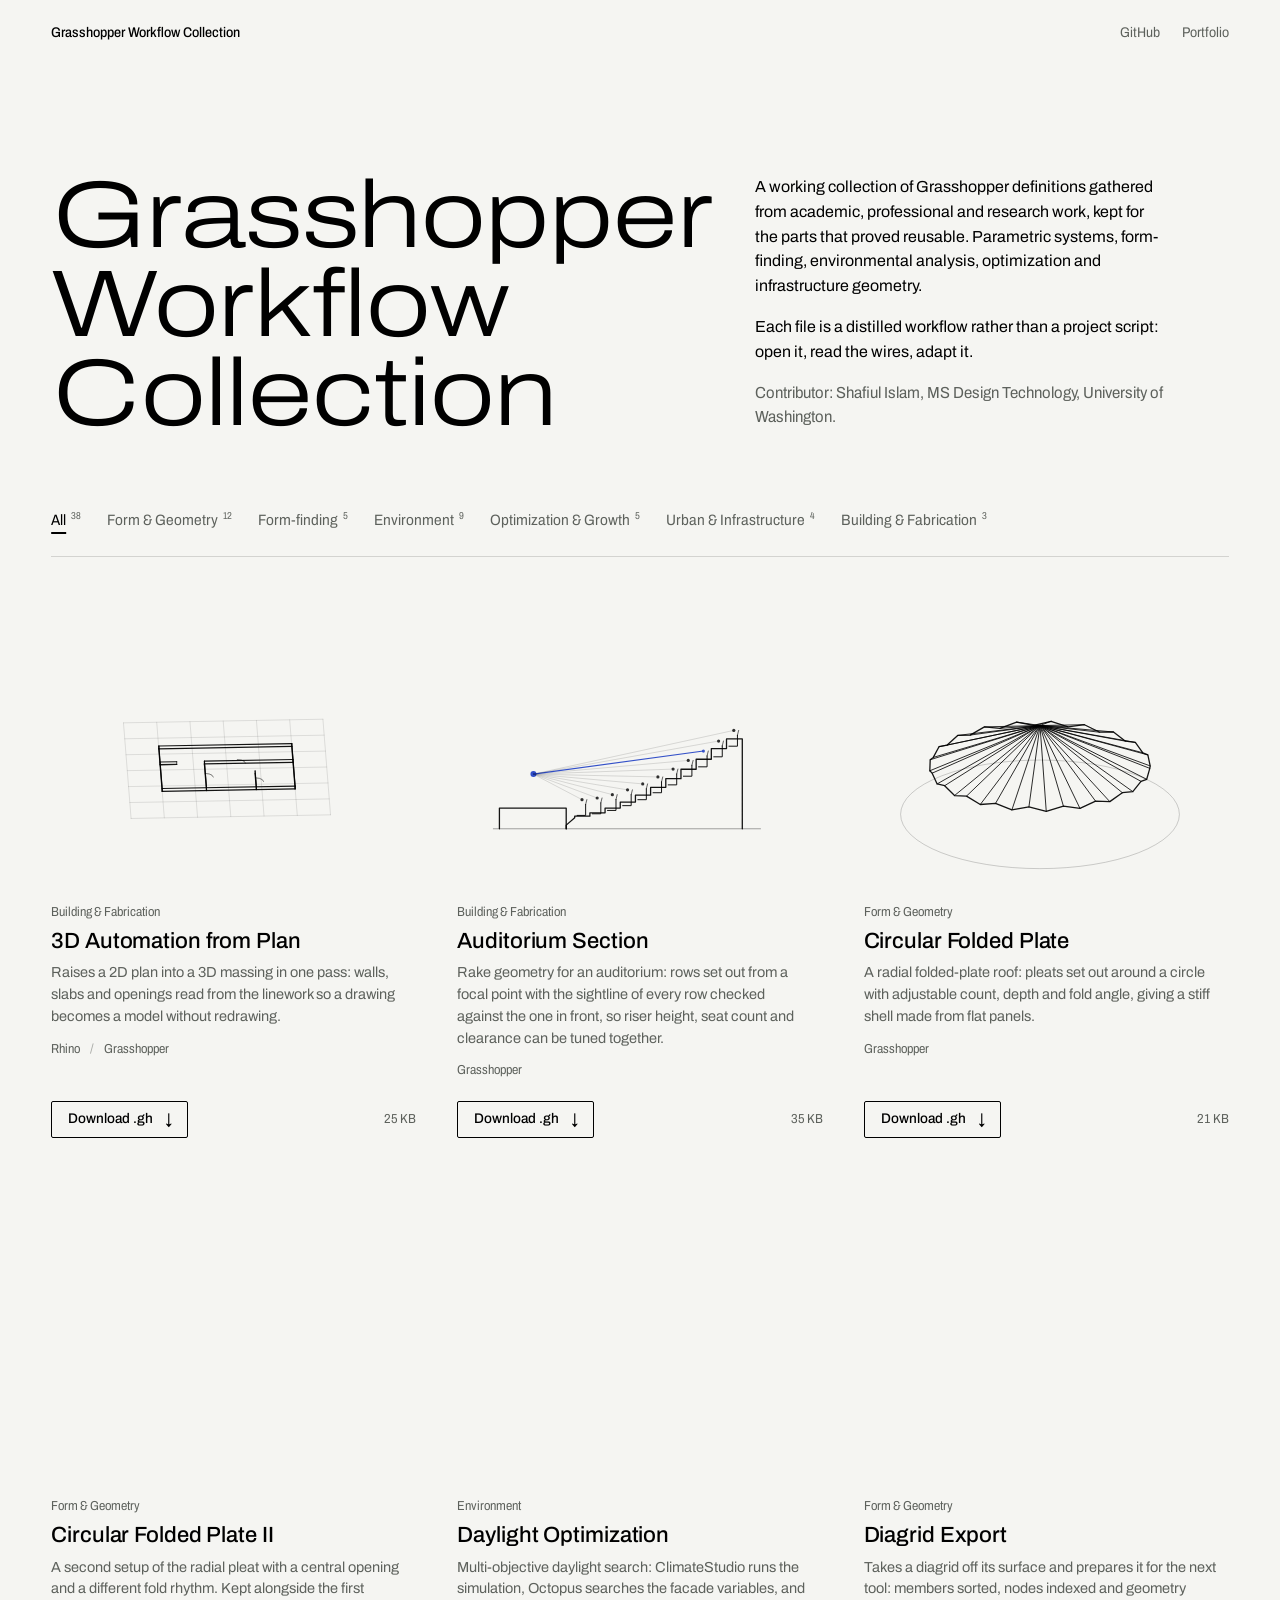
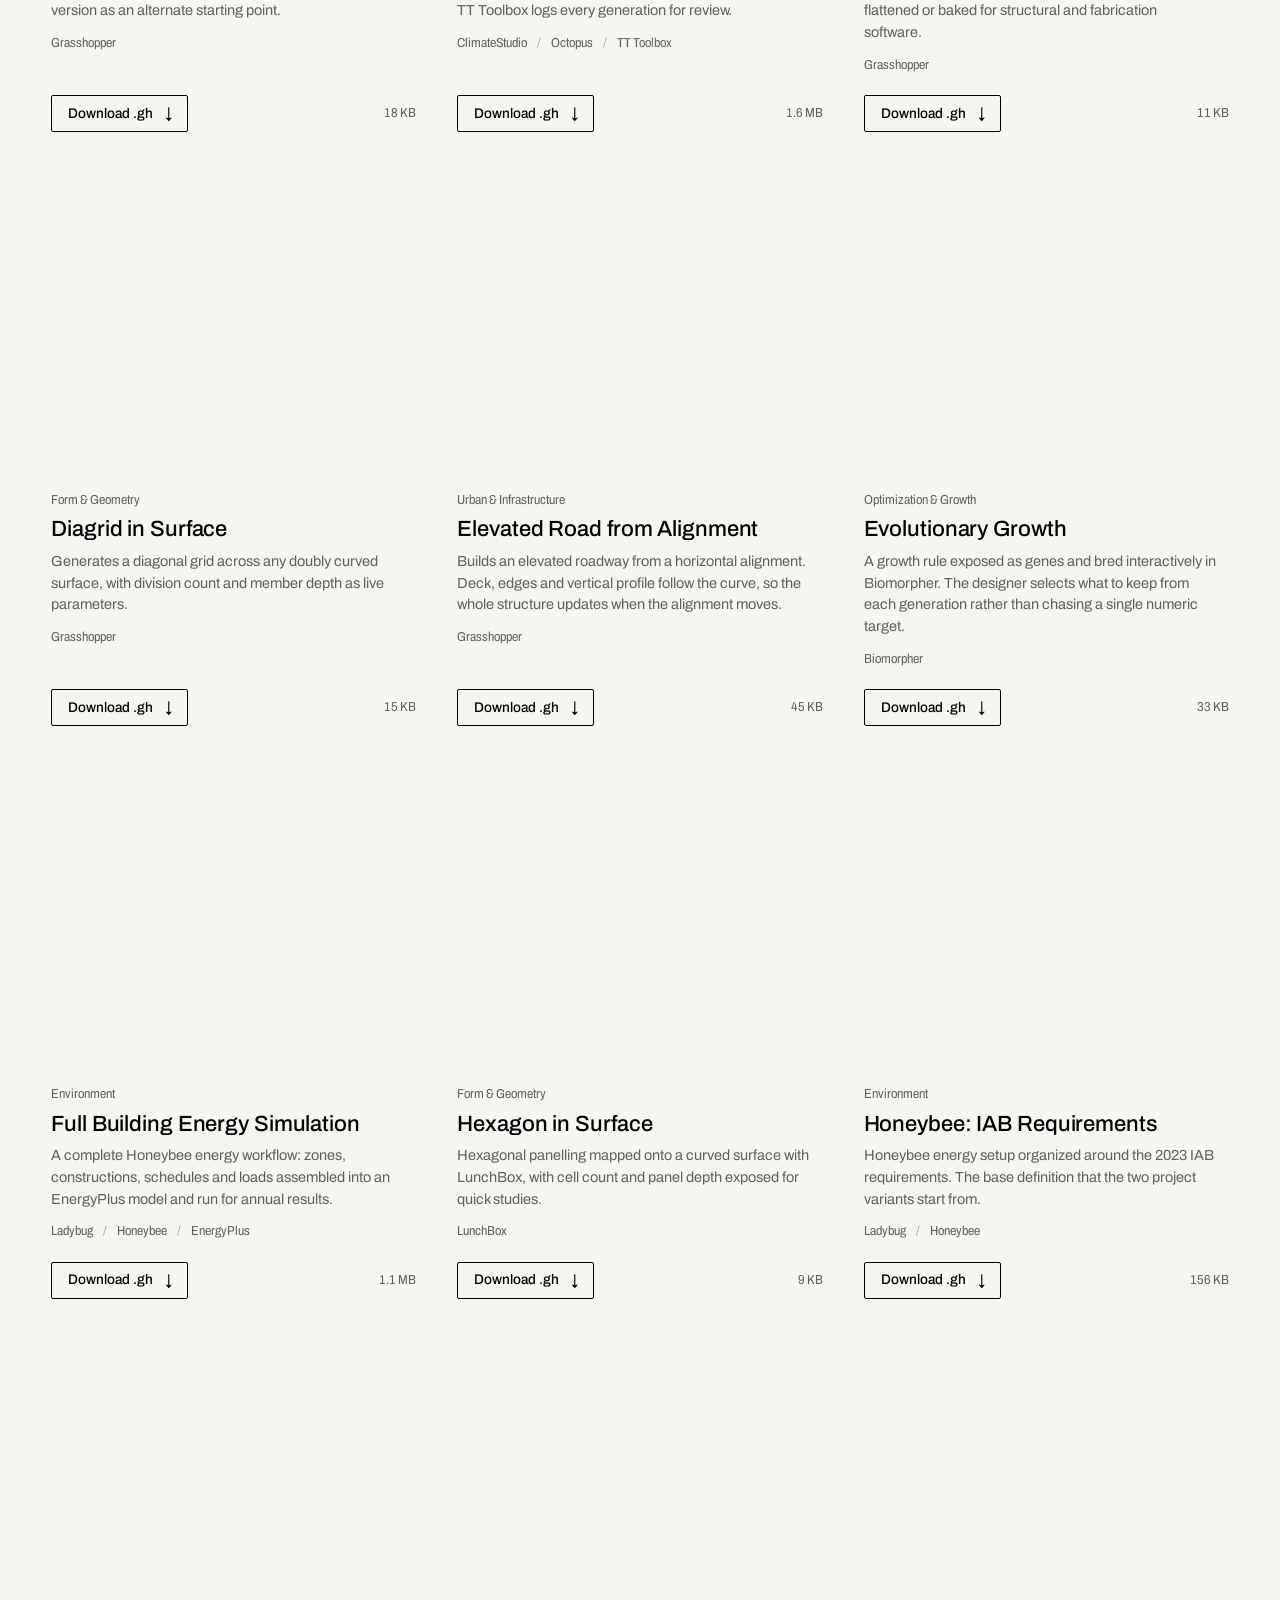
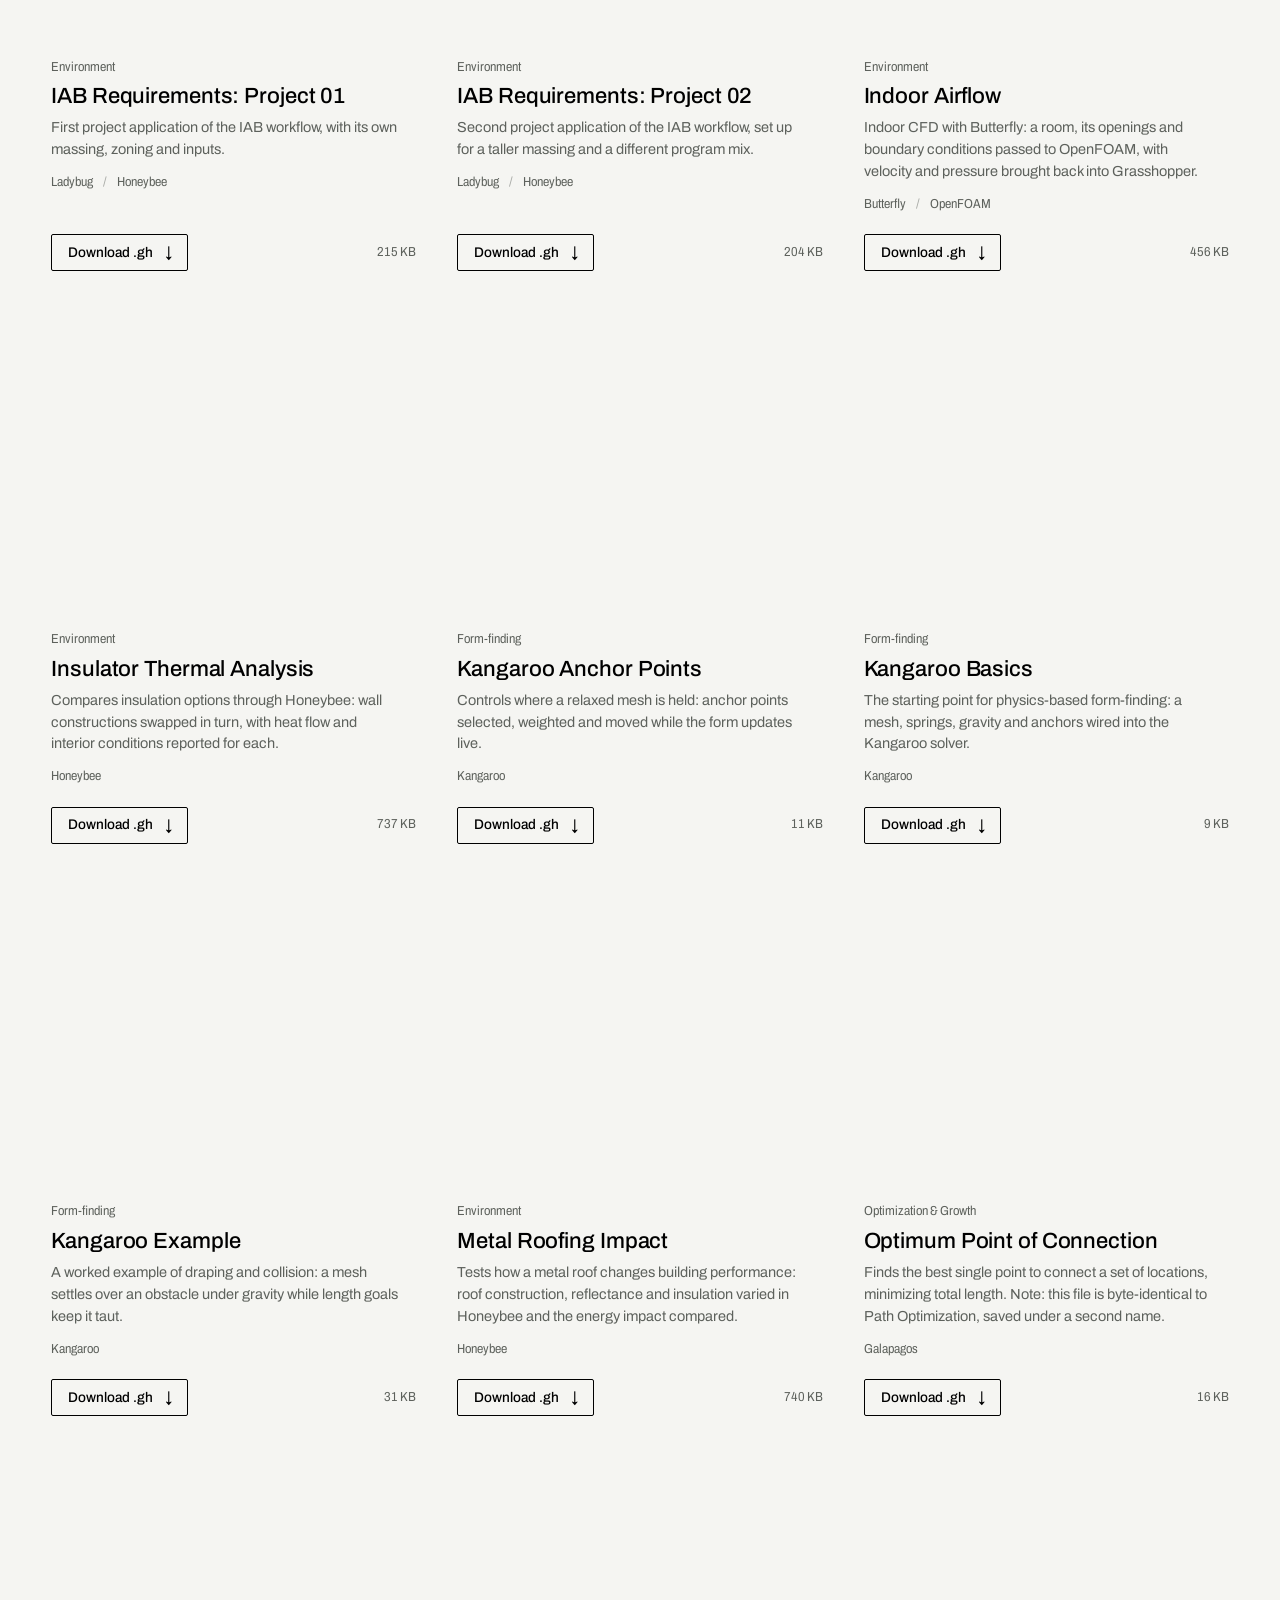
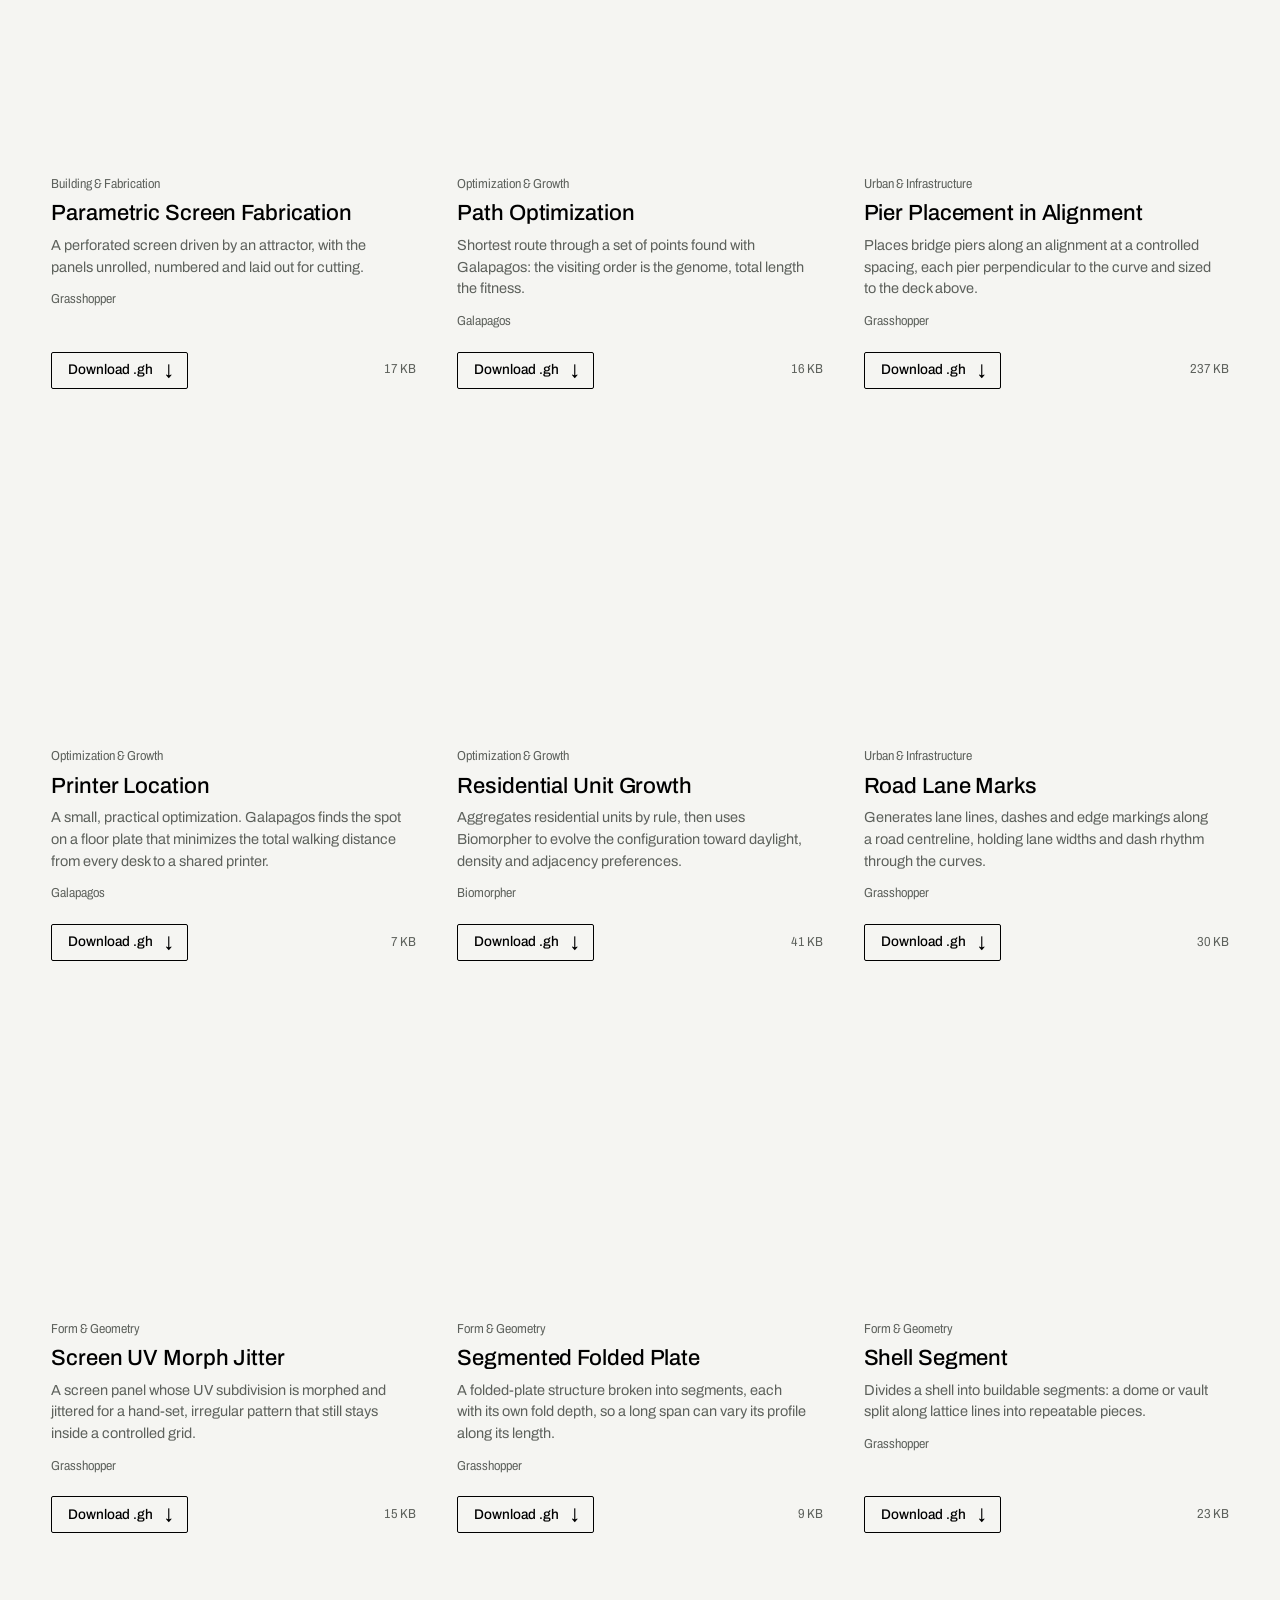
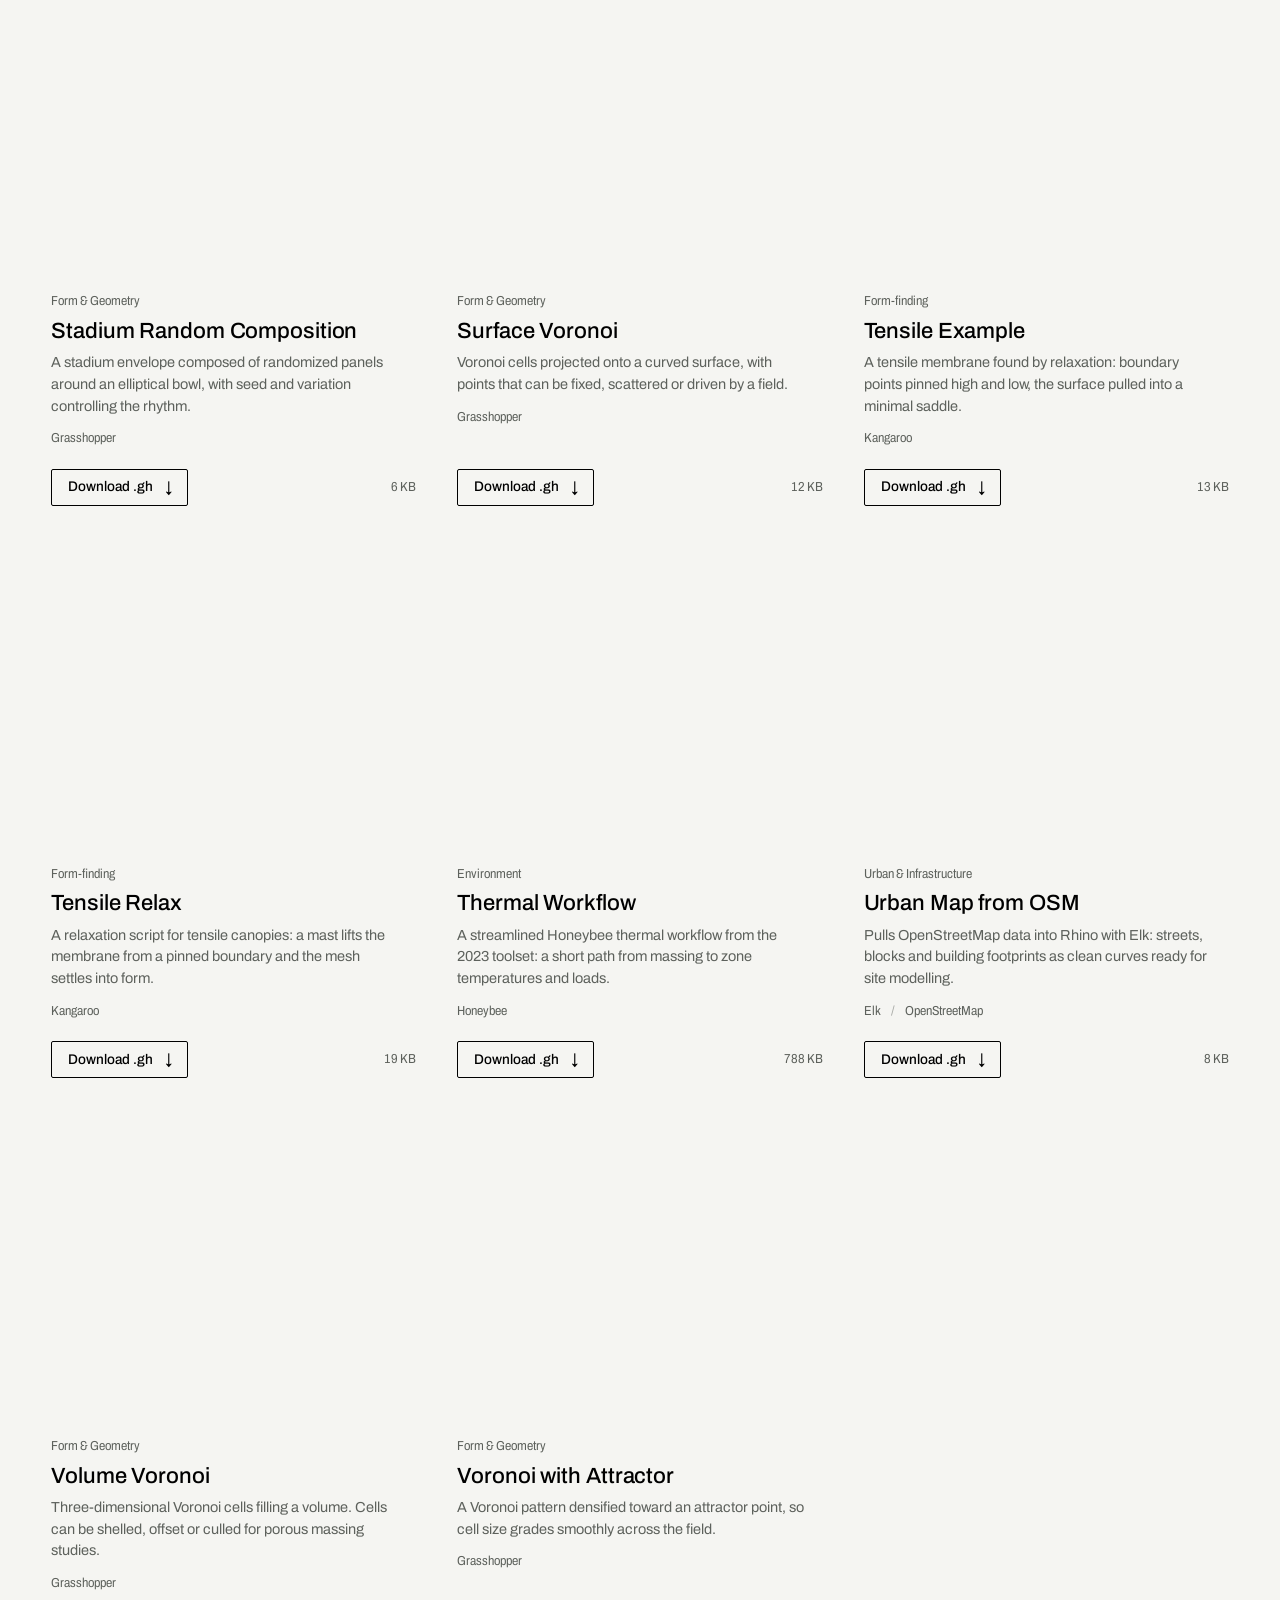
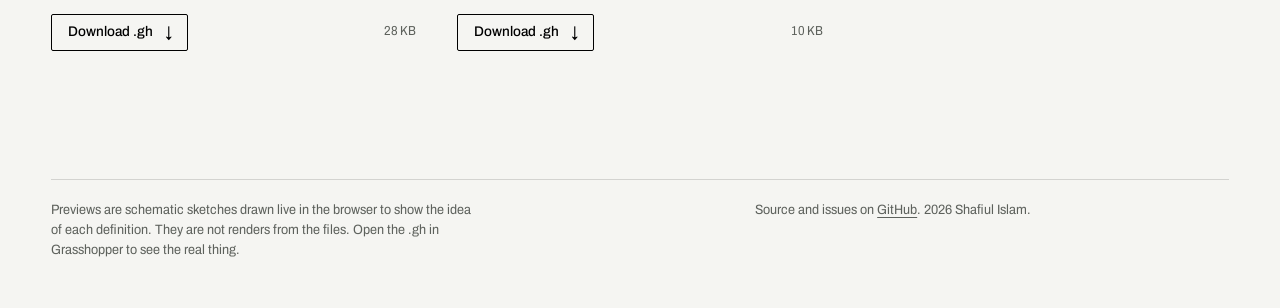
==== index.html @ 6cd3646e "Generic intro text: no file count, contributor byline" ====
<!doctype html>
<html lang="en">
<head>
  <meta charset="utf-8">
  <meta name="viewport" content="width=device-width, initial-scale=1">
  <title>Grasshopper Workflow Collection</title>
  <meta name="description" content="A working collection of reusable Grasshopper definitions: parametric systems, form-finding, environmental analysis, optimization and infrastructure geometry. Each file can be downloaded directly.">
  <meta name="color-scheme" content="light dark">
  <meta property="og:title" content="Grasshopper Workflow Collection">
  <meta property="og:description" content="Reusable Grasshopper definitions for parametric design, form-finding and environmental analysis.">
  <link rel="preconnect" href="https://fonts.googleapis.com">
  <link rel="preconnect" href="https://fonts.gstatic.com" crossorigin>
  <link href="https://fonts.googleapis.com/css2?family=Archivo:ital,wdth,wght@0,62..125,100..900;1,62..125,100..900&display=swap" rel="stylesheet">
  <link rel="stylesheet" href="assets/style.css?v=10">
  <link rel="icon" href="assets/favicon.svg" type="image/svg+xml">
</head>
<body>

  <header class="top">
    <a class="top-name" href="#">Grasshopper Workflow Collection</a>
    <nav class="top-nav">
      <a href="https://github.com/ShafiArch/Grasshopper" data-repo="" target="_blank" rel="noopener">GitHub</a>
      <a href="https://shafiarch.github.io/shafiul-architecture-portfolio/" target="_blank" rel="noopener">Portfolio</a>
    </nav>
  </header>

  <section class="intro">
    <h1 class="title">Grasshopper<br>Workflow<br>Collection</h1>
    <div class="lede">
      <p>A working collection of Grasshopper definitions gathered from academic, professional and research work, kept for the parts that proved reusable. Parametric systems, form-finding, environmental analysis, optimization and infrastructure geometry.</p>
      <p>Each file is a distilled workflow rather than a project script: open it, read the wires, adapt it.</p>
      <p class="byline">Contributor: Shafiul Islam, MS Design Technology, University of Washington.</p>
    </div>
  </section>

  <nav class="filters" id="filters" aria-label="Filter by category"></nav>

  <main class="grid" id="grid" aria-live="polite"></main>

  <footer class="foot">
    <p>Previews are schematic sketches drawn live in the browser to show the idea of each definition. They are not renders from the files. Open the .gh in Grasshopper to see the real thing.</p>
    <p>Source and issues on <a href="https://github.com/ShafiArch/Grasshopper" data-repo="" target="_blank" rel="noopener">GitHub</a>. <span id="year"></span> Shafiul Islam.</p>
  </footer>

  <script src="assets/previews.js?v=10"></script>
  <script src="assets/site.js?v=10"></script>
</body>
</html>
---- assets/style.css ----
/* Grasshopper Workflow Collection
   Trace paper, graphite lines, blueprint blue for the live element.
   One typeface (Archivo) at three widths: extended for the title,
   normal for reading, condensed for small data. */

:root {
  --paper: #f5f5f2;
  --ink: #000000;
  --ink-2: #5d615c;
  --rule: rgba(0, 0, 0, 0.14);
  --accent: #1f3fc4;
  --gutter: clamp(20px, 4vw, 56px);
  --col-gap: clamp(28px, 3.2vw, 48px);
  --row-gap: clamp(56px, 6vw, 88px);
  --font: "Archivo", "Helvetica Neue", Arial, sans-serif;
  color-scheme: light dark;
}

@media (prefers-color-scheme: dark) {
  :root:not([data-theme="light"]) {
    --paper: #1c1d1b;
    --ink: #f2f2ee;
    --ink-2: #9a9d97;
    --rule: rgba(255, 255, 255, 0.16);
    --accent: #7f93ff;
  }
}
:root[data-theme="dark"] {
  --paper: #1c1d1b;
  --ink: #f2f2ee;
  --ink-2: #9a9d97;
  --rule: rgba(255, 255, 255, 0.16);
  --accent: #7f93ff;
}

* { box-sizing: border-box; }
html { -webkit-text-size-adjust: 100%; }
body {
  margin: 0;
  background: var(--paper);
  color: var(--ink);
  font-family: var(--font);
  font-size: 16px;
  line-height: 1.5;
  font-stretch: 100%;
  -webkit-font-smoothing: antialiased;
}
a { color: inherit; text-decoration: none; }
a:focus-visible, button:focus-visible { outline: 2px solid var(--accent); outline-offset: 3px; }

/* ----- header ----- */
.top {
  display: flex;
  flex-wrap: wrap;
  justify-content: space-between;
  align-items: baseline;
  gap: 6px 24px;
  padding: 22px var(--gutter) 0;
  font-size: 14px;
  font-stretch: 88%;
}
.top-name { font-weight: 500; }
.top-nav { display: flex; gap: 22px; }
.top-nav a { color: var(--ink-2); }
.top-nav a:hover { color: var(--ink); text-decoration: underline; text-underline-offset: 4px; }

/* ----- intro ----- */
.intro {
  display: grid;
  grid-template-columns: minmax(0, 7fr) minmax(0, 5fr);
  gap: var(--col-gap);
  align-items: end;
  padding: clamp(64px, 10vw, 140px) var(--gutter) clamp(36px, 5vw, 64px);
}
.title {
  margin: 0;
  font-size: clamp(46px, 7.4vw, 112px);
  font-weight: 300;
  font-stretch: 125%;
  line-height: 0.94;
  letter-spacing: -0.015em;
}
.lede { max-width: 46ch; padding-bottom: 0.5em; }
.lede p { margin: 0 0 1em; font-size: 16px; line-height: 1.55; }
.lede p:last-child { margin-bottom: 0; }
.byline { color: var(--ink-2); font-size: 14px; font-stretch: 92%; }

/* ----- filters ----- */
.filters {
  display: flex;
  flex-wrap: wrap;
  gap: 4px 26px;
  padding: 0 var(--gutter) 18px;
  border-bottom: 1px solid var(--rule);
  margin: 0 var(--gutter);
  padding-left: 0;
  padding-right: 0;
}
.filter {
  appearance: none;
  background: none;
  border: 0;
  padding: 6px 0;
  margin: 0;
  font: inherit;
  font-size: 15px;
  font-stretch: 90%;
  color: var(--ink-2);
  cursor: pointer;
  position: relative;
}
.filter sup { font-size: 10px; margin-left: 2px; color: var(--ink-2); font-stretch: 80%; }
.filter:hover { color: var(--ink); }
.filter.is-active { color: var(--ink); }
.filter.is-active .filter-label {
  text-decoration: underline;
  text-decoration-thickness: 2px;
  text-underline-offset: 7px;
}

/* ----- grid of cards (no borders, no panels) ----- */
.grid {
  display: grid;
  grid-template-columns: repeat(3, minmax(0, 1fr));
  column-gap: var(--col-gap);
  row-gap: var(--row-gap);
  padding: clamp(40px, 5vw, 72px) var(--gutter) 0;
}
.card { display: flex; flex-direction: column; min-width: 0; }
.card[hidden] { display: none; }

.preview {
  position: relative;
  aspect-ratio: 4 / 3;
  width: 100%;
  max-width: 352px;   /* on wide screens the drawing sits smaller, left-aligned with the text */
  overflow: hidden;
  cursor: default;
}
.preview-canvas, .preview-media {
  display: block;
  width: 100%;
  height: 100%;
  object-fit: cover;
}

.card-body { padding-top: 18px; flex: 1; }
.card-meta {
  font-size: 13px;
  font-stretch: 85%;
  color: var(--ink-2);
  display: flex;
  gap: 12px;
}
.card-meta .index { display: none; }
.card-title {
  margin: 6px 0 8px;
  font-size: 22px;
  font-weight: 500;
  line-height: 1.2;
  letter-spacing: -0.005em;
}
.card-desc {
  margin: 0;
  font-size: 14.5px;
  line-height: 1.5;
  color: var(--ink-2);
  max-width: 44ch;
}
.tags {
  list-style: none;
  margin: 12px 0 0;
  padding: 0;
  display: flex;
  flex-wrap: wrap;
  gap: 2px 10px;
  font-size: 13px;
  font-stretch: 85%;
  color: var(--ink-2);
}
.tags li + li::before { content: "/"; margin-right: 10px; opacity: 0.5; }

/* download row */
.card-foot {
  margin-top: 20px;
  display: flex;
  align-items: center;
  justify-content: space-between;
  gap: 16px;
}
.dl {
  display: inline-flex;
  align-items: center;
  gap: 12px;
  padding: 10px 14px 10px 16px;
  border: 1px solid var(--ink);
  border-radius: 2px;
  font-size: 14px;
  font-weight: 500;
  font-stretch: 96%;
  line-height: 1;
  transition: background-color 120ms ease, color 120ms ease;
}
.dl-arrow { font-size: 15px; transition: transform 160ms ease; }
.dl:hover, .dl:focus-visible { background: var(--ink); color: var(--paper); }
.dl:hover .dl-arrow { transform: translateY(2px); }
.size { font-size: 13px; font-stretch: 85%; color: var(--ink-2); font-variant-numeric: tabular-nums; }

/* ----- footer ----- */
.foot {
  margin: clamp(80px, 10vw, 140px) var(--gutter) 48px;
  padding-top: 20px;
  border-top: 1px solid var(--rule);
  display: grid;
  grid-template-columns: minmax(0, 7fr) minmax(0, 5fr);
  gap: var(--col-gap);
  font-size: 13.5px;
  font-stretch: 92%;
  color: var(--ink-2);
}
.foot p { margin: 0; max-width: 60ch; }
.foot a { text-decoration: underline; text-underline-offset: 3px; }
.foot a:hover { color: var(--ink); }

/* ----- responsive ----- */
@media (min-width: 1500px) {
  .grid { grid-template-columns: repeat(4, minmax(0, 1fr)); }   /* full-screen desktop: four across */
}
@media (max-width: 1100px) {
  .grid { grid-template-columns: repeat(2, minmax(0, 1fr)); }
}
@media (max-width: 760px) {
  .intro { grid-template-columns: 1fr; align-items: start; padding-top: 56px; }
  .lede { max-width: none; }
  .filters { gap: 2px 18px; }
  .foot { grid-template-columns: 1fr; }
}
@media (max-width: 560px) {
  .grid { grid-template-columns: 1fr; row-gap: 56px; }
  .preview { max-width: none; }   /* phones: the preview fills the column */
  .card-desc { max-width: none; }
}

@media (prefers-reduced-motion: reduce) {
  .dl, .dl-arrow { transition: none; }
}
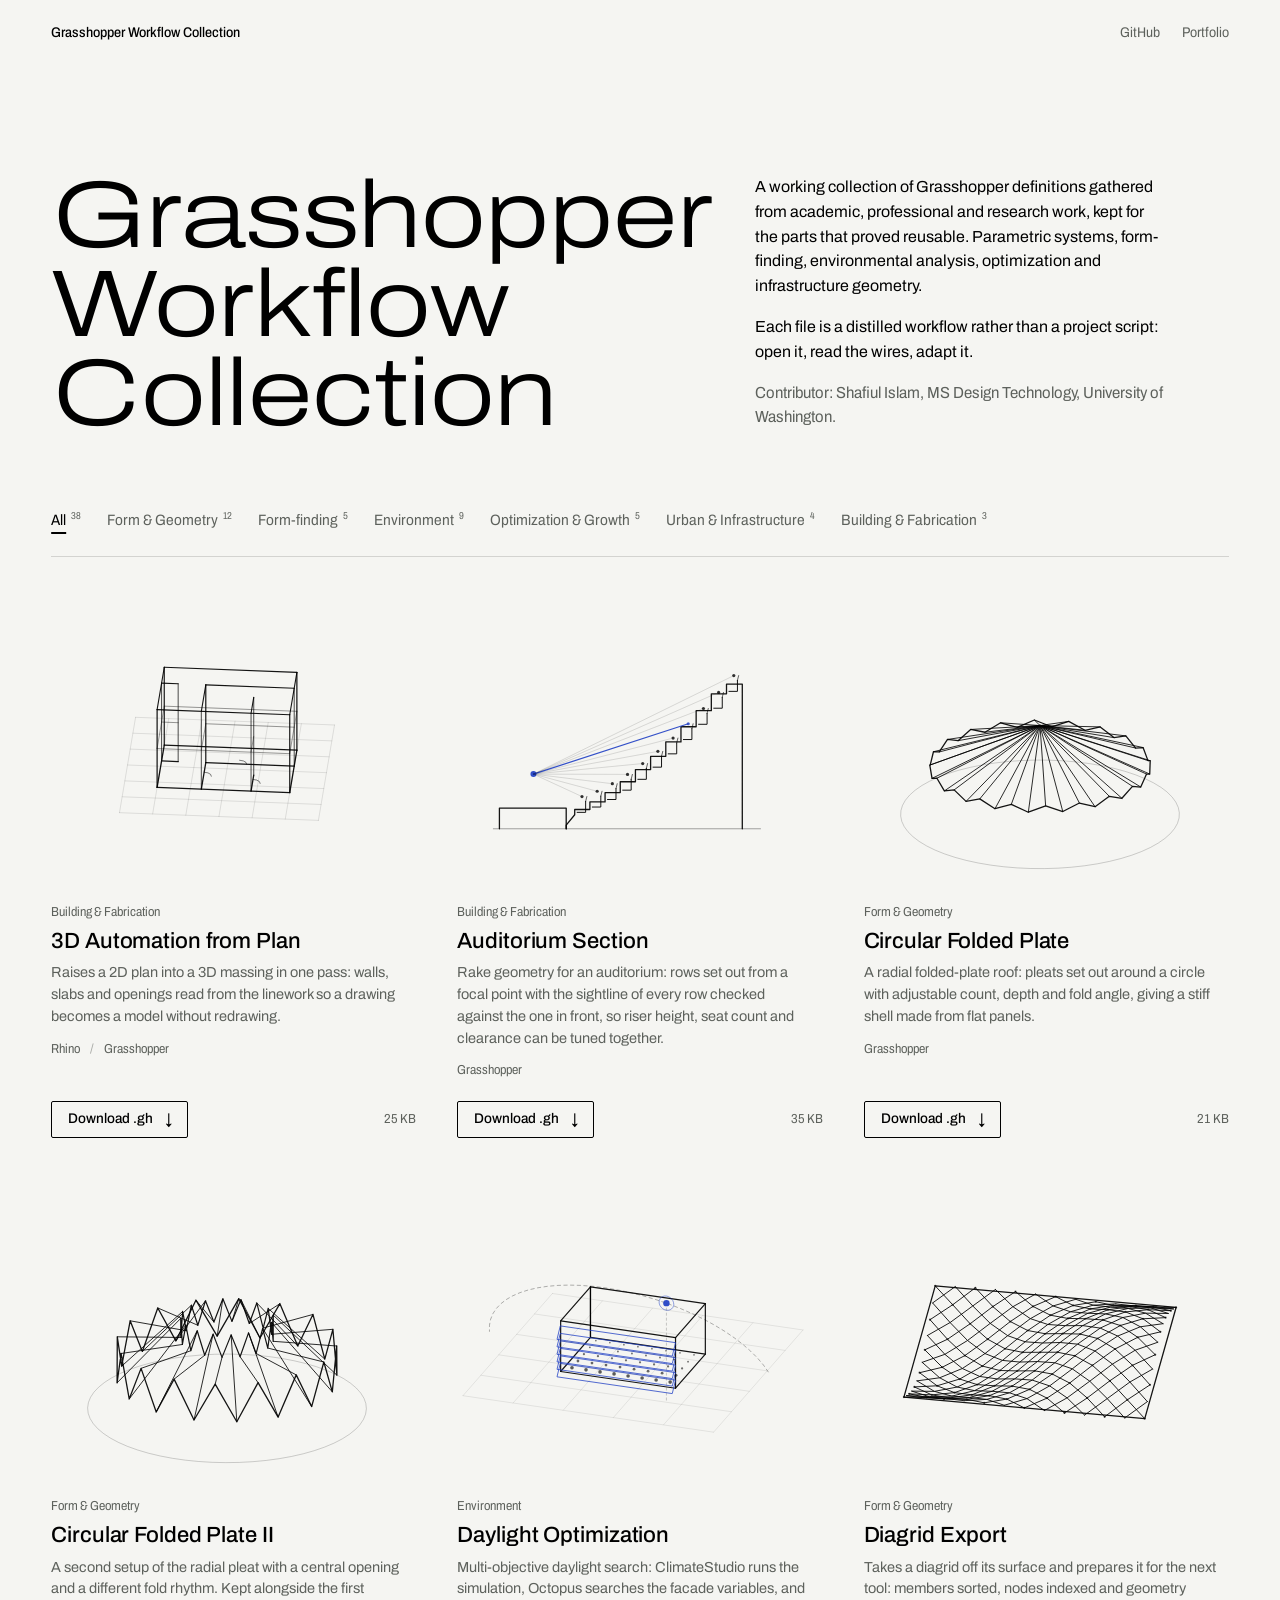
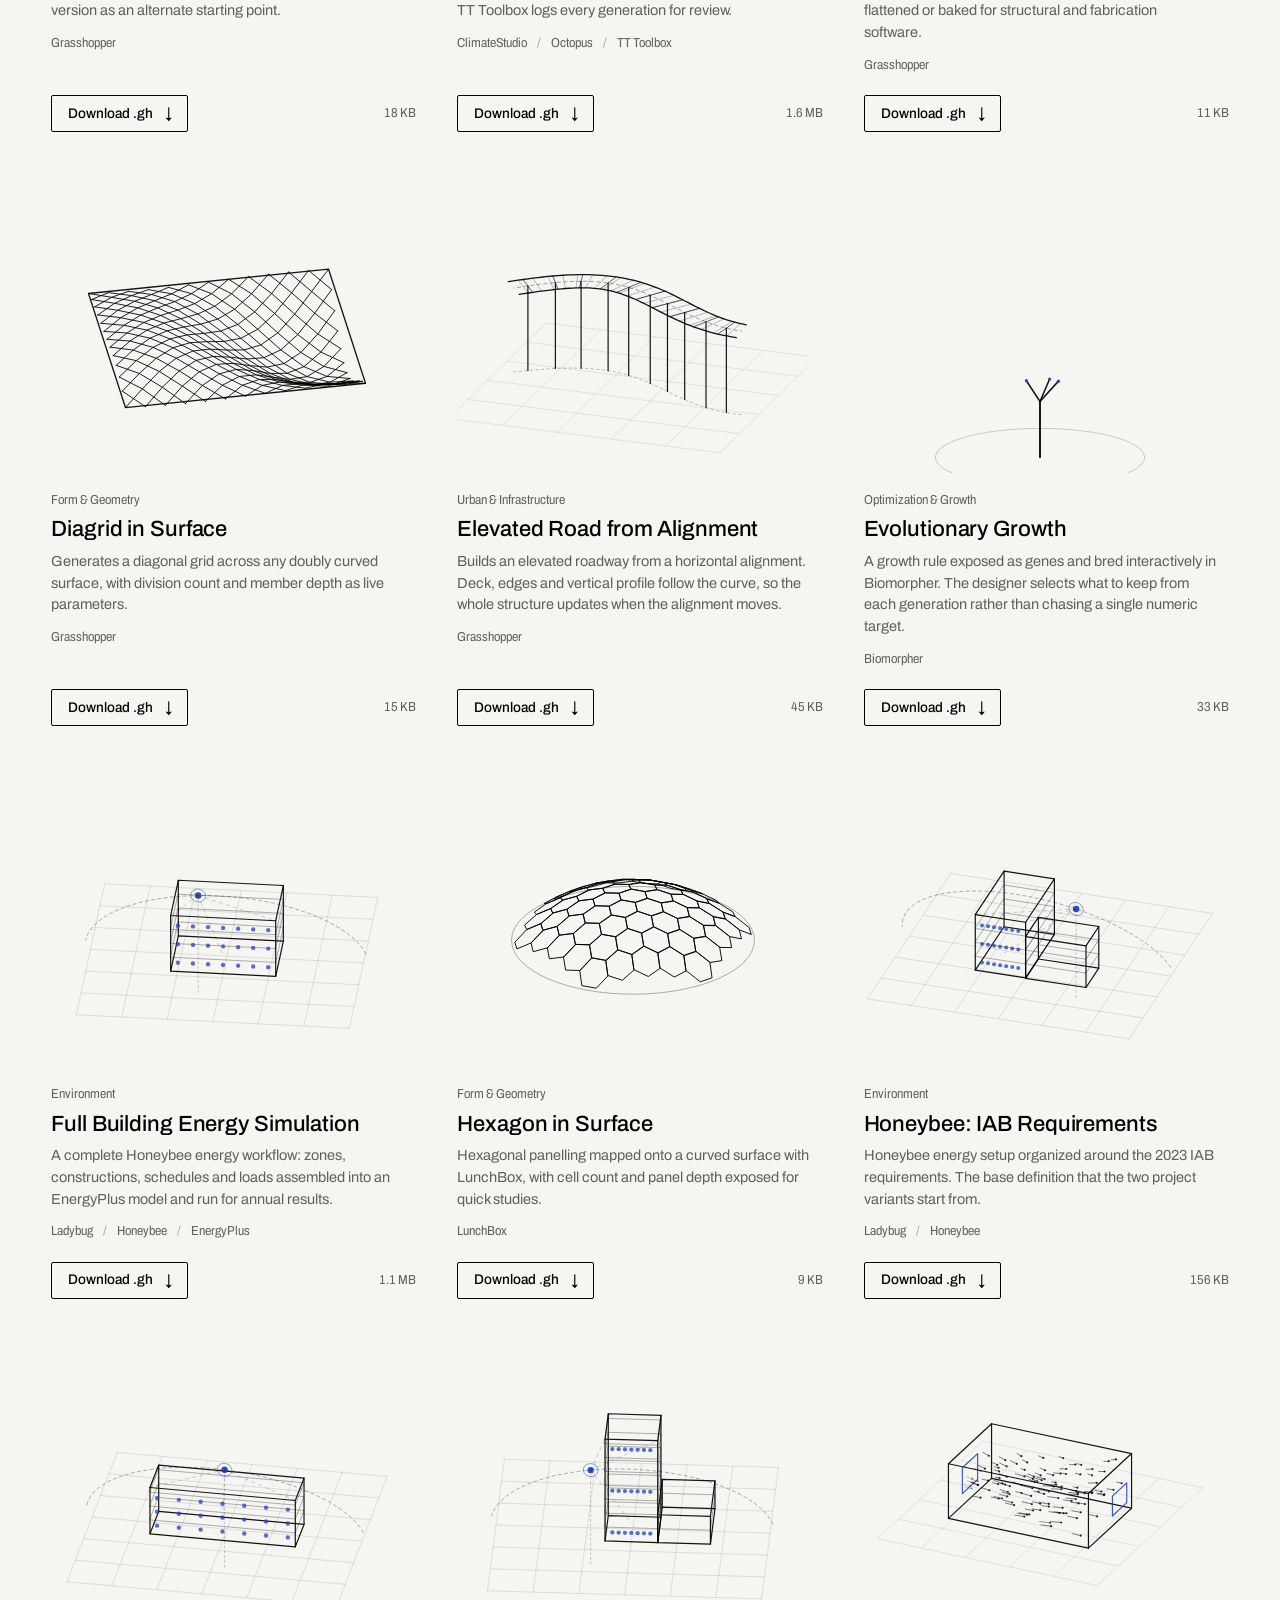
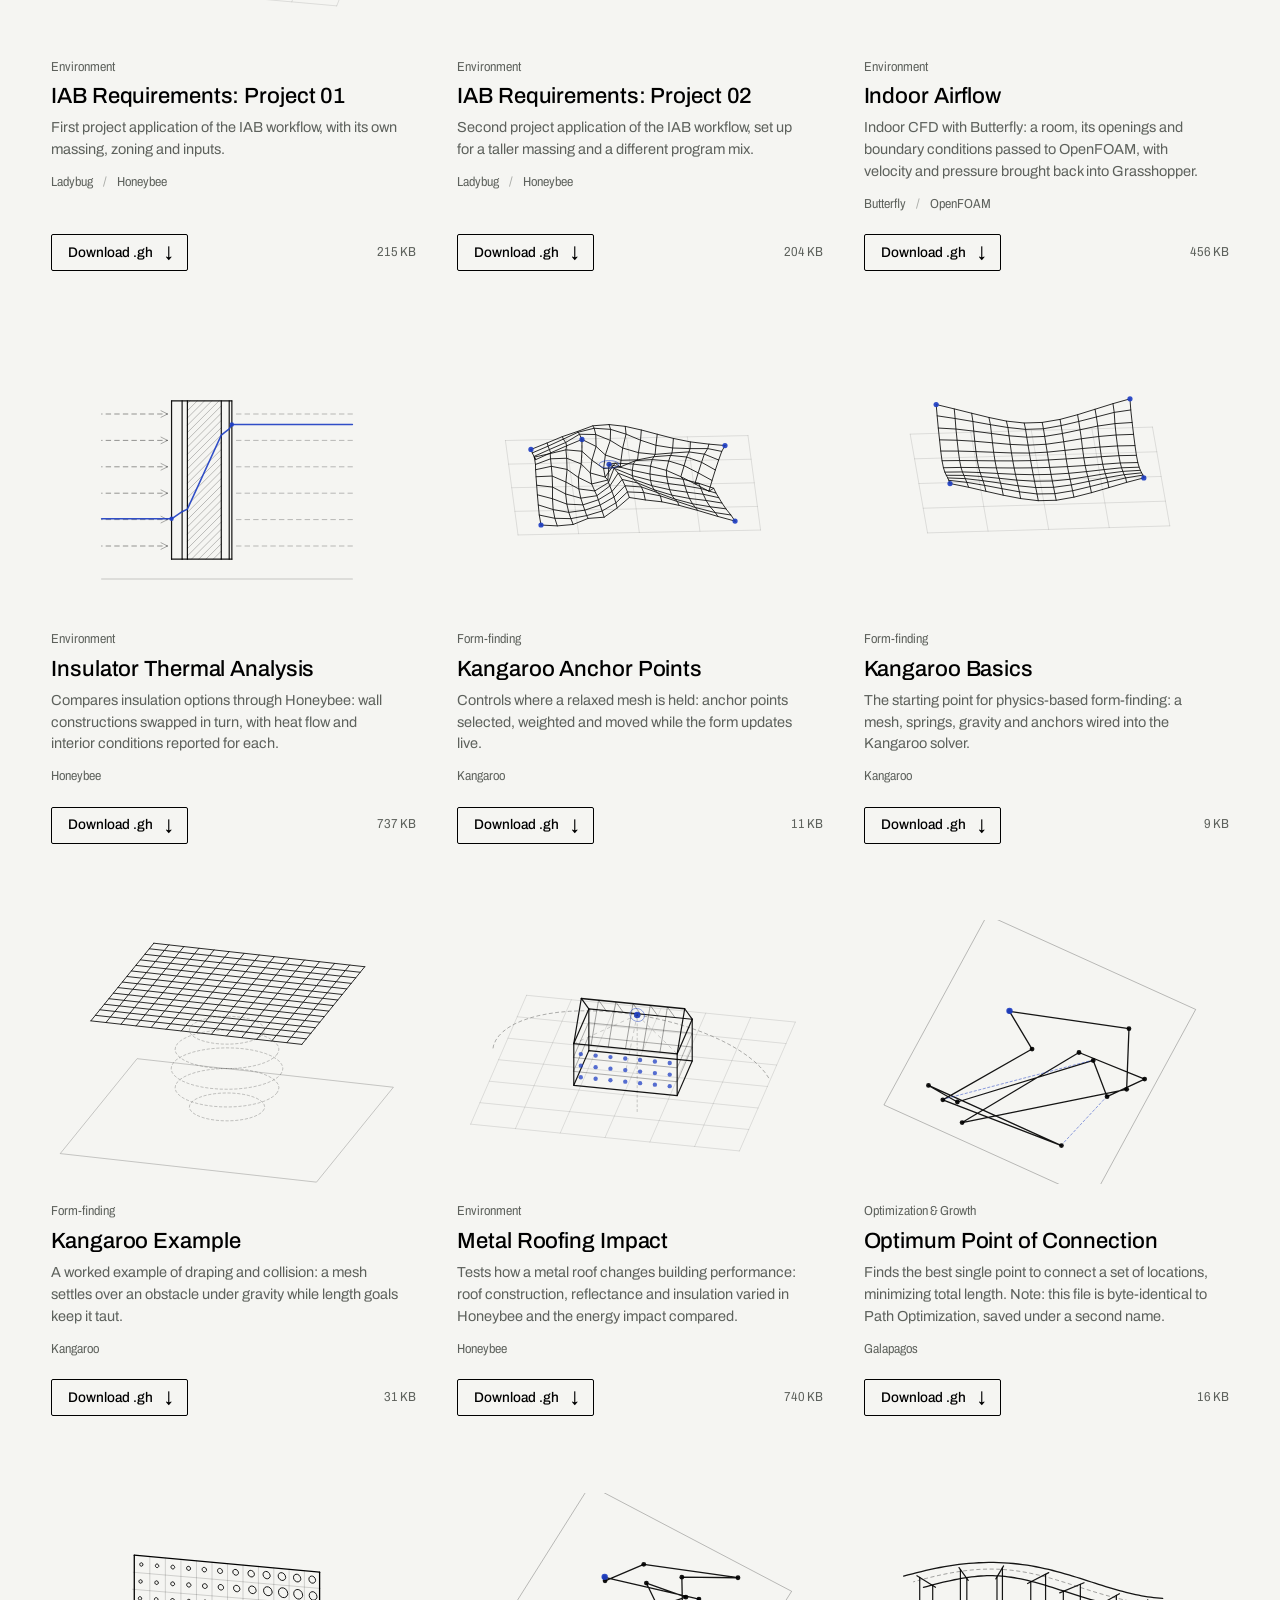
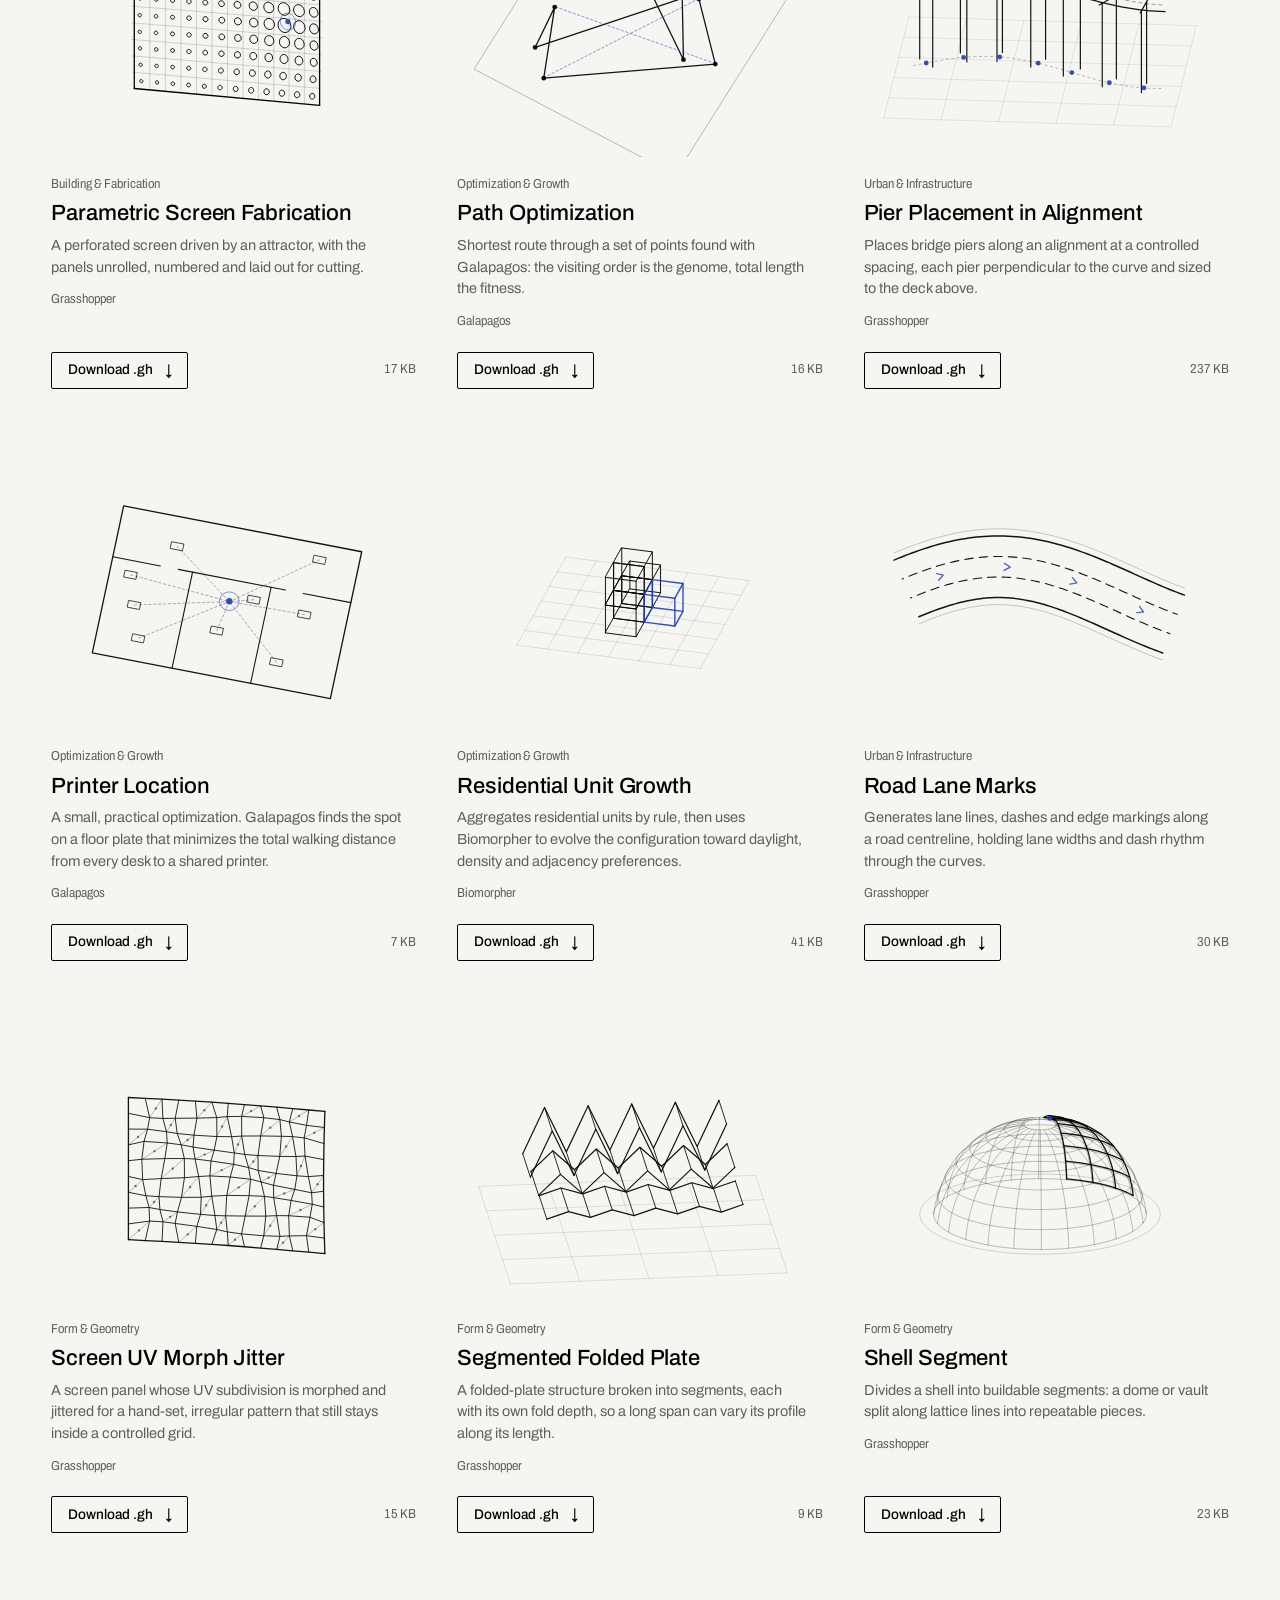
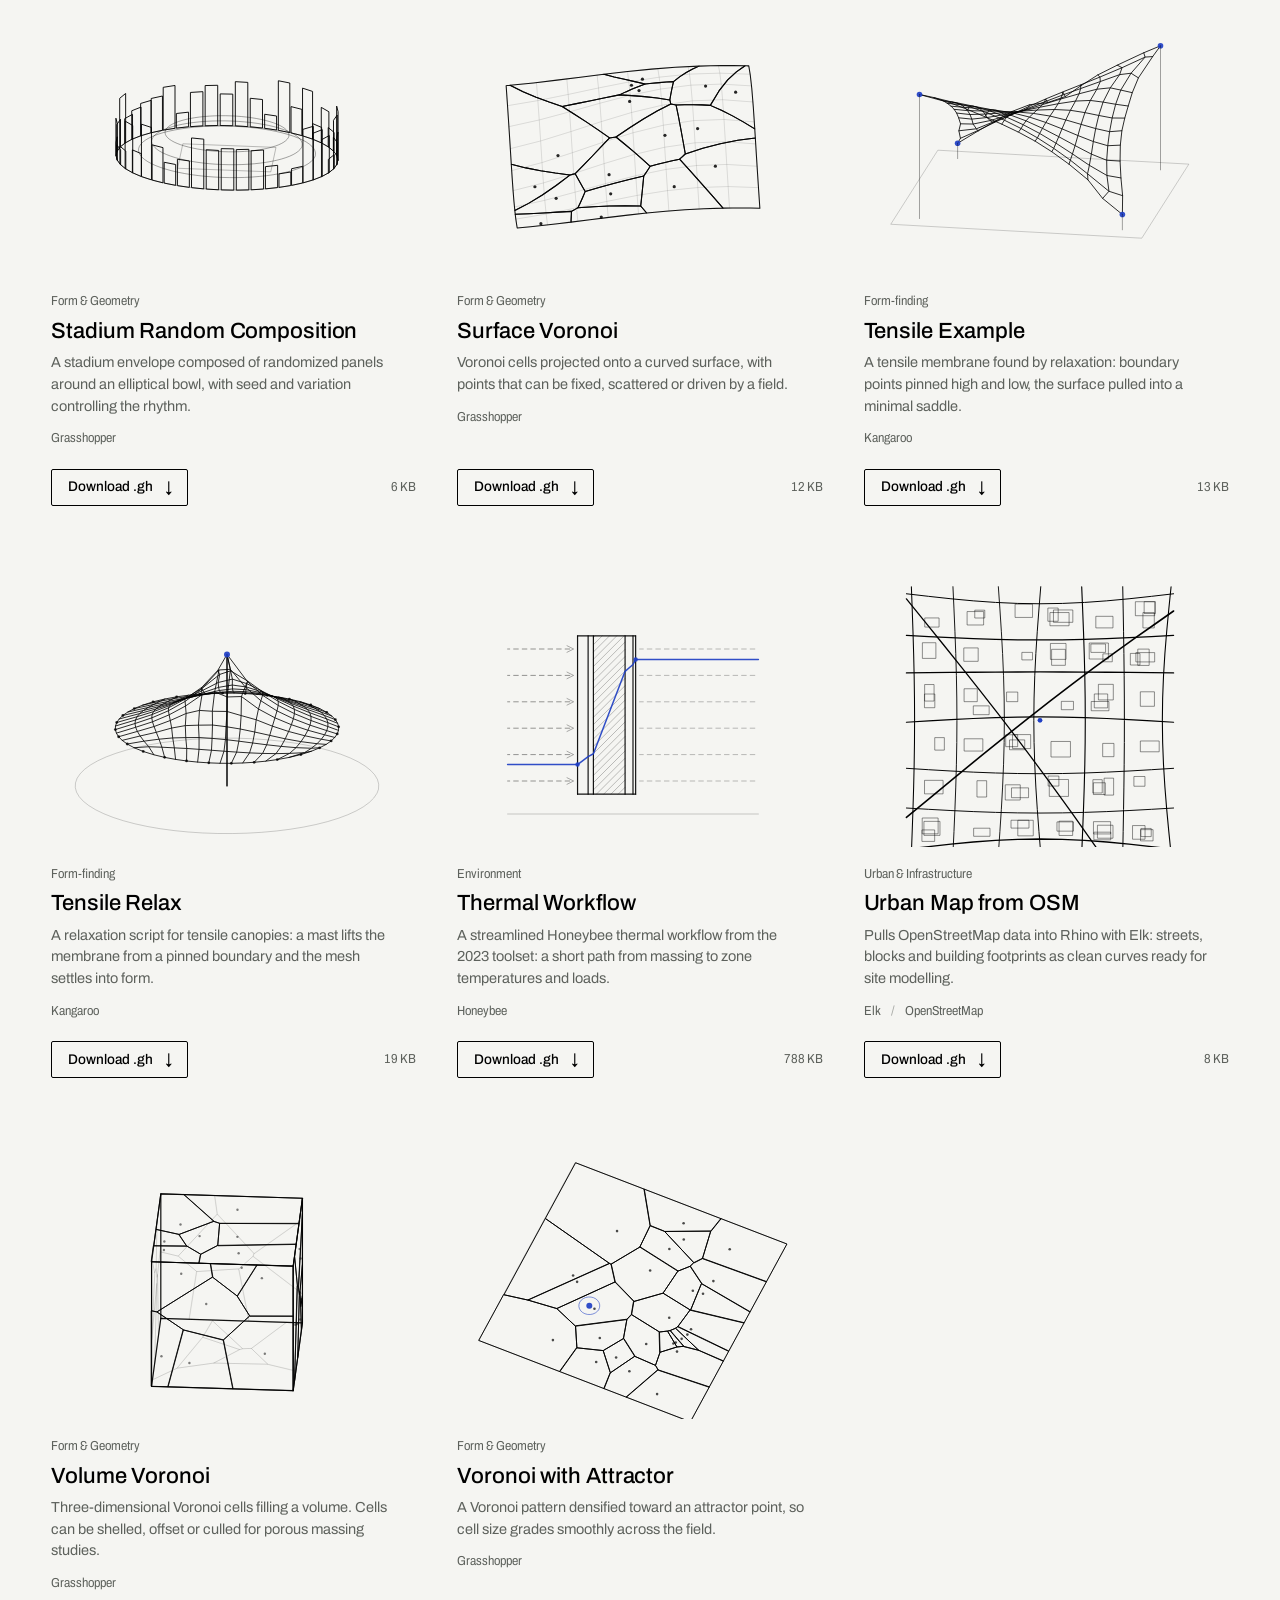
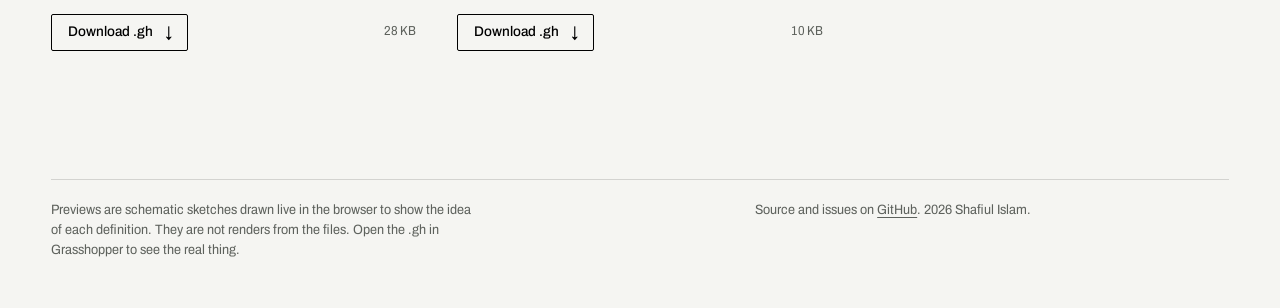
==== commit 12602a6f: "Cards flag a missing .gh file instead of showing a blank size Co-Authored-By: Claude Fable 5.1 <nore" ====
--- a/index.html
+++ b/index.html
@@ -11,7 +11,7 @@
   <link rel="preconnect" href="https://fonts.googleapis.com">
   <link rel="preconnect" href="https://fonts.gstatic.com" crossorigin>
   <link href="https://fonts.googleapis.com/css2?family=Archivo:ital,wdth,wght@0,62..125,100..900;1,62..125,100..900&display=swap" rel="stylesheet">
-  <link rel="stylesheet" href="assets/style.css?v=10">
+  <link rel="stylesheet" href="assets/style.css?v=11">
   <link rel="icon" href="assets/favicon.svg" type="image/svg+xml">
 </head>
 <body>
@@ -42,7 +42,7 @@
     <p>Source and issues on <a href="https://github.com/ShafiArch/Grasshopper" data-repo="" target="_blank" rel="noopener">GitHub</a>. <span id="year"></span> Shafiul Islam.</p>
   </footer>
 
-  <script src="assets/previews.js?v=10"></script>
-  <script src="assets/site.js?v=10"></script>
+  <script src="assets/previews.js?v=11"></script>
+  <script src="assets/site.js?v=11"></script>
 </body>
 </html>
--- a/assets/style.css
+++ b/assets/style.css
@@ -205,6 +205,7 @@
 .dl:hover, .dl:focus-visible { background: var(--ink); color: var(--paper); }
 .dl:hover .dl-arrow { transform: translateY(2px); }
 .size { font-size: 13px; font-stretch: 85%; color: var(--ink-2); font-variant-numeric: tabular-nums; }
+.size-missing { color: var(--accent); }
 
 /* ----- footer ----- */
 .foot {
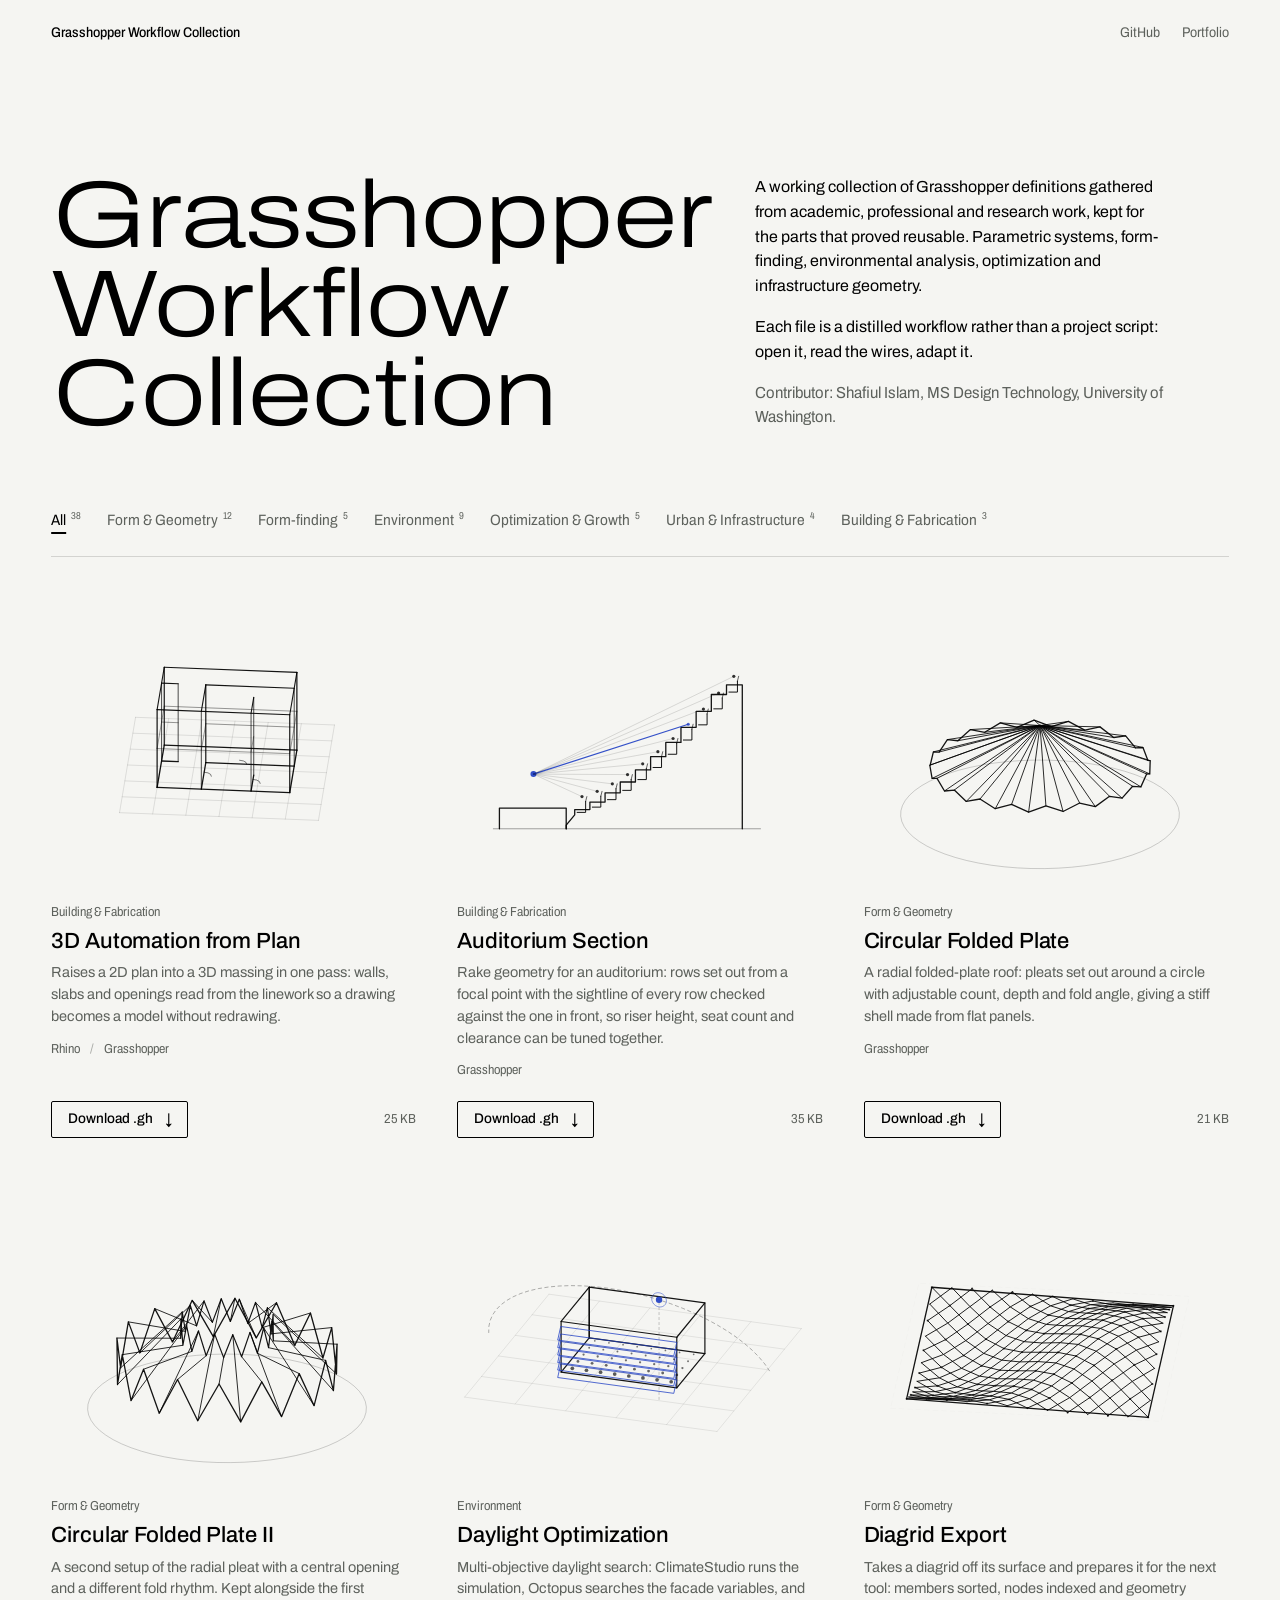
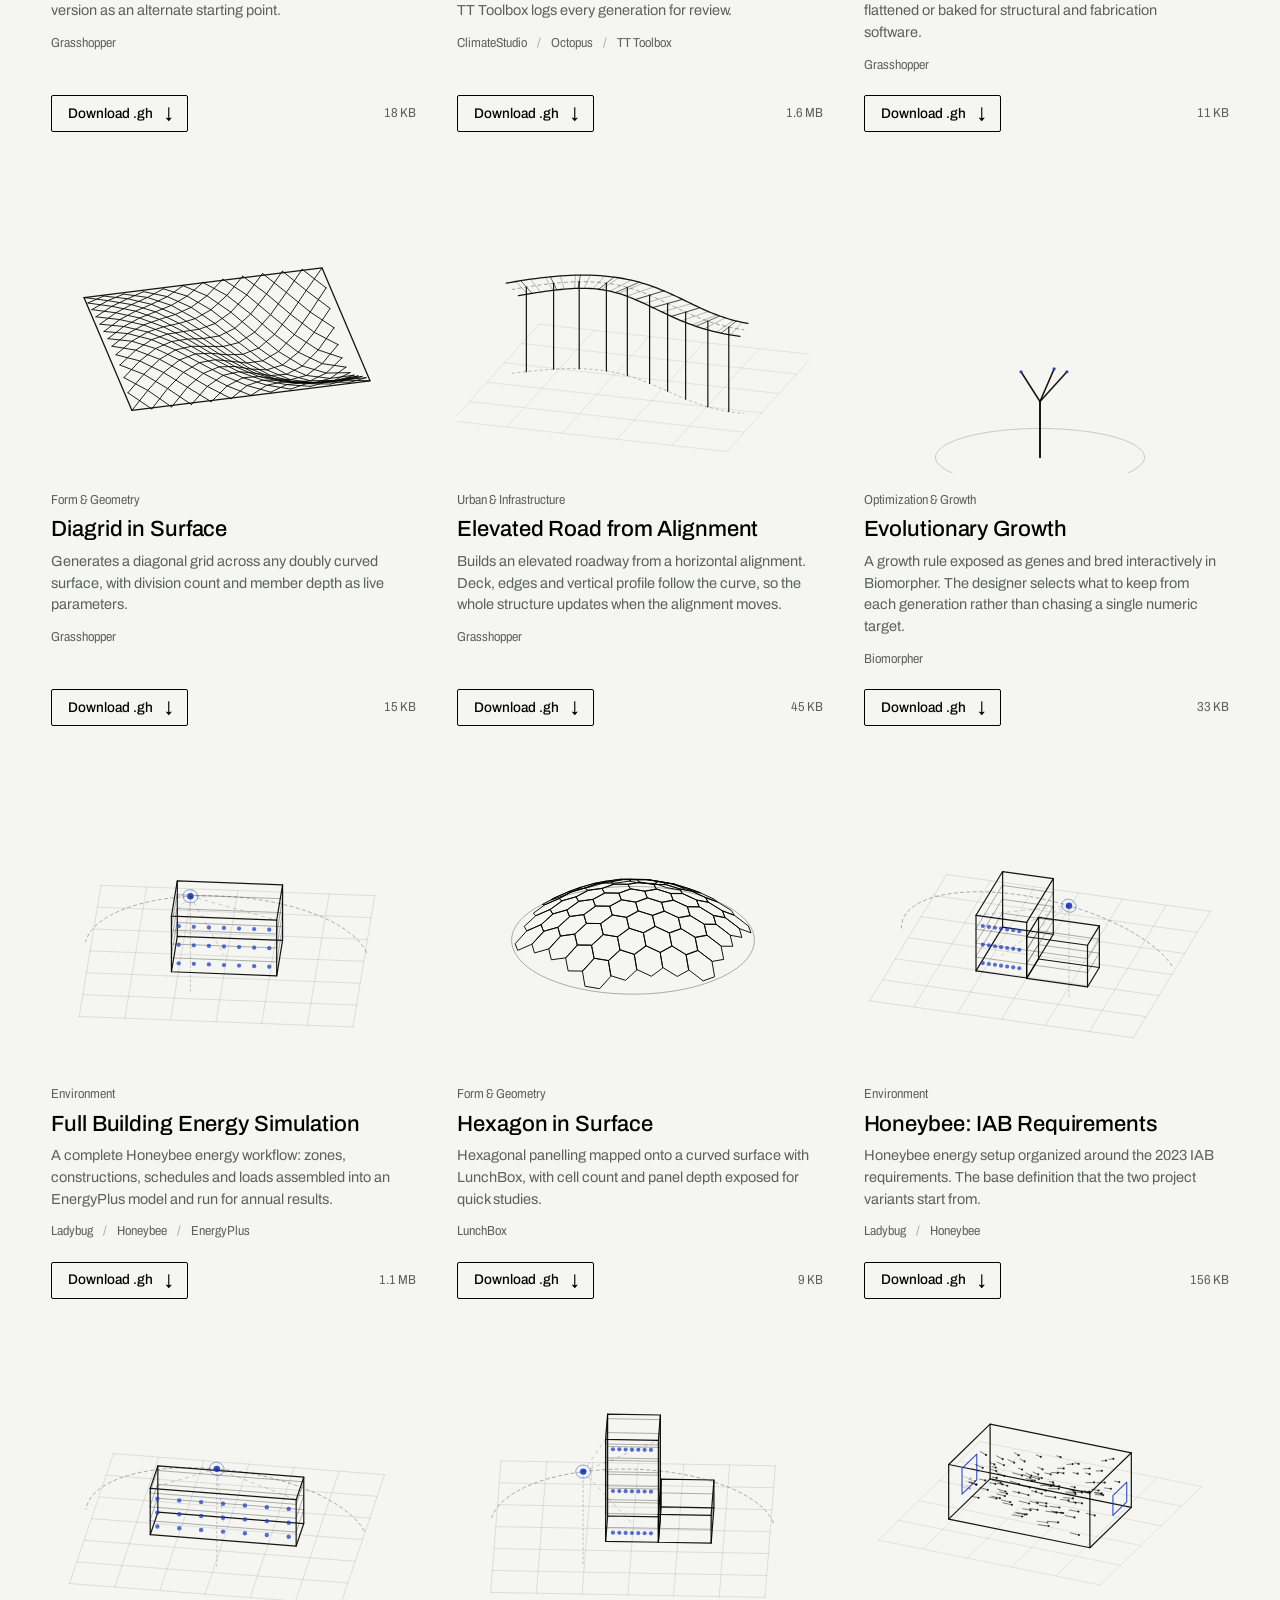
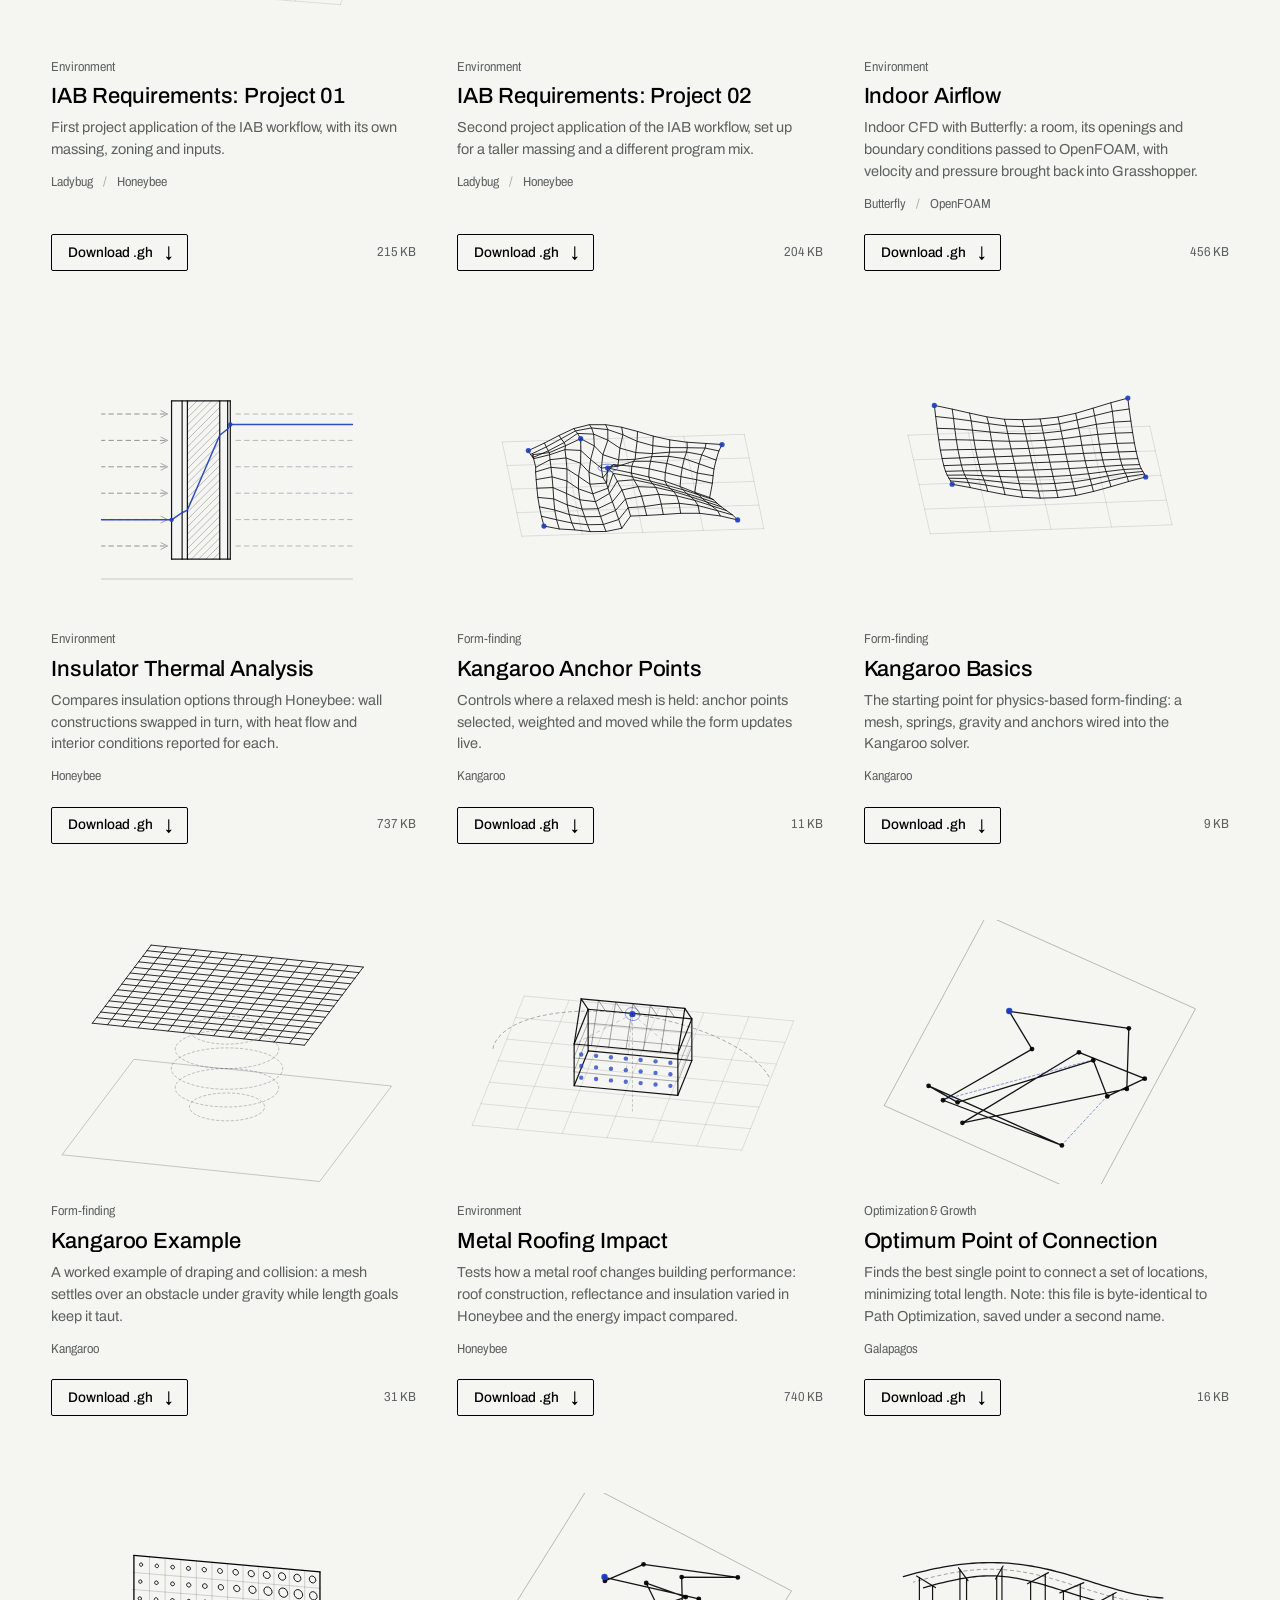
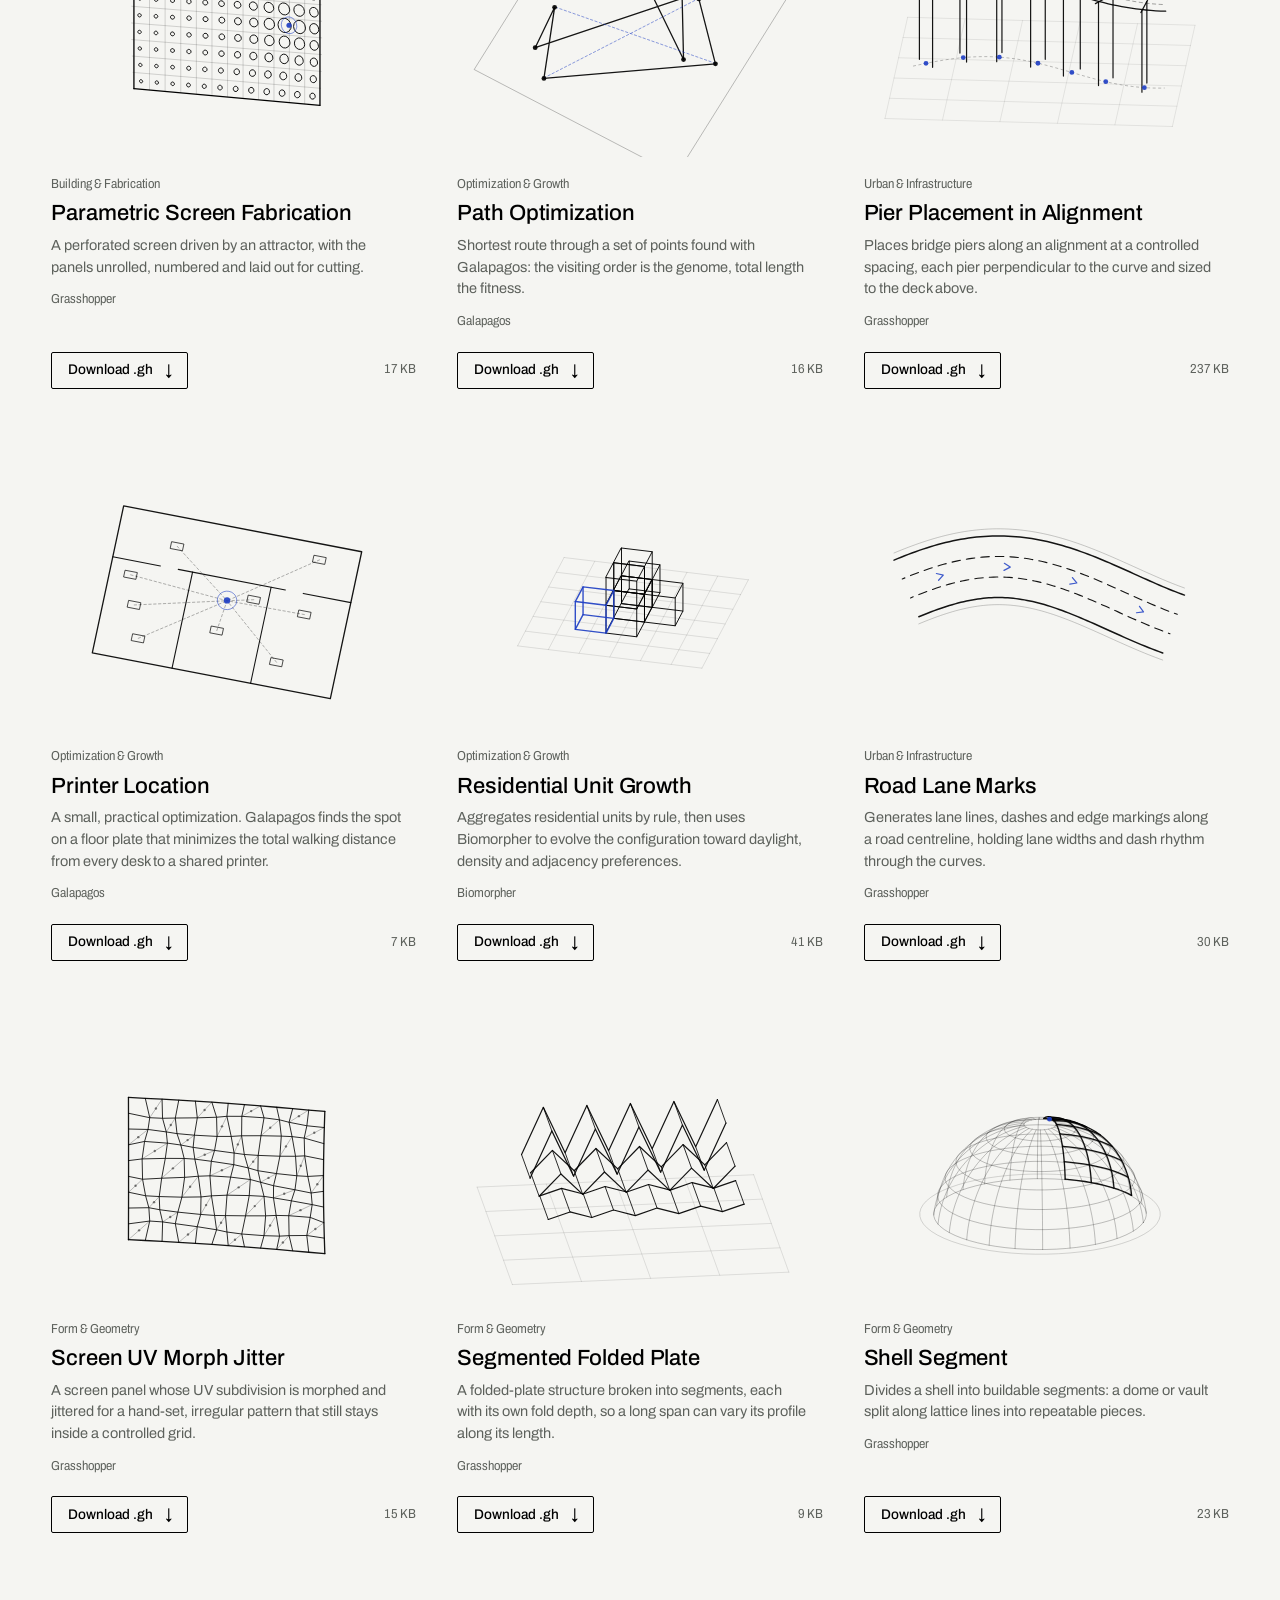
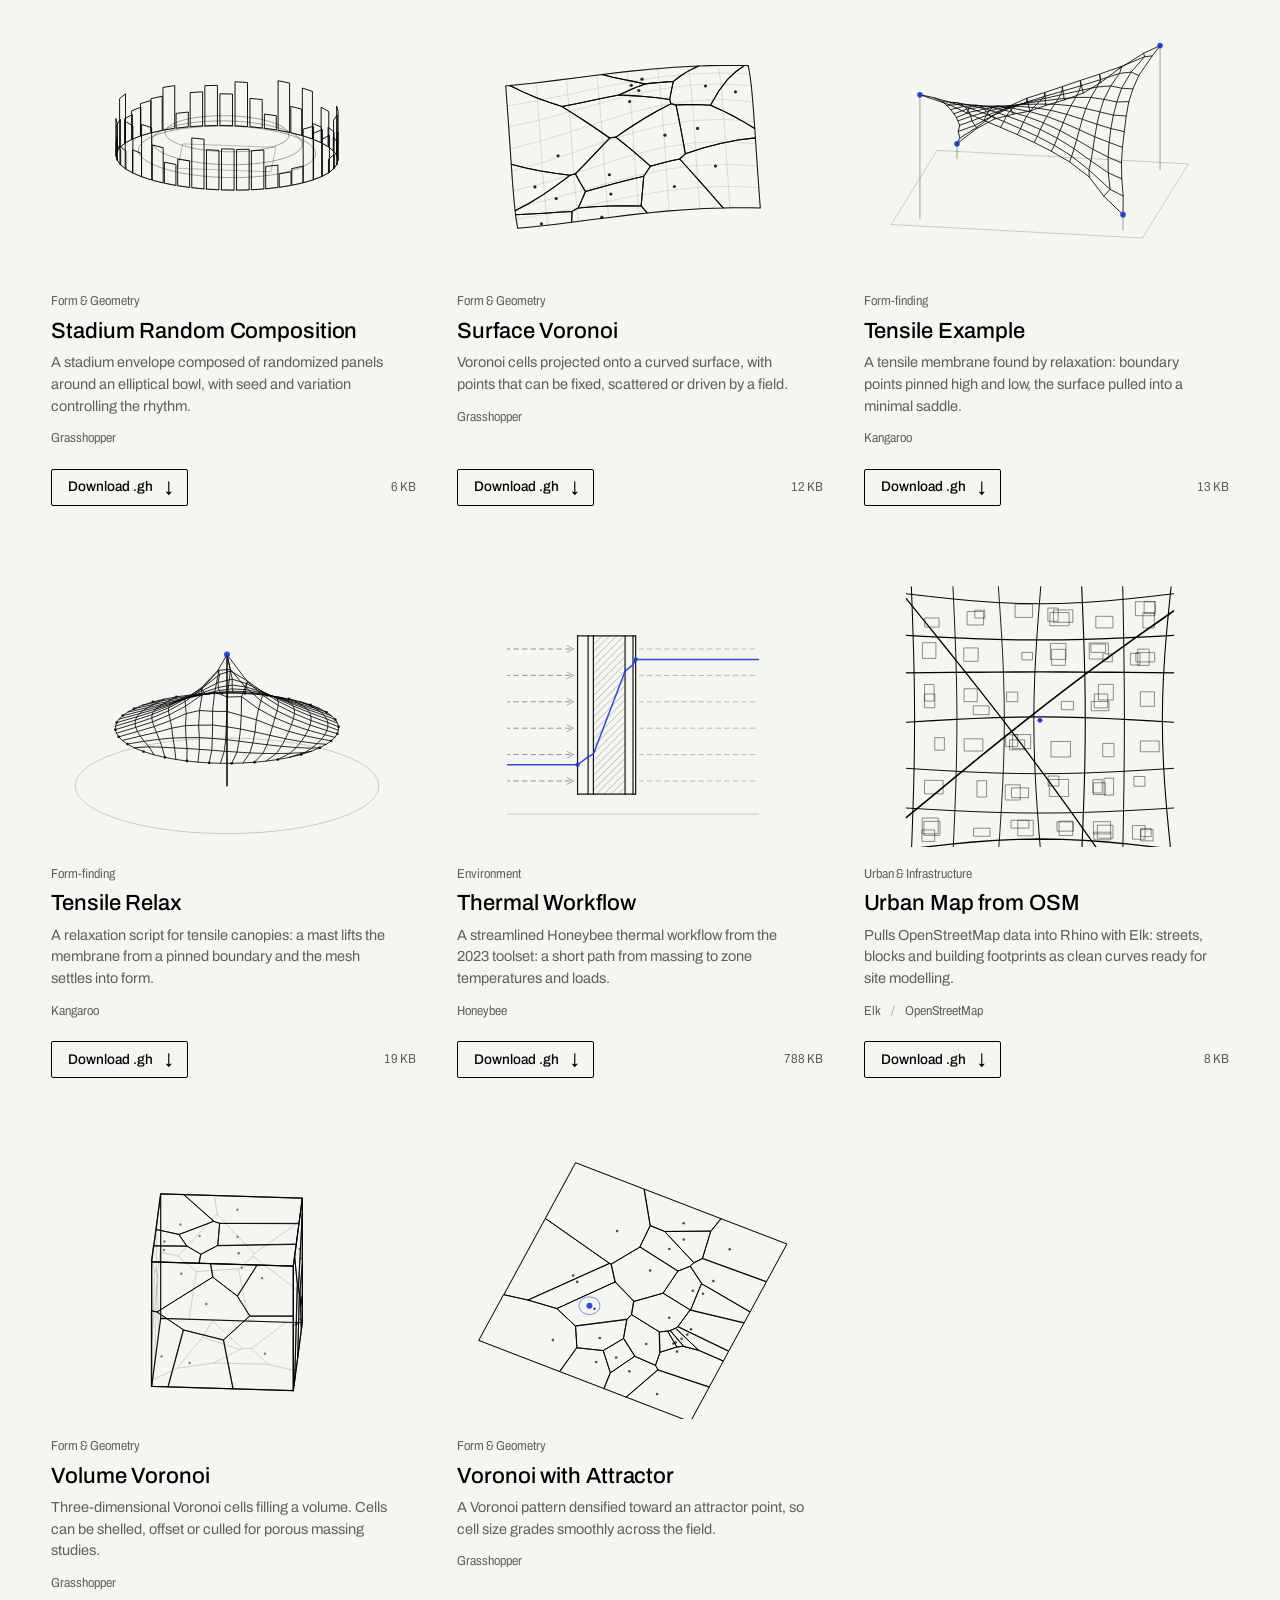
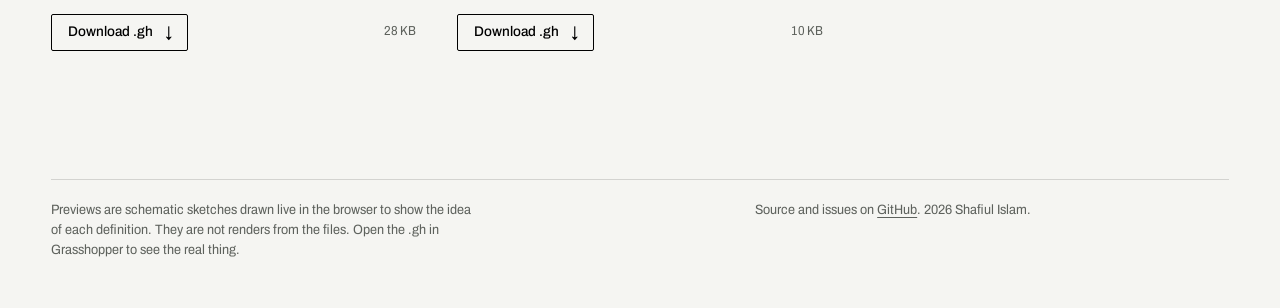
==== commit ca50f9ba: "Docs for the edit tool; cache bump Co-Authored-By: Claude Fable 5.1 <noreply@anthropic.com> Claude-S" ====
--- a/index.html
+++ b/index.html
@@ -11,7 +11,7 @@
   <link rel="preconnect" href="https://fonts.googleapis.com">
   <link rel="preconnect" href="https://fonts.gstatic.com" crossorigin>
   <link href="https://fonts.googleapis.com/css2?family=Archivo:ital,wdth,wght@0,62..125,100..900;1,62..125,100..900&display=swap" rel="stylesheet">
-  <link rel="stylesheet" href="assets/style.css?v=11">
+  <link rel="stylesheet" href="assets/style.css?v=12">
   <link rel="icon" href="assets/favicon.svg" type="image/svg+xml">
 </head>
 <body>
@@ -42,7 +42,7 @@
     <p>Source and issues on <a href="https://github.com/ShafiArch/Grasshopper" data-repo="" target="_blank" rel="noopener">GitHub</a>. <span id="year"></span> Shafiul Islam.</p>
   </footer>
 
-  <script src="assets/previews.js?v=11"></script>
-  <script src="assets/site.js?v=11"></script>
+  <script src="assets/previews.js?v=12"></script>
+  <script src="assets/site.js?v=12"></script>
 </body>
 </html>
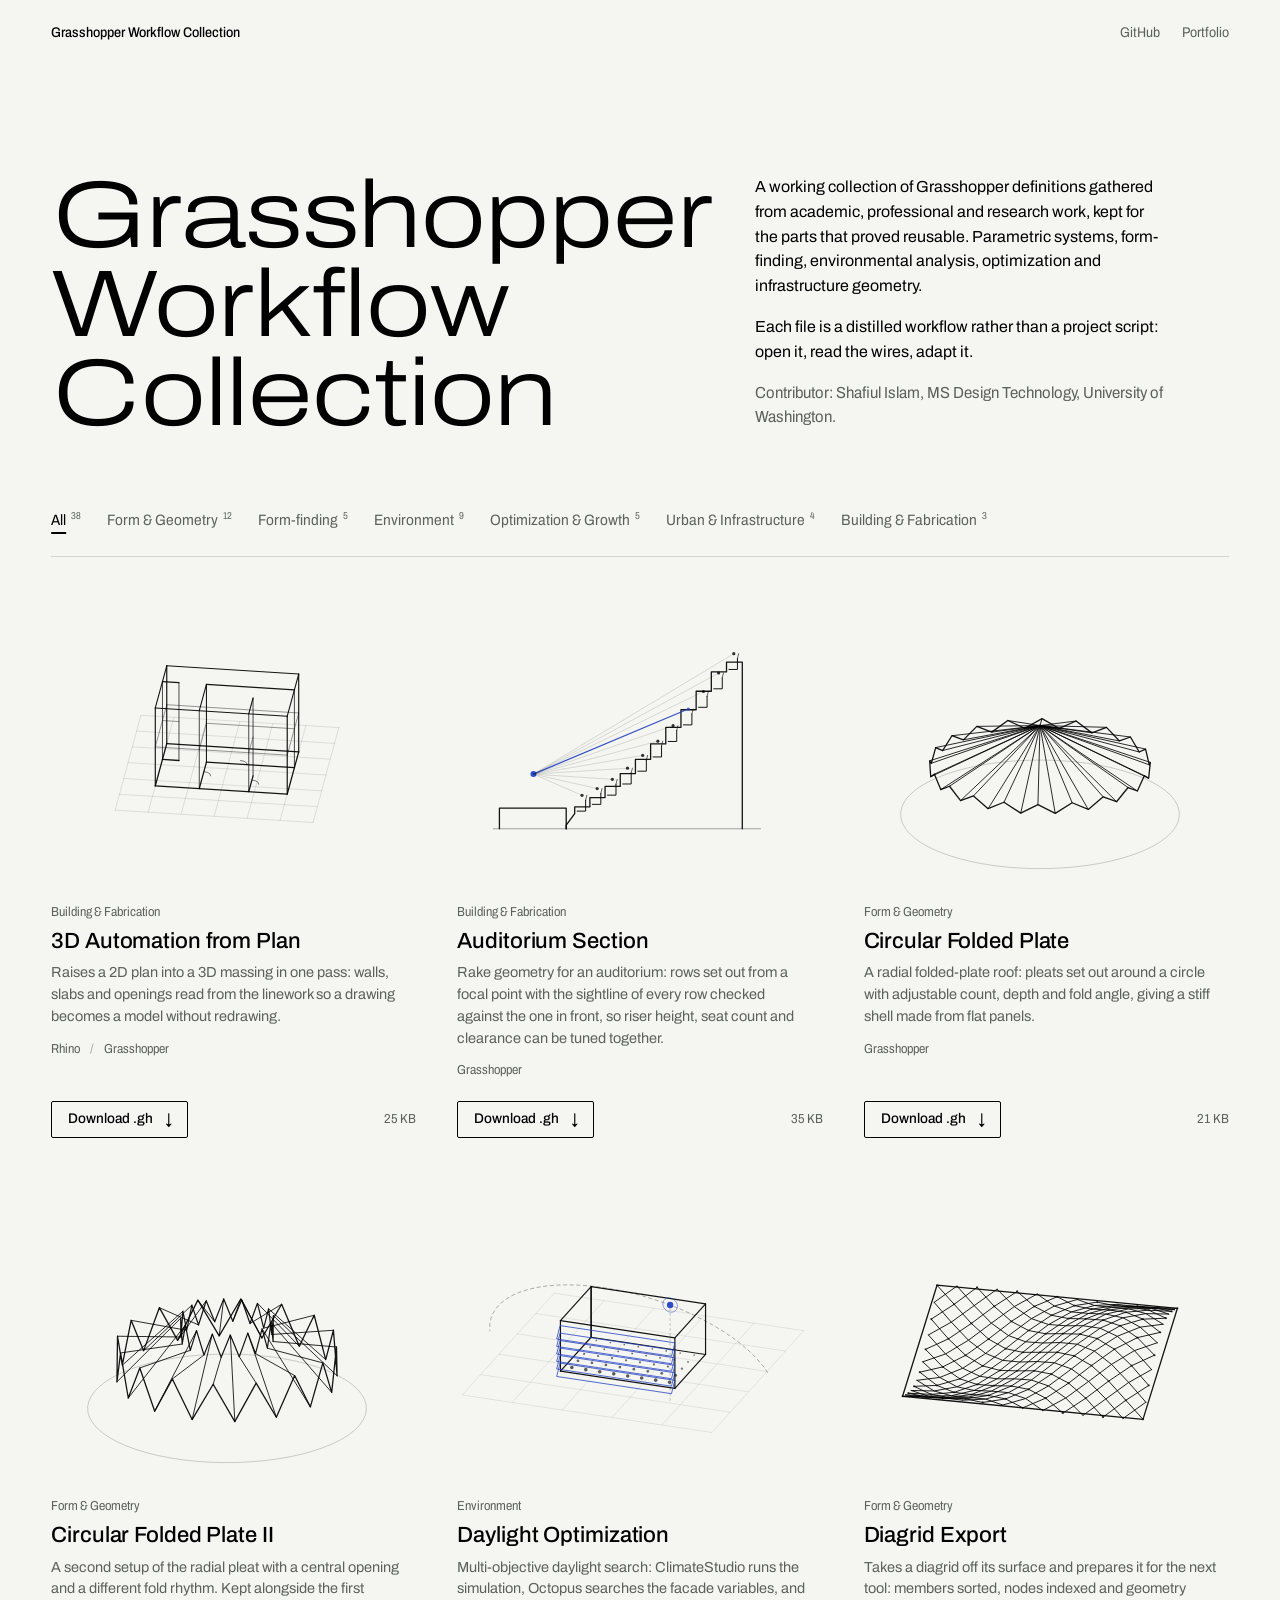
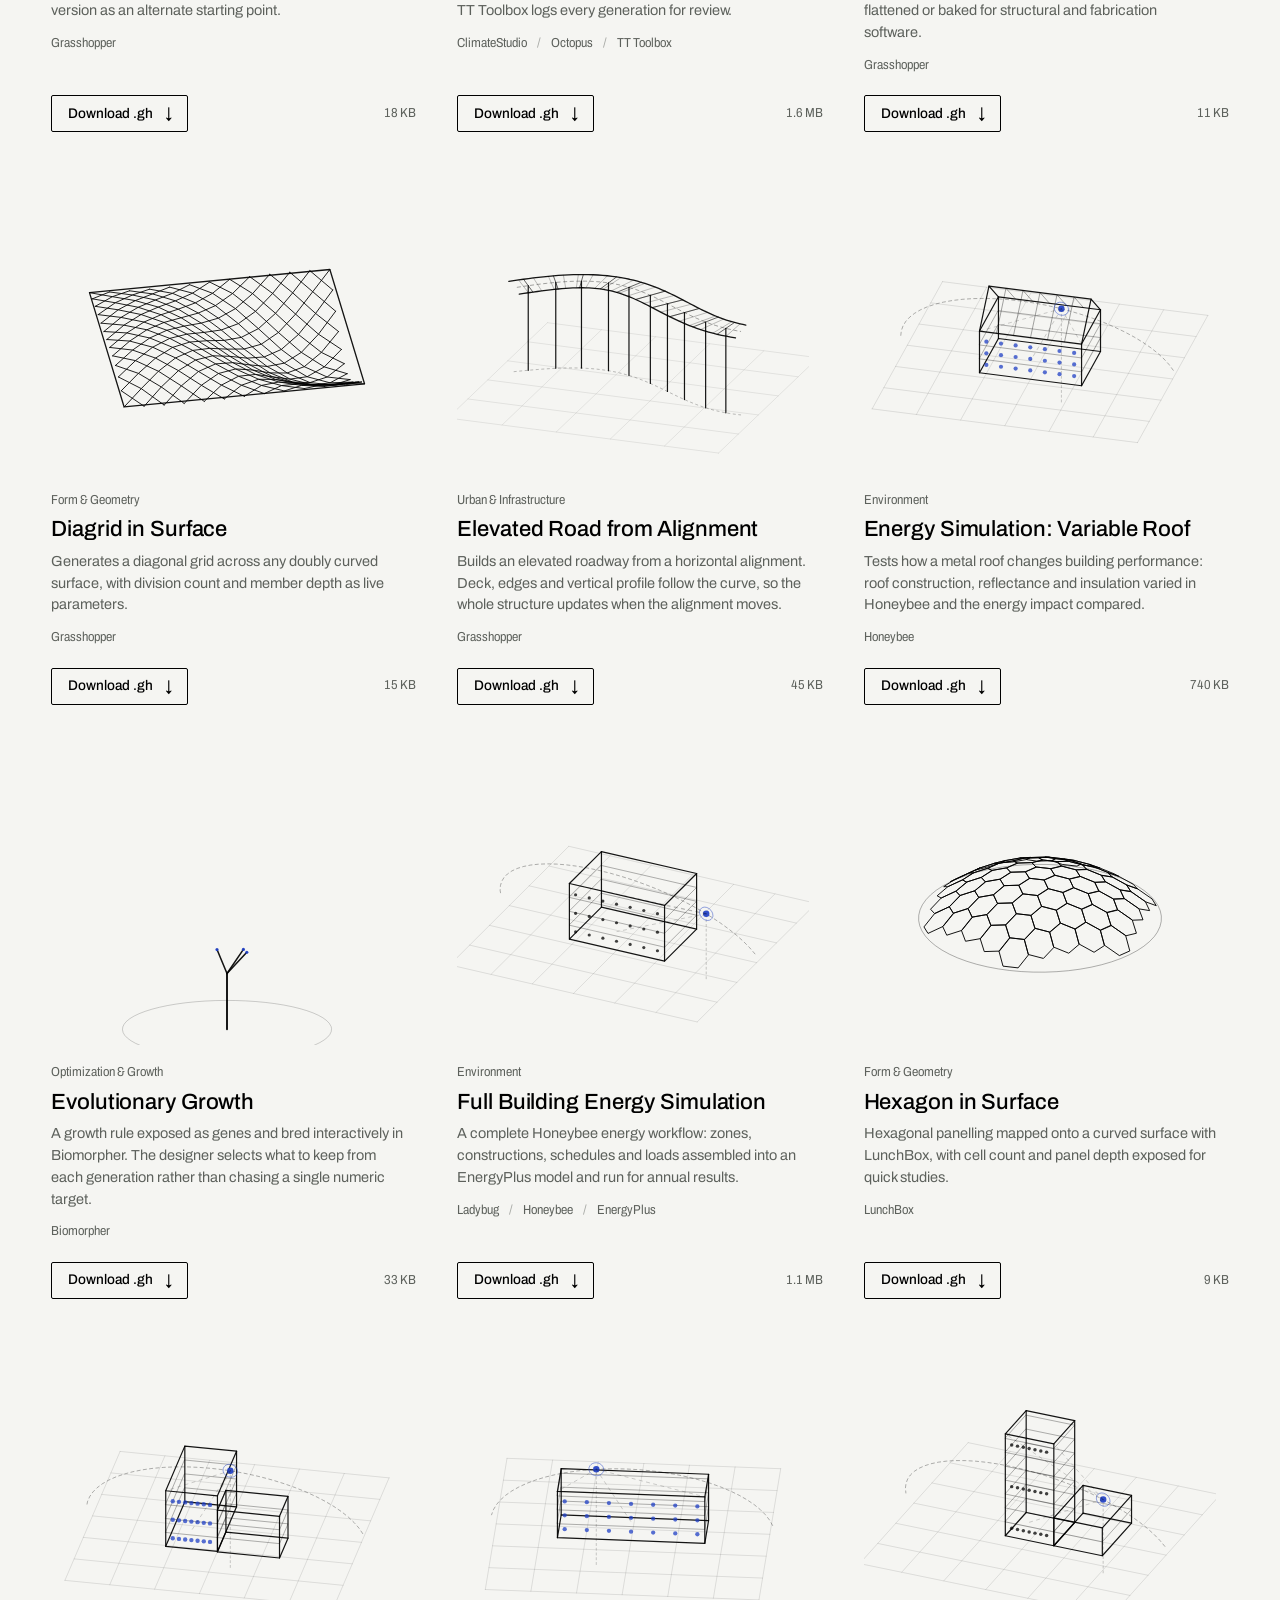
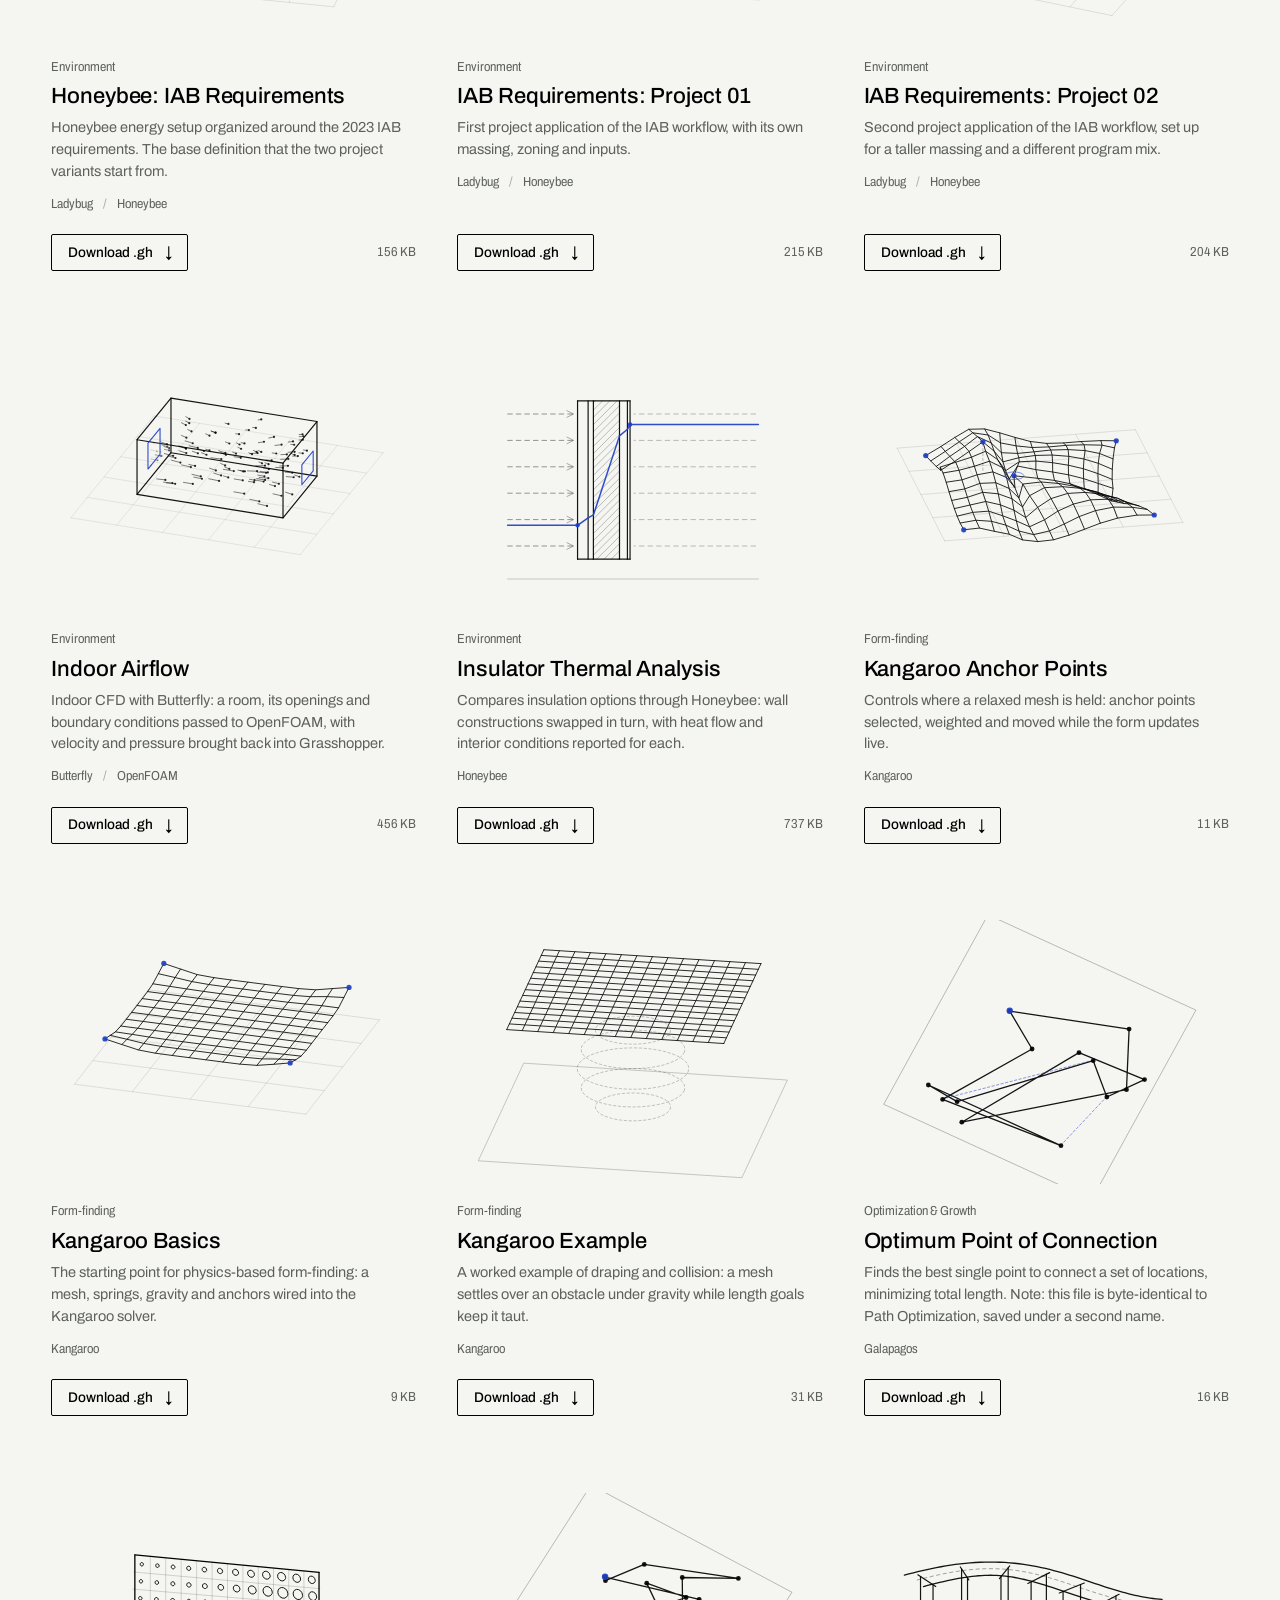
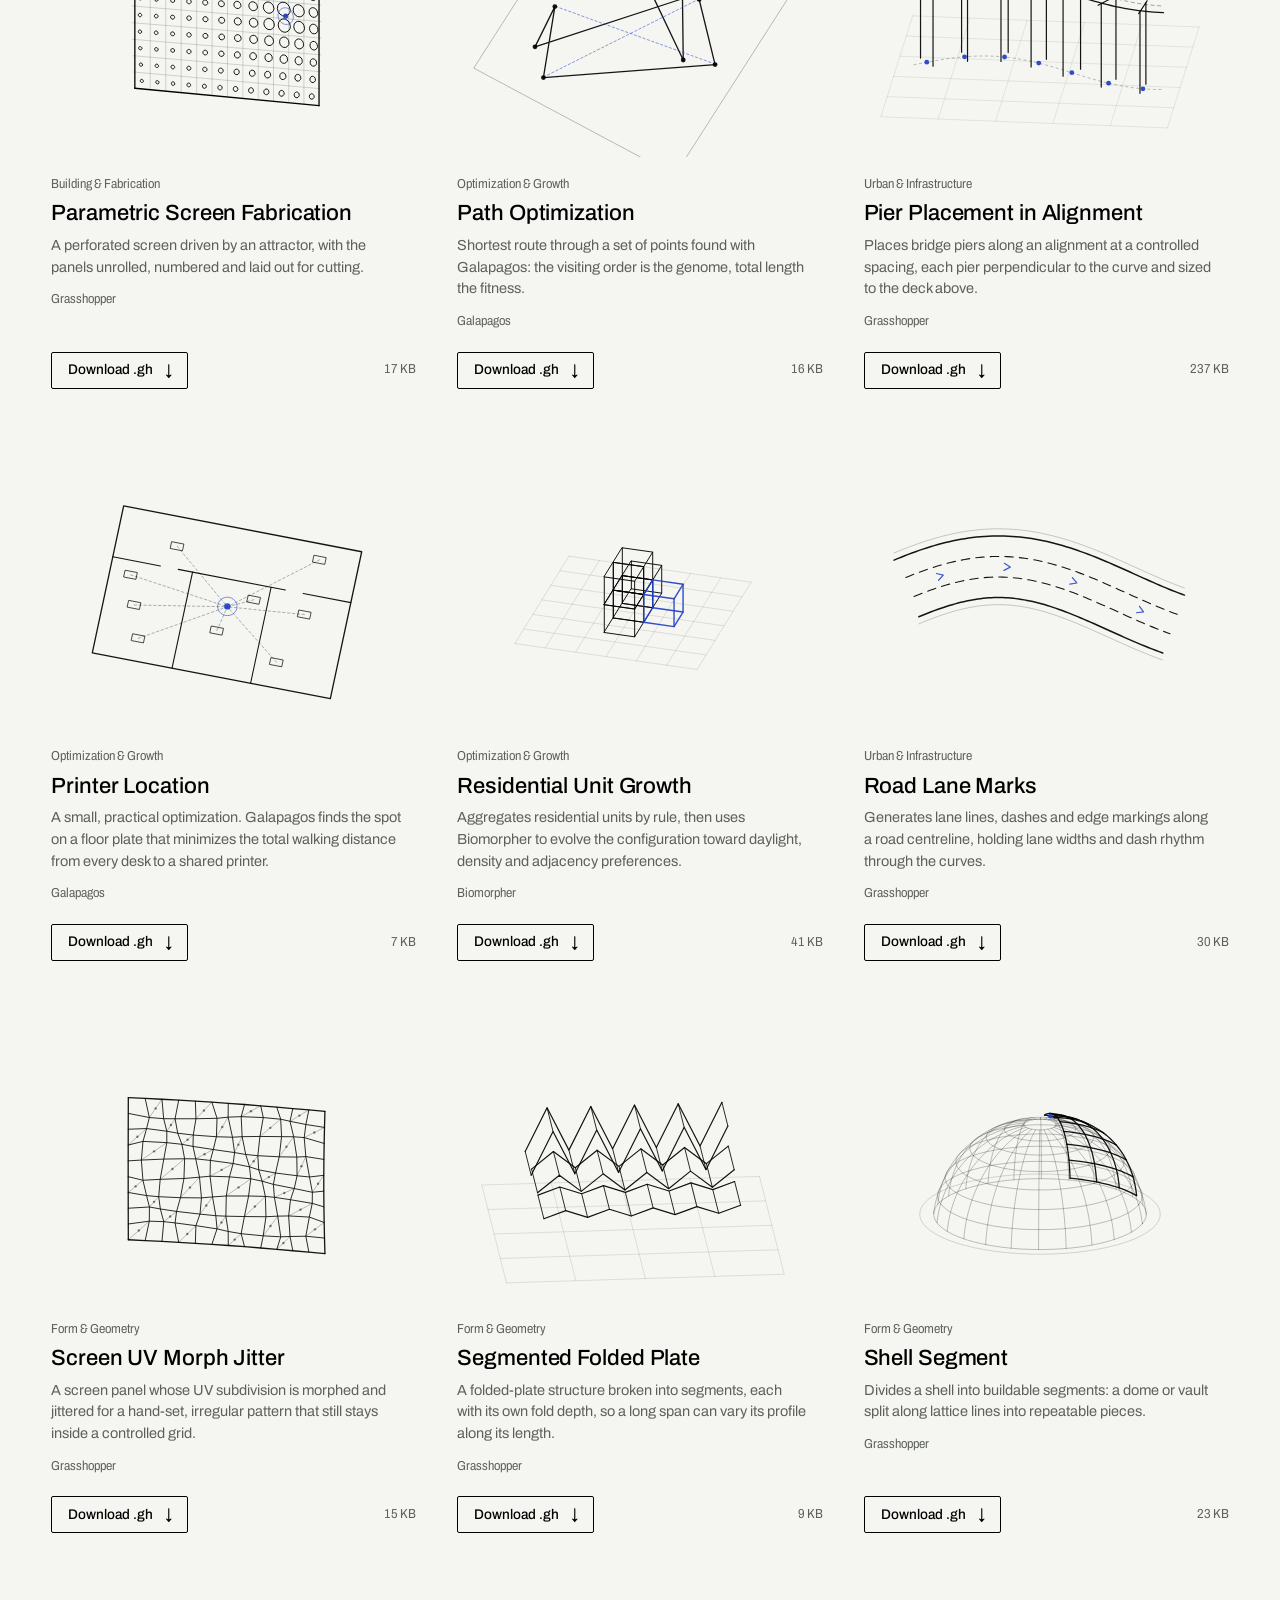
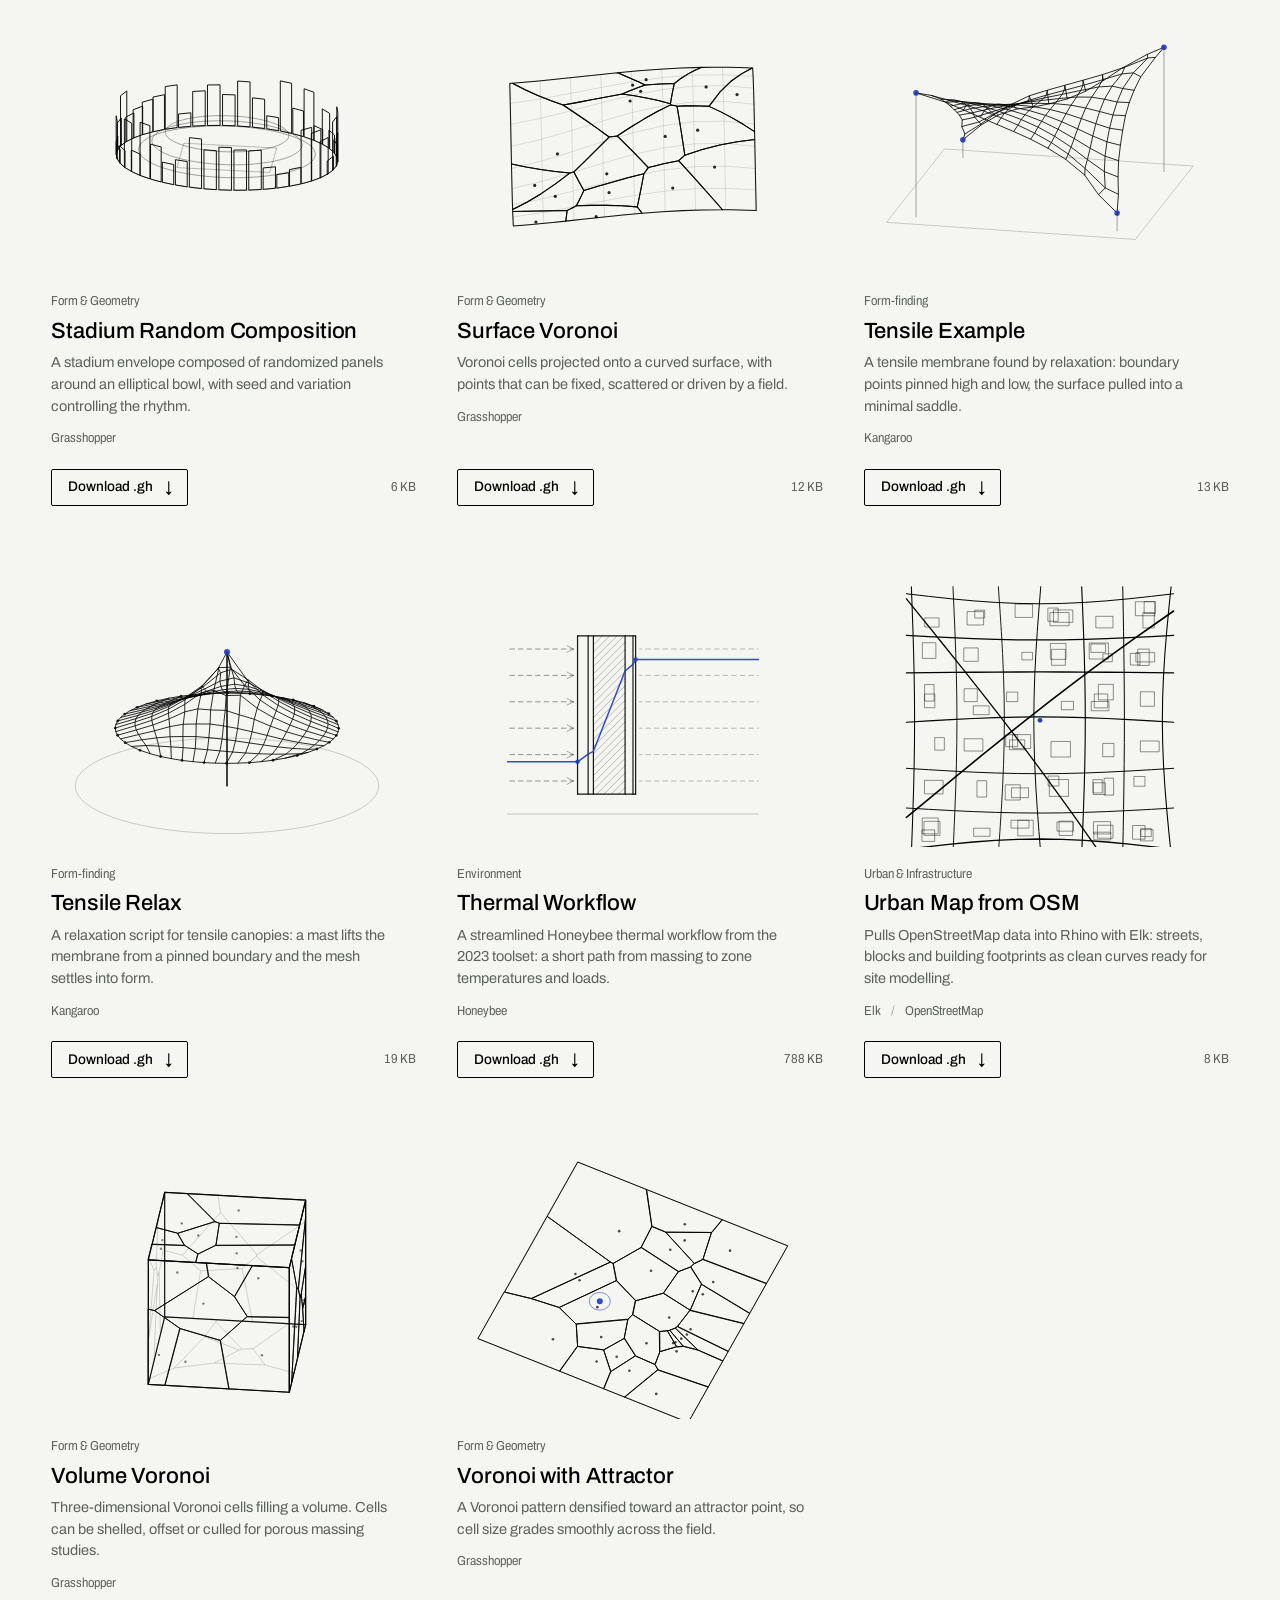
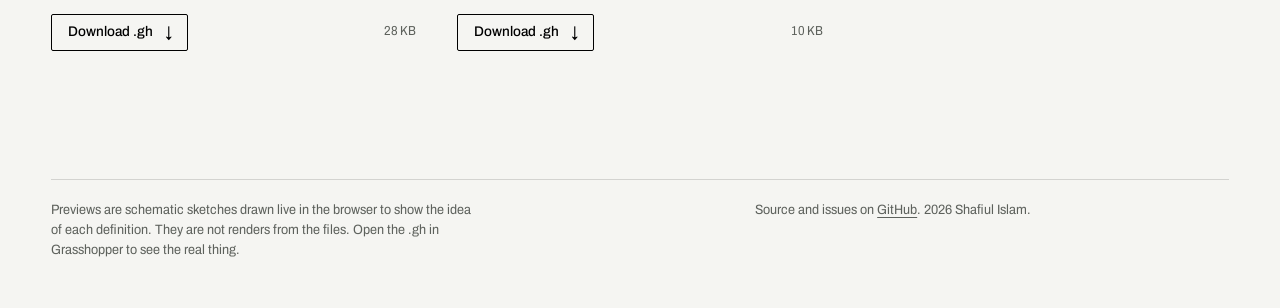
==== commit ba552d96: "Add files via upload" ====
--- a/index.html
+++ b/index.html
@@ -11,7 +11,7 @@
   <link rel="preconnect" href="https://fonts.googleapis.com">
   <link rel="preconnect" href="https://fonts.gstatic.com" crossorigin>
   <link href="https://fonts.googleapis.com/css2?family=Archivo:ital,wdth,wght@0,62..125,100..900;1,62..125,100..900&display=swap" rel="stylesheet">
-  <link rel="stylesheet" href="assets/style.css?v=12">
+  <link rel="stylesheet" href="assets/style.css?v=13">
   <link rel="icon" href="assets/favicon.svg" type="image/svg+xml">
 </head>
 <body>
@@ -42,7 +42,7 @@
     <p>Source and issues on <a href="https://github.com/ShafiArch/Grasshopper" data-repo="" target="_blank" rel="noopener">GitHub</a>. <span id="year"></span> Shafiul Islam.</p>
   </footer>
 
-  <script src="assets/previews.js?v=12"></script>
-  <script src="assets/site.js?v=12"></script>
+  <script src="assets/previews.js?v=13"></script>
+  <script src="assets/site.js?v=13"></script>
 </body>
 </html>
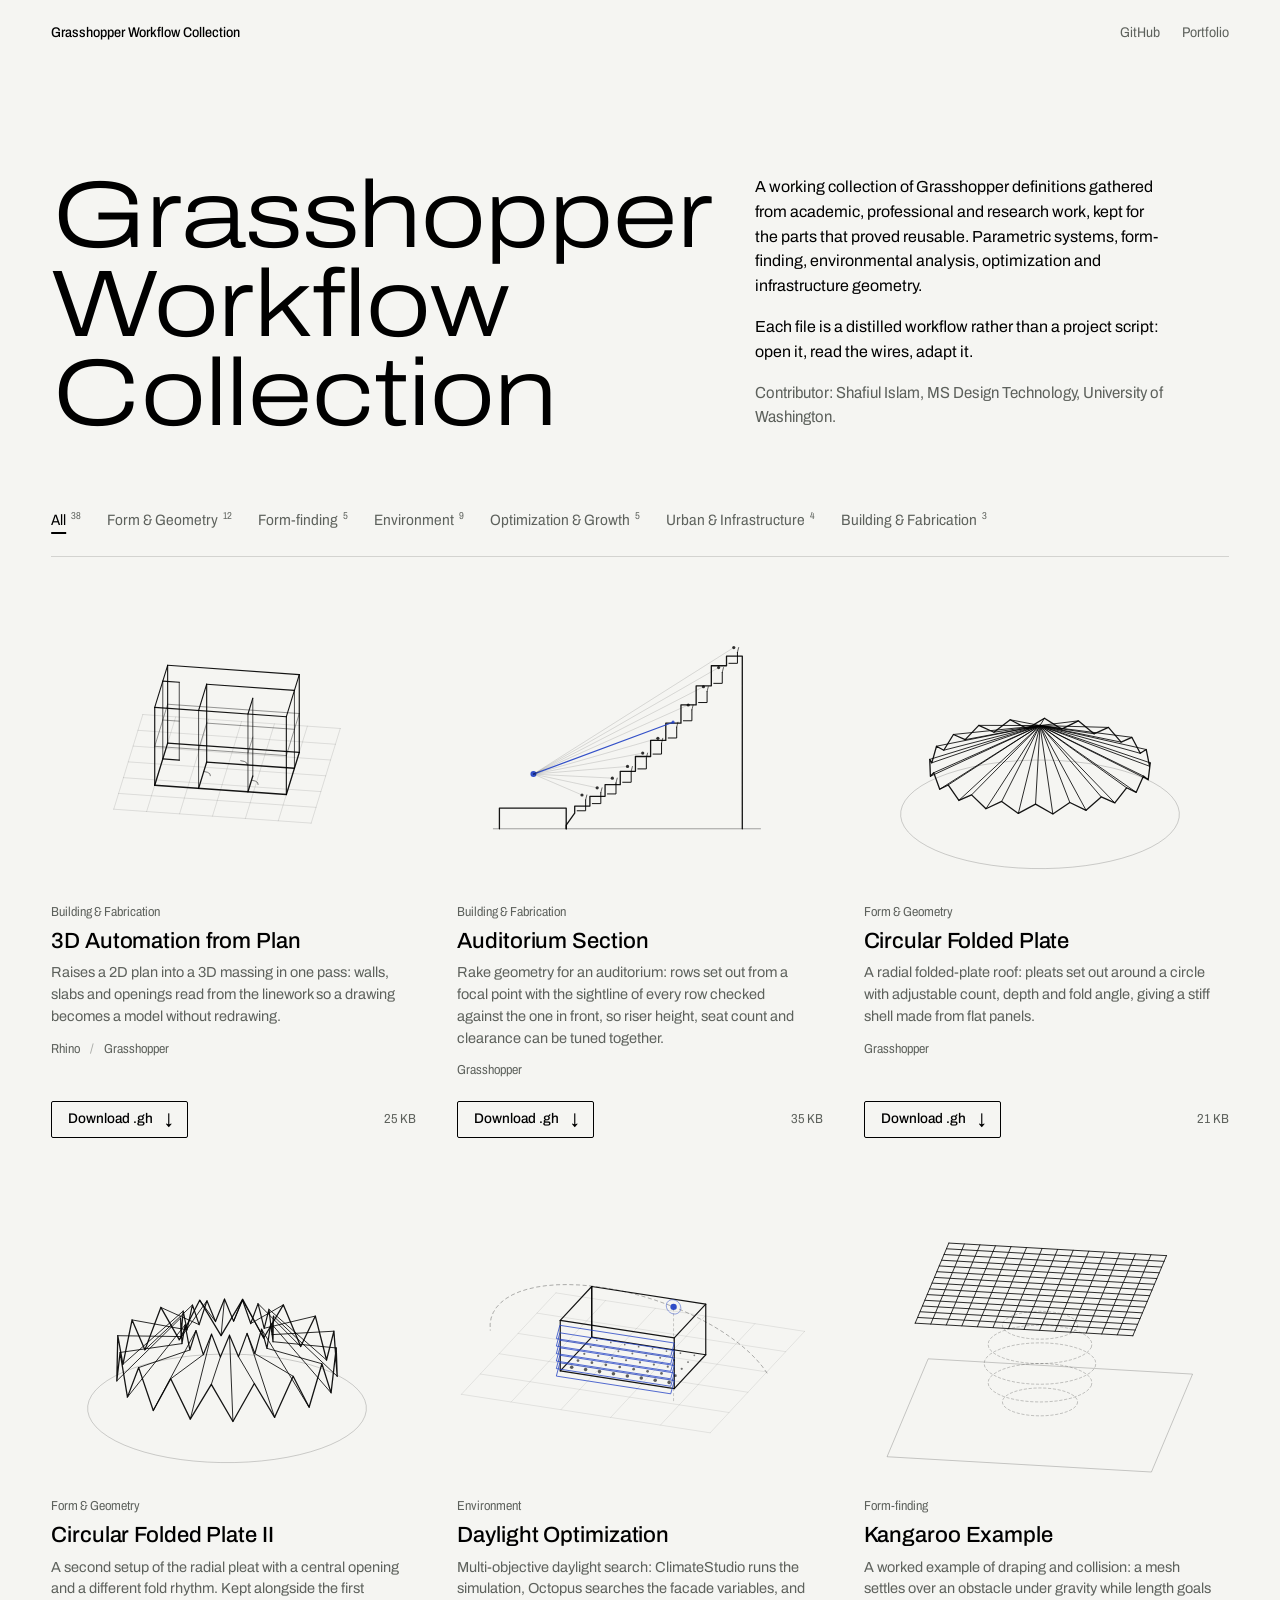
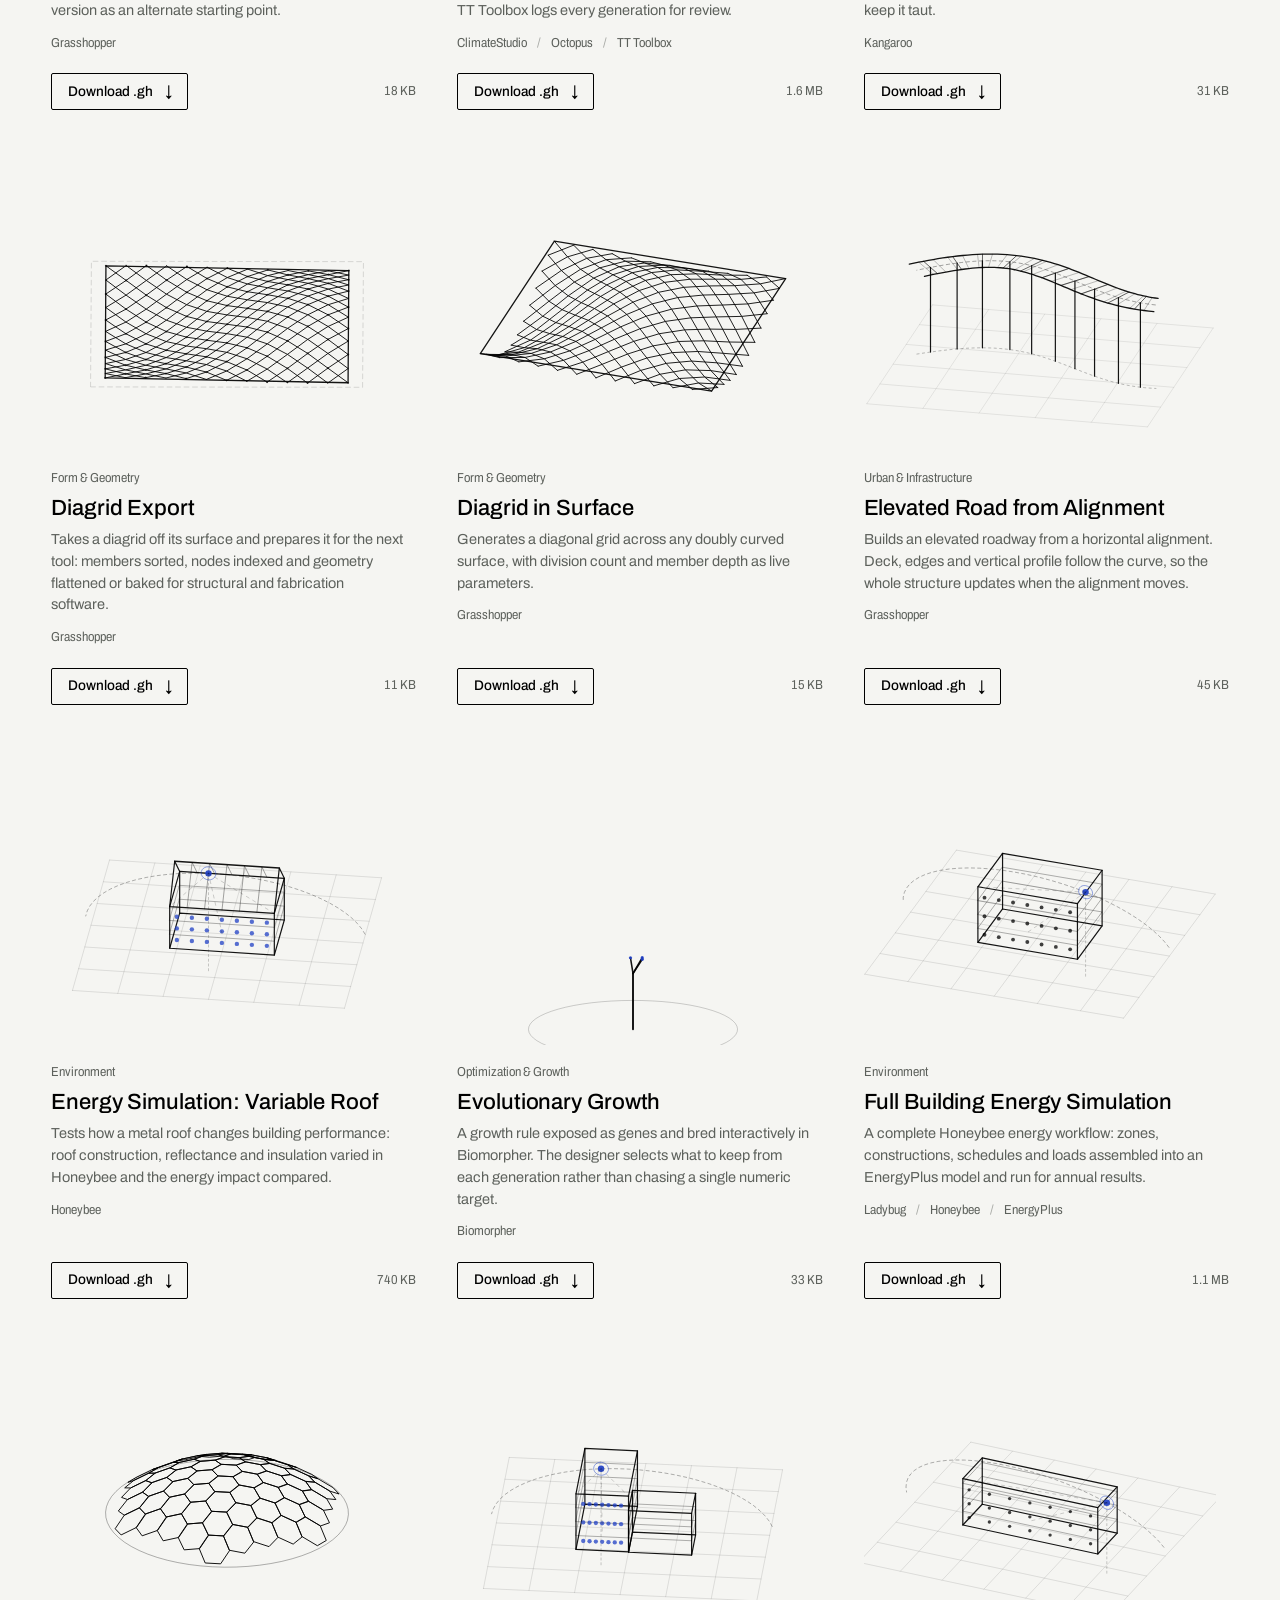
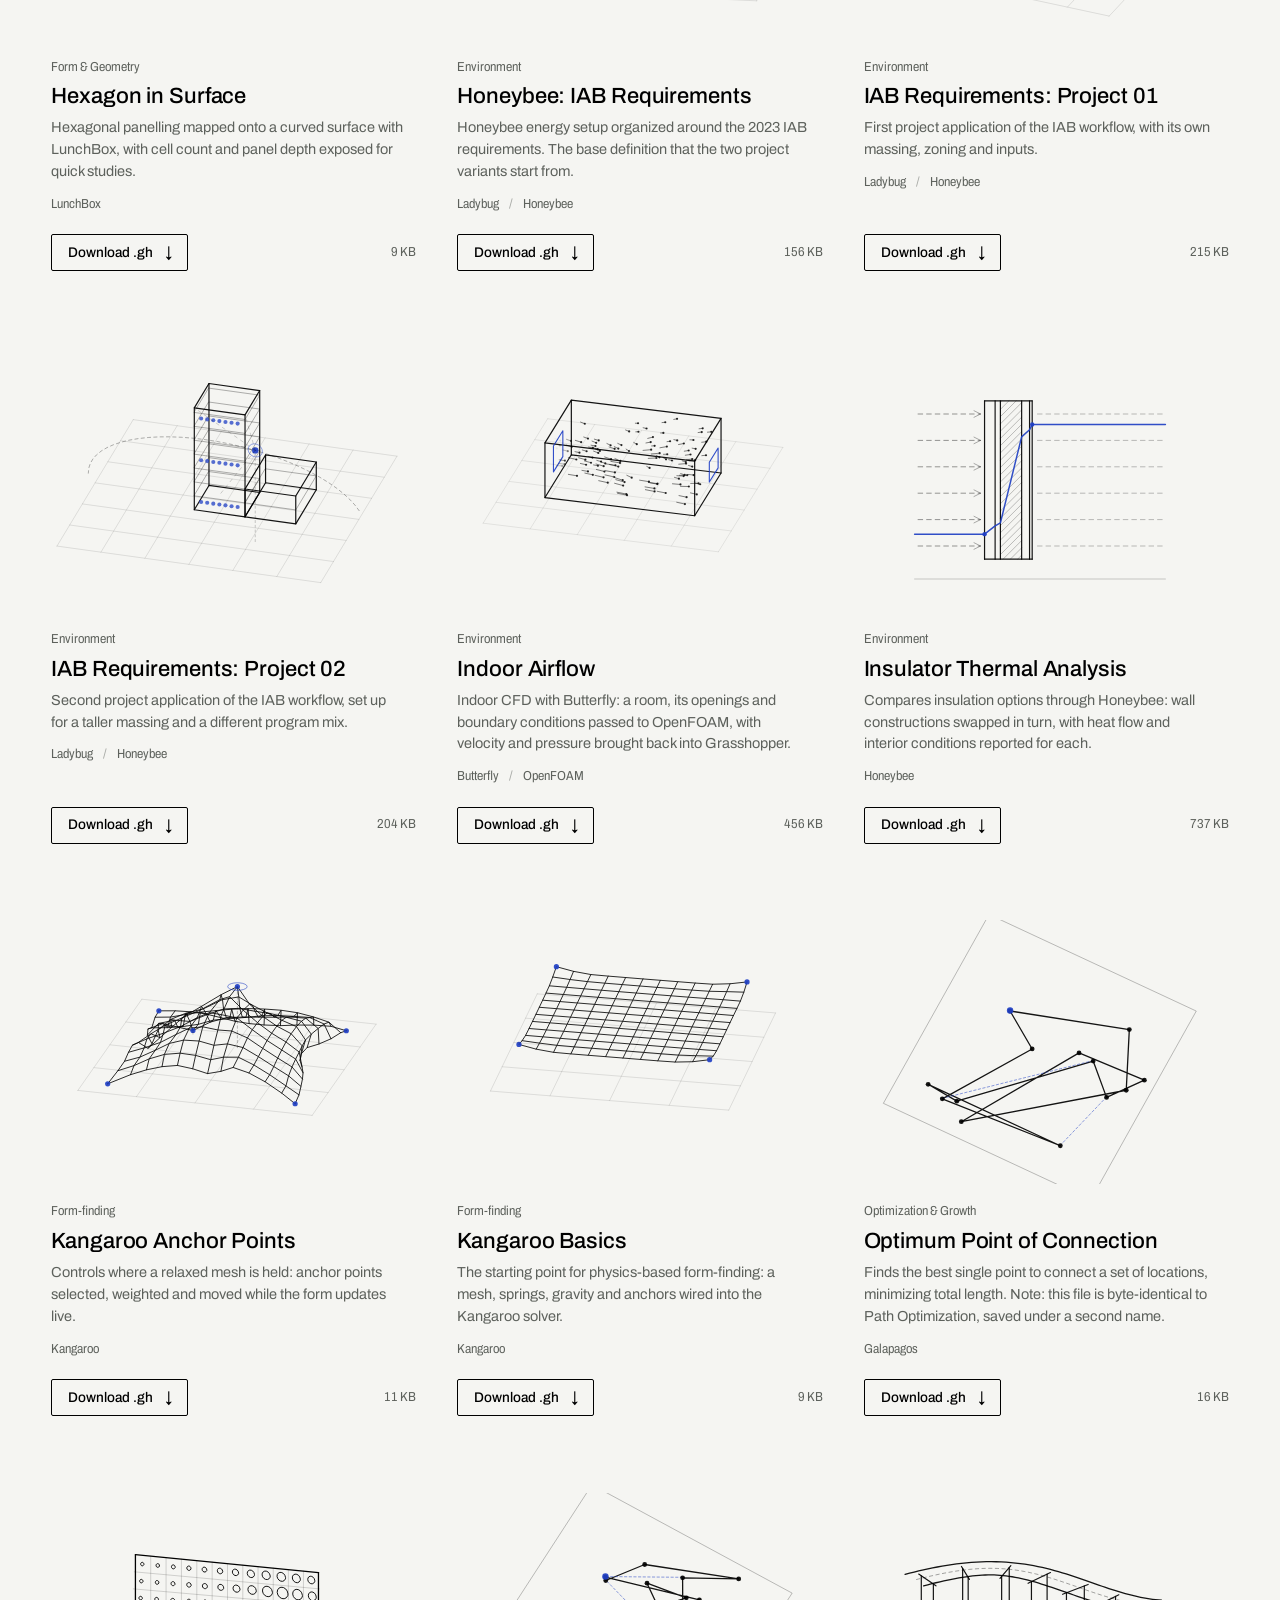
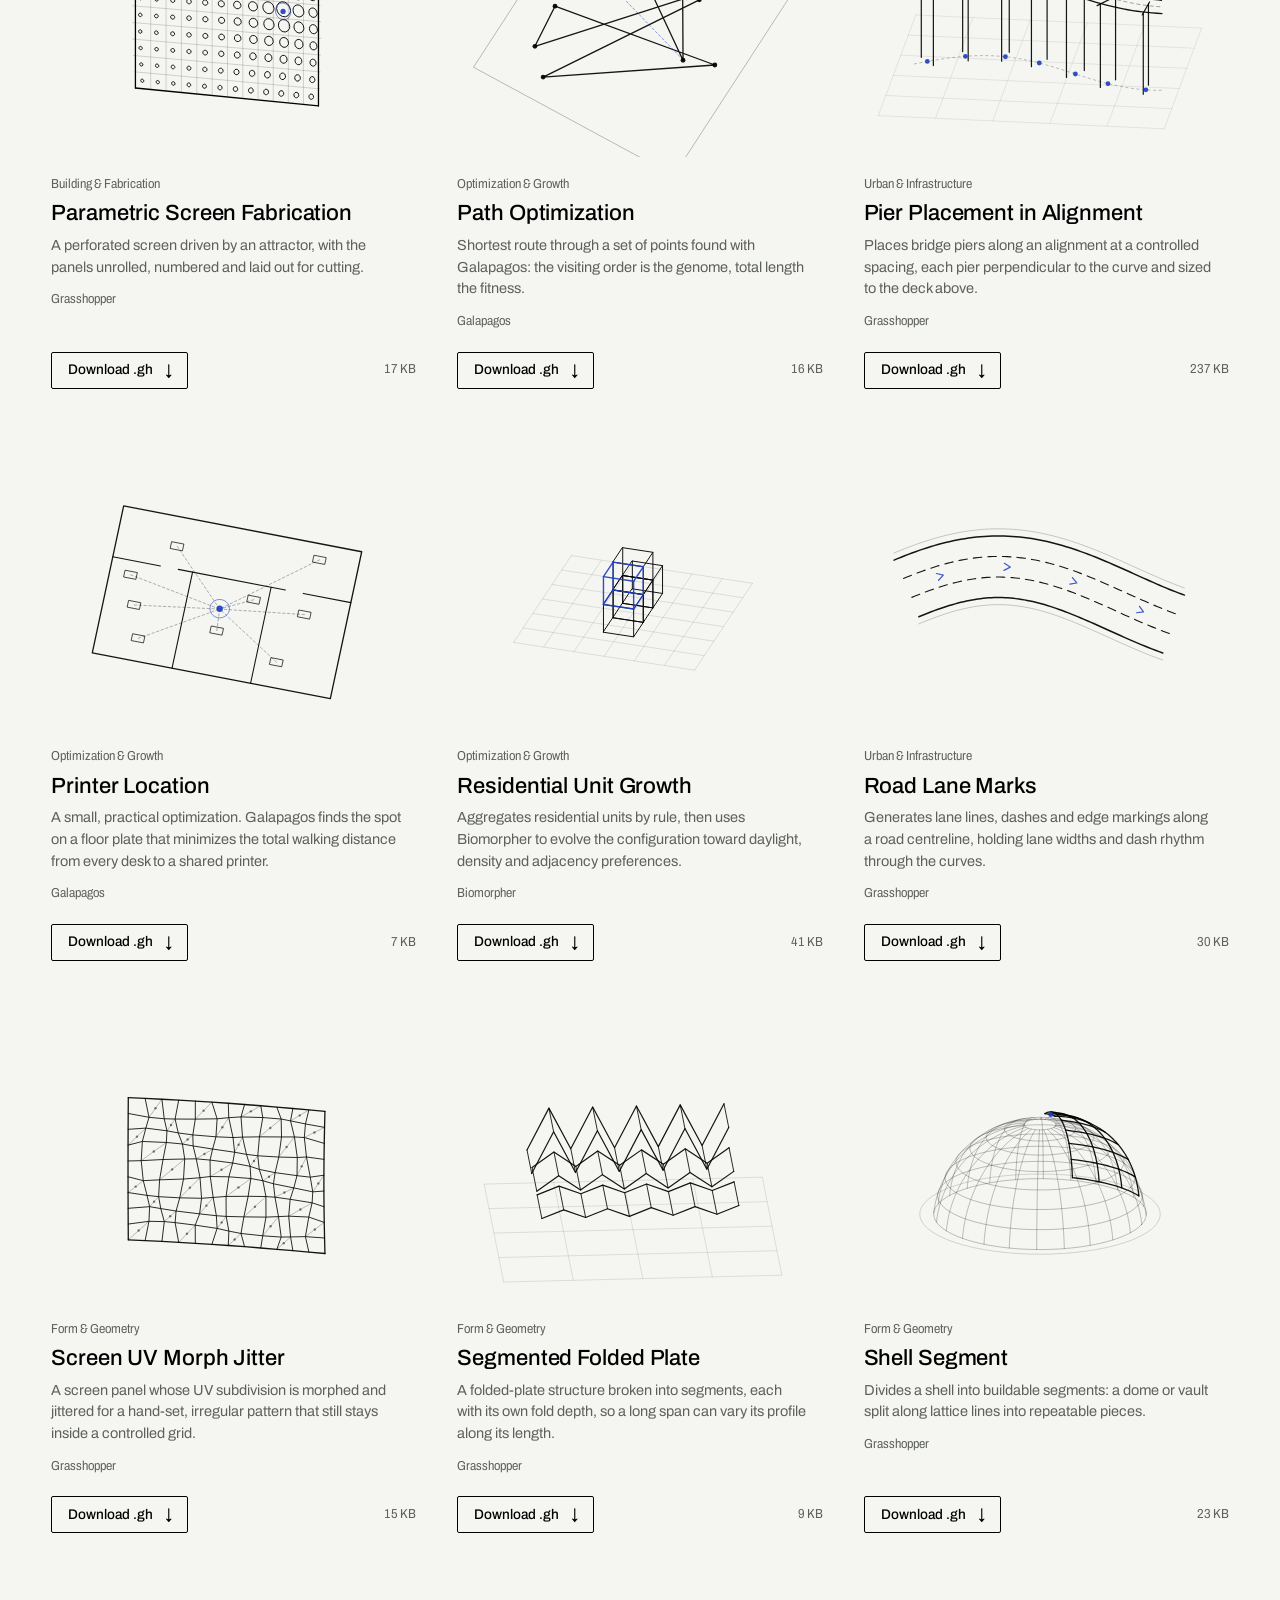
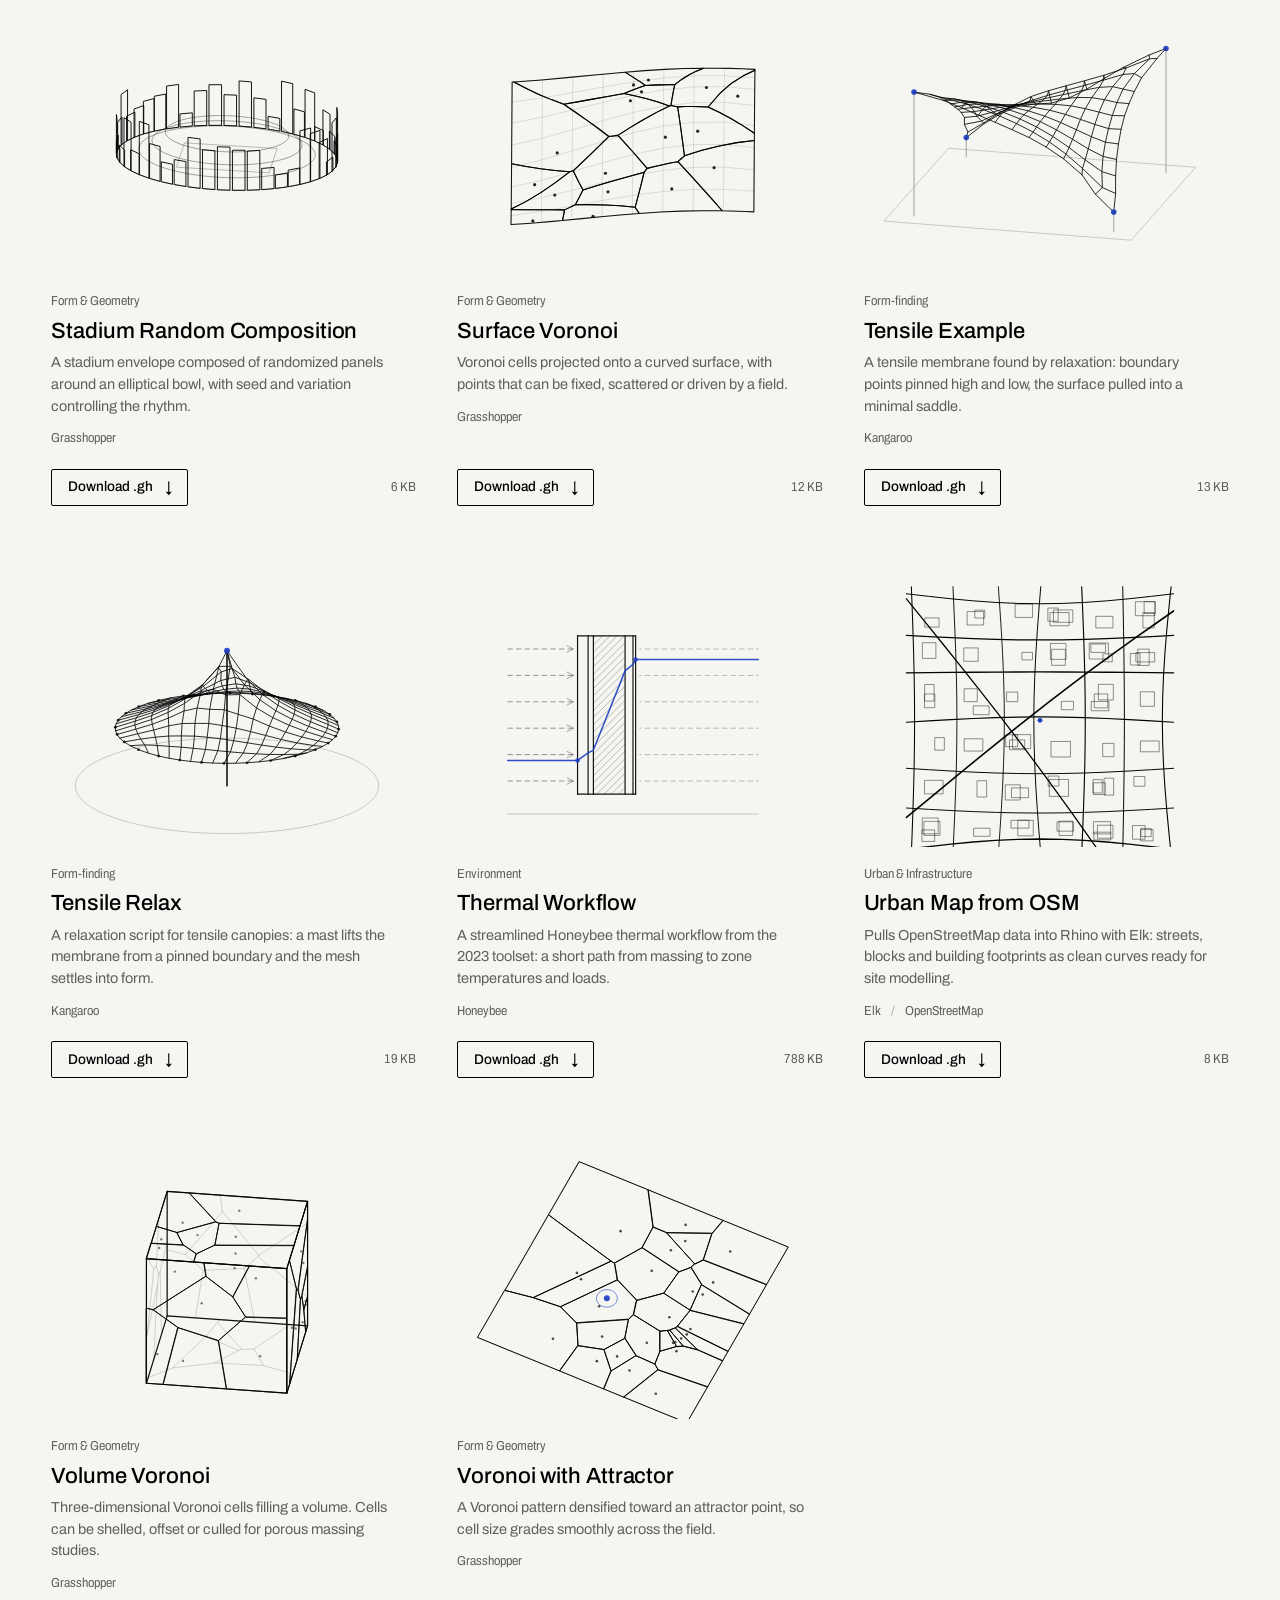
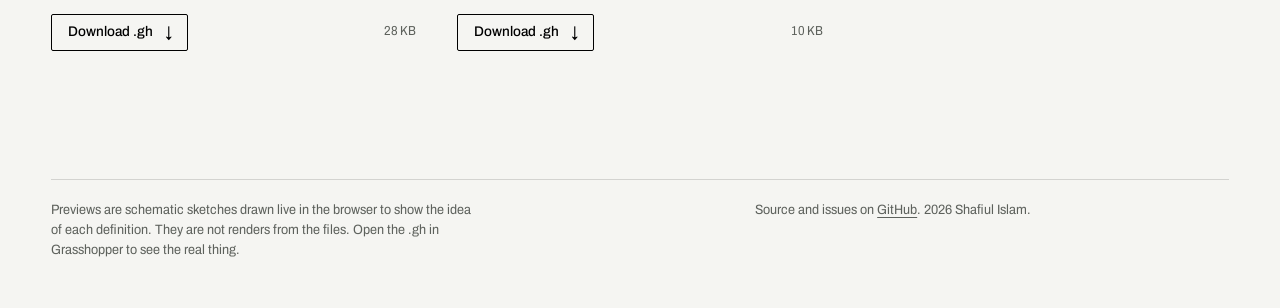
==== commit 94e5390a: "Add files via upload" ====
--- a/index.html
+++ b/index.html
@@ -11,7 +11,7 @@
   <link rel="preconnect" href="https://fonts.googleapis.com">
   <link rel="preconnect" href="https://fonts.gstatic.com" crossorigin>
   <link href="https://fonts.googleapis.com/css2?family=Archivo:ital,wdth,wght@0,62..125,100..900;1,62..125,100..900&display=swap" rel="stylesheet">
-  <link rel="stylesheet" href="assets/style.css?v=13">
+  <link rel="stylesheet" href="assets/style.css?v=14">
   <link rel="icon" href="assets/favicon.svg" type="image/svg+xml">
 </head>
 <body>
@@ -42,7 +42,7 @@
     <p>Source and issues on <a href="https://github.com/ShafiArch/Grasshopper" data-repo="" target="_blank" rel="noopener">GitHub</a>. <span id="year"></span> Shafiul Islam.</p>
   </footer>
 
-  <script src="assets/previews.js?v=13"></script>
-  <script src="assets/site.js?v=13"></script>
+  <script src="assets/previews.js?v=14"></script>
+  <script src="assets/site.js?v=14"></script>
 </body>
 </html>
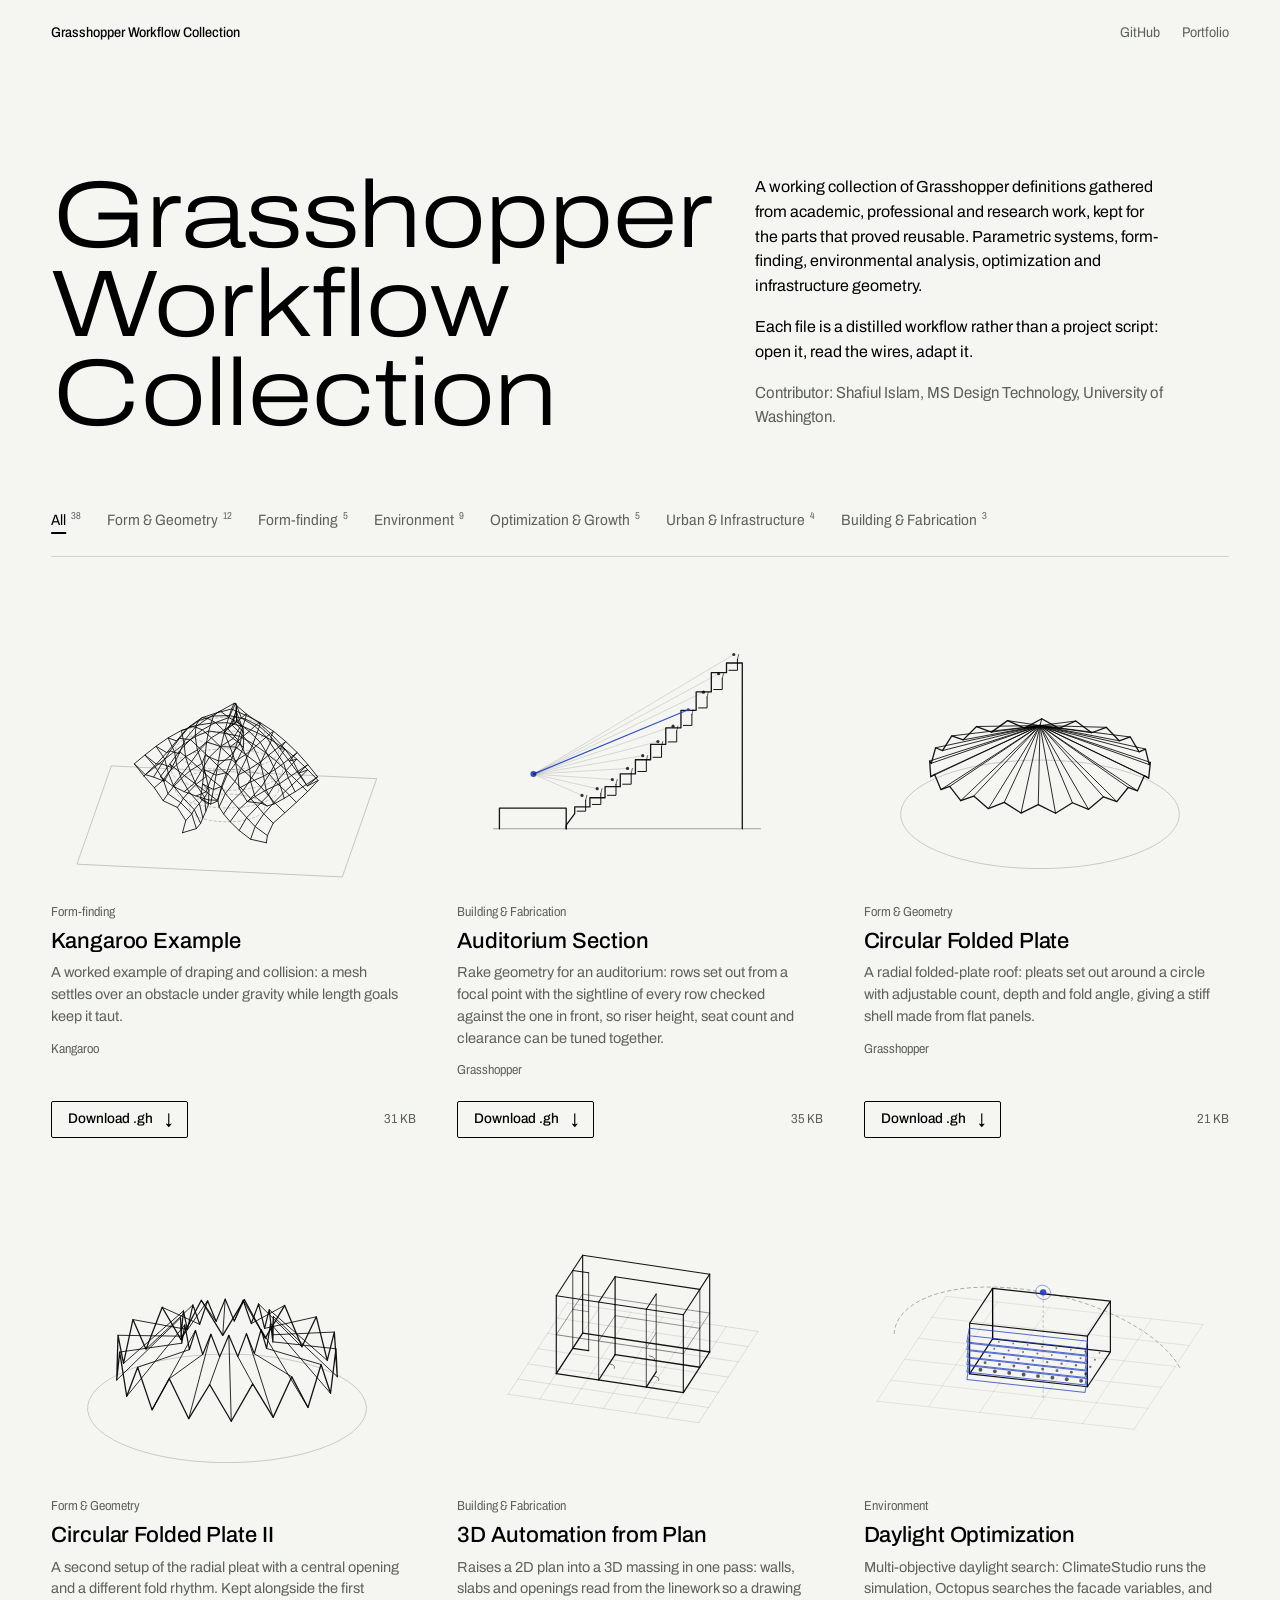
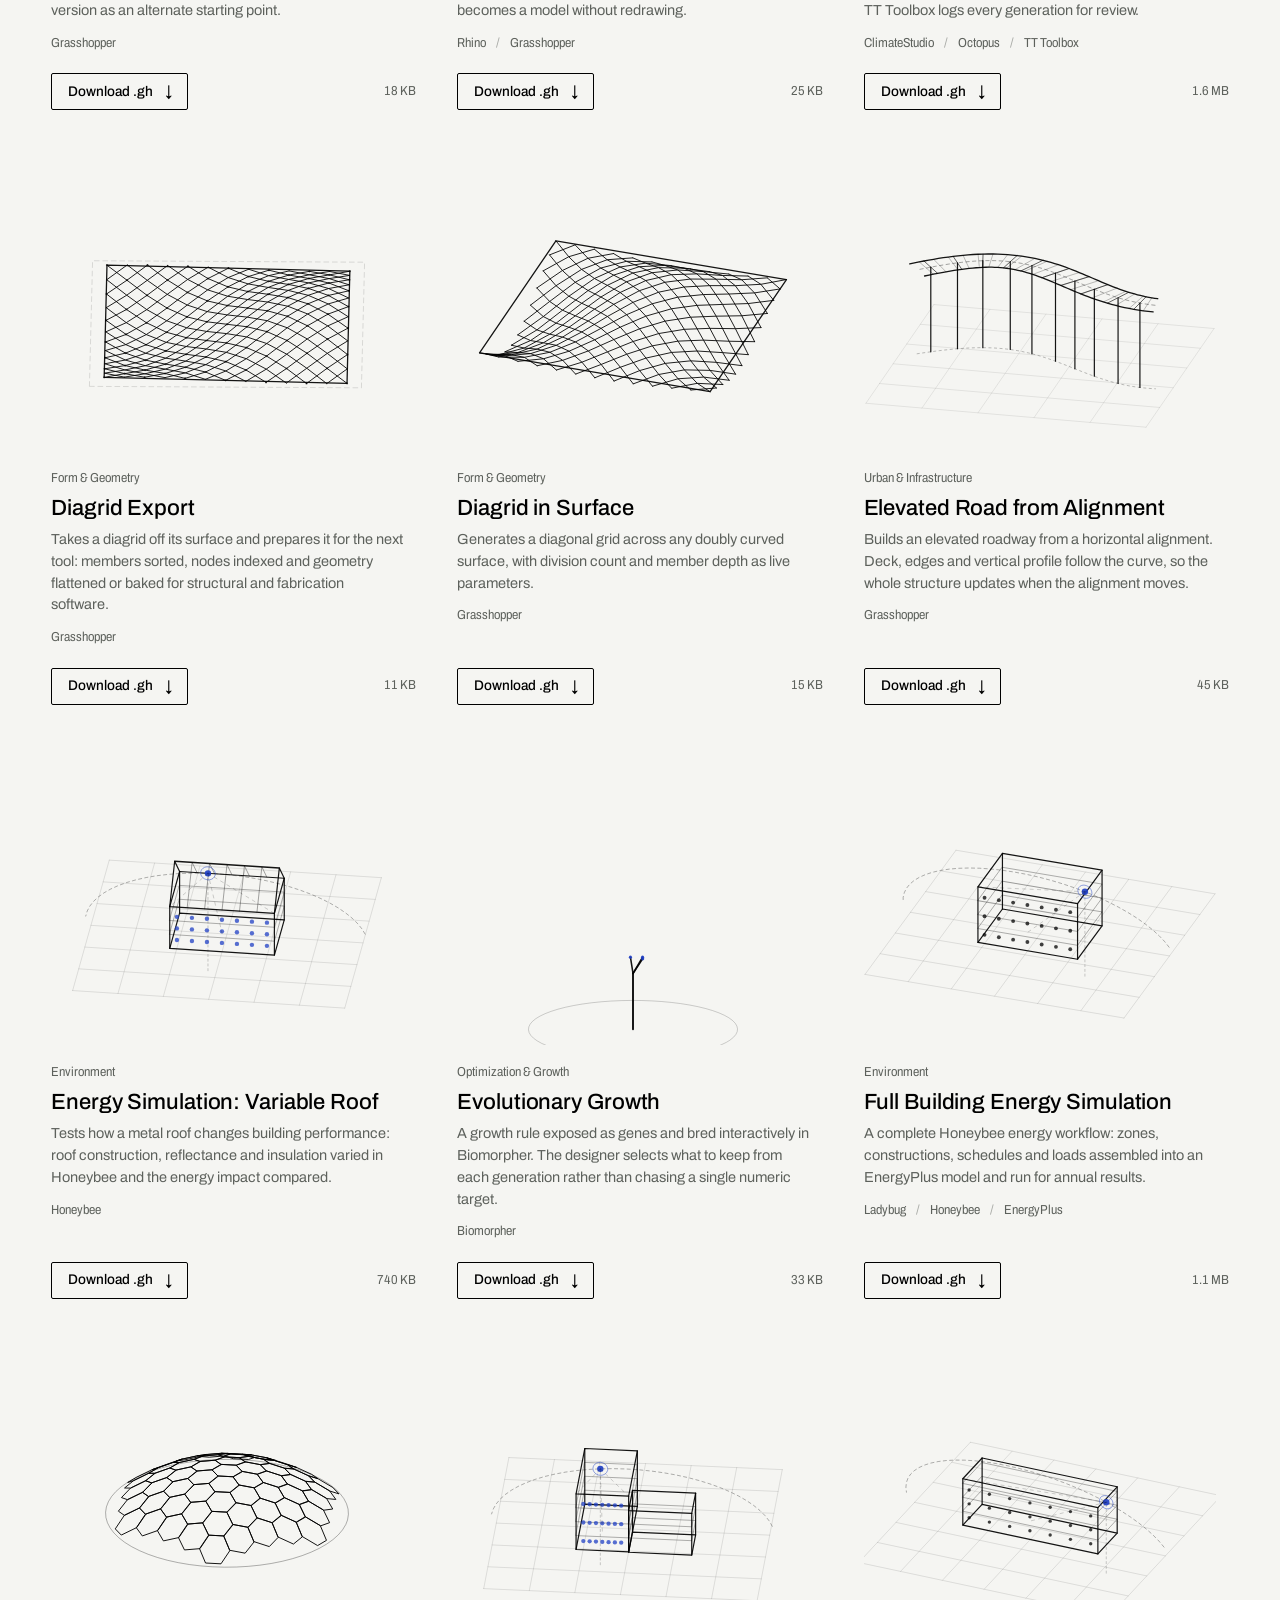
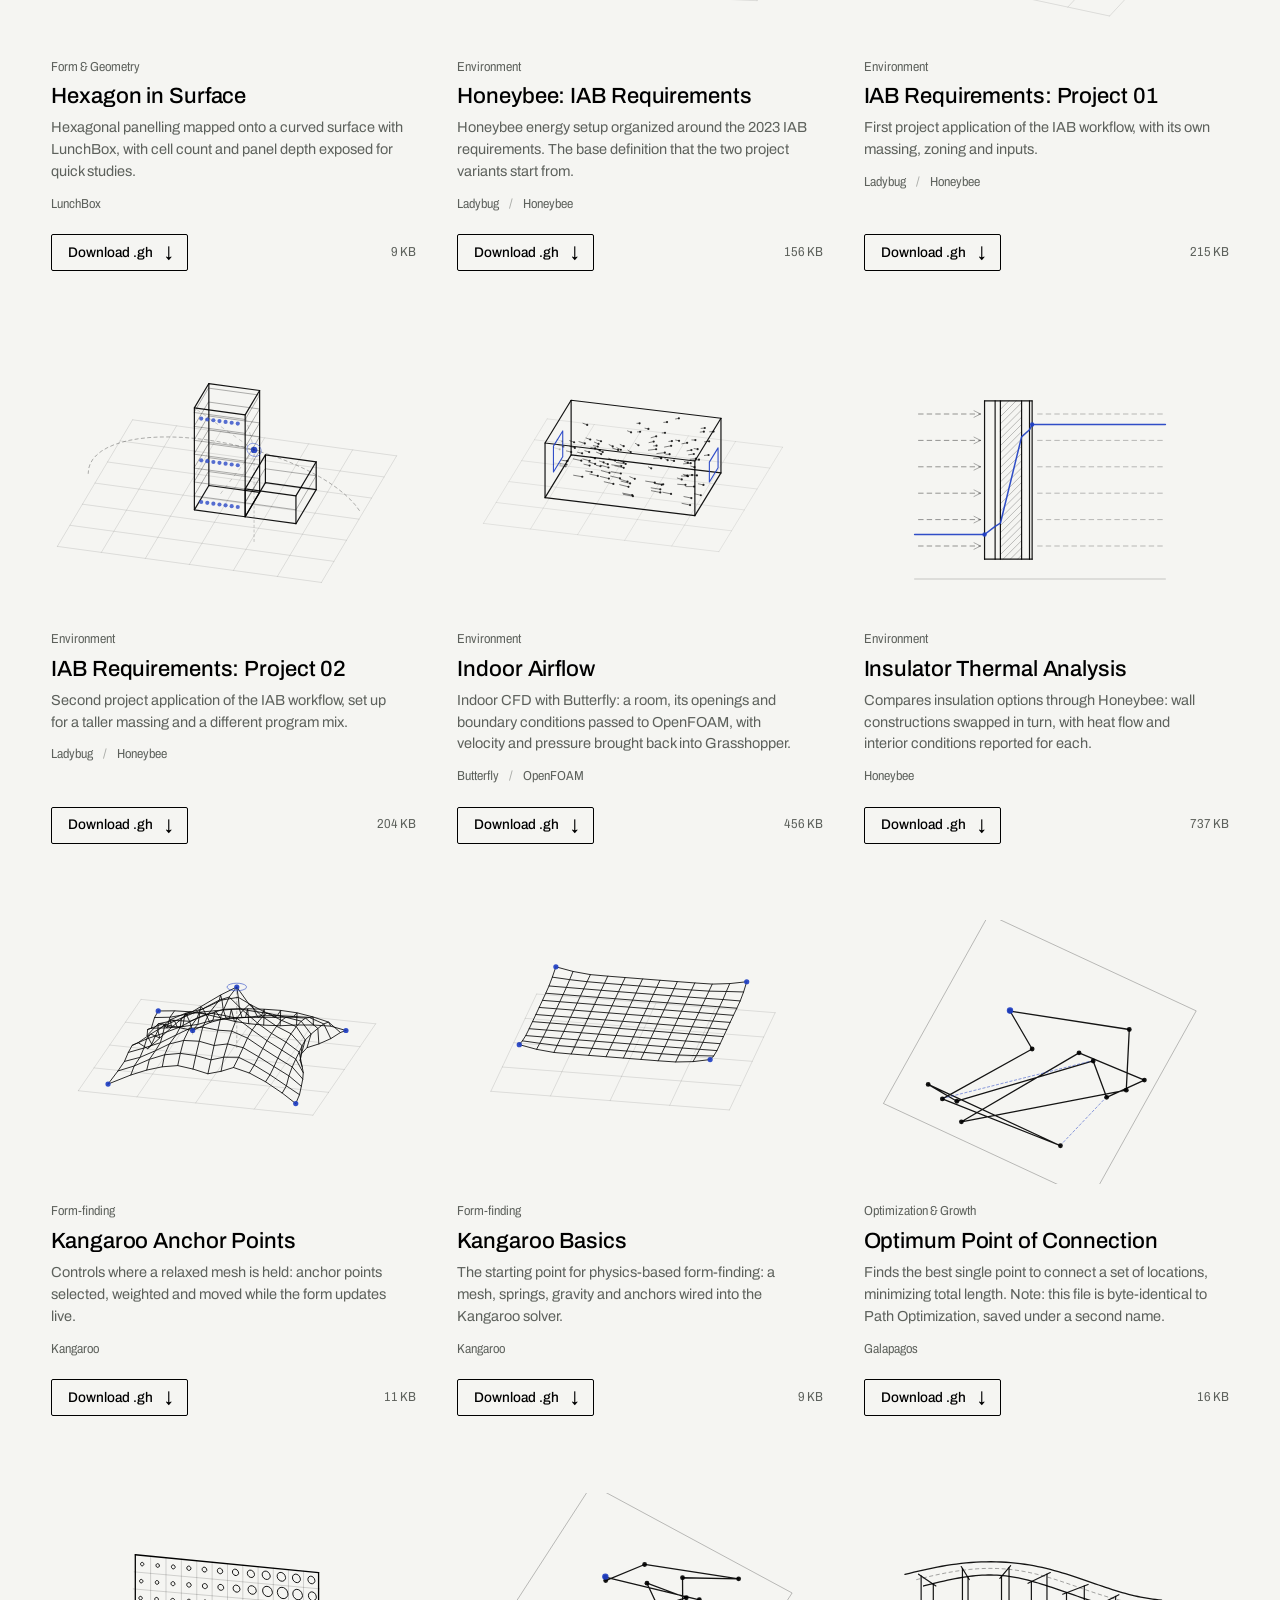
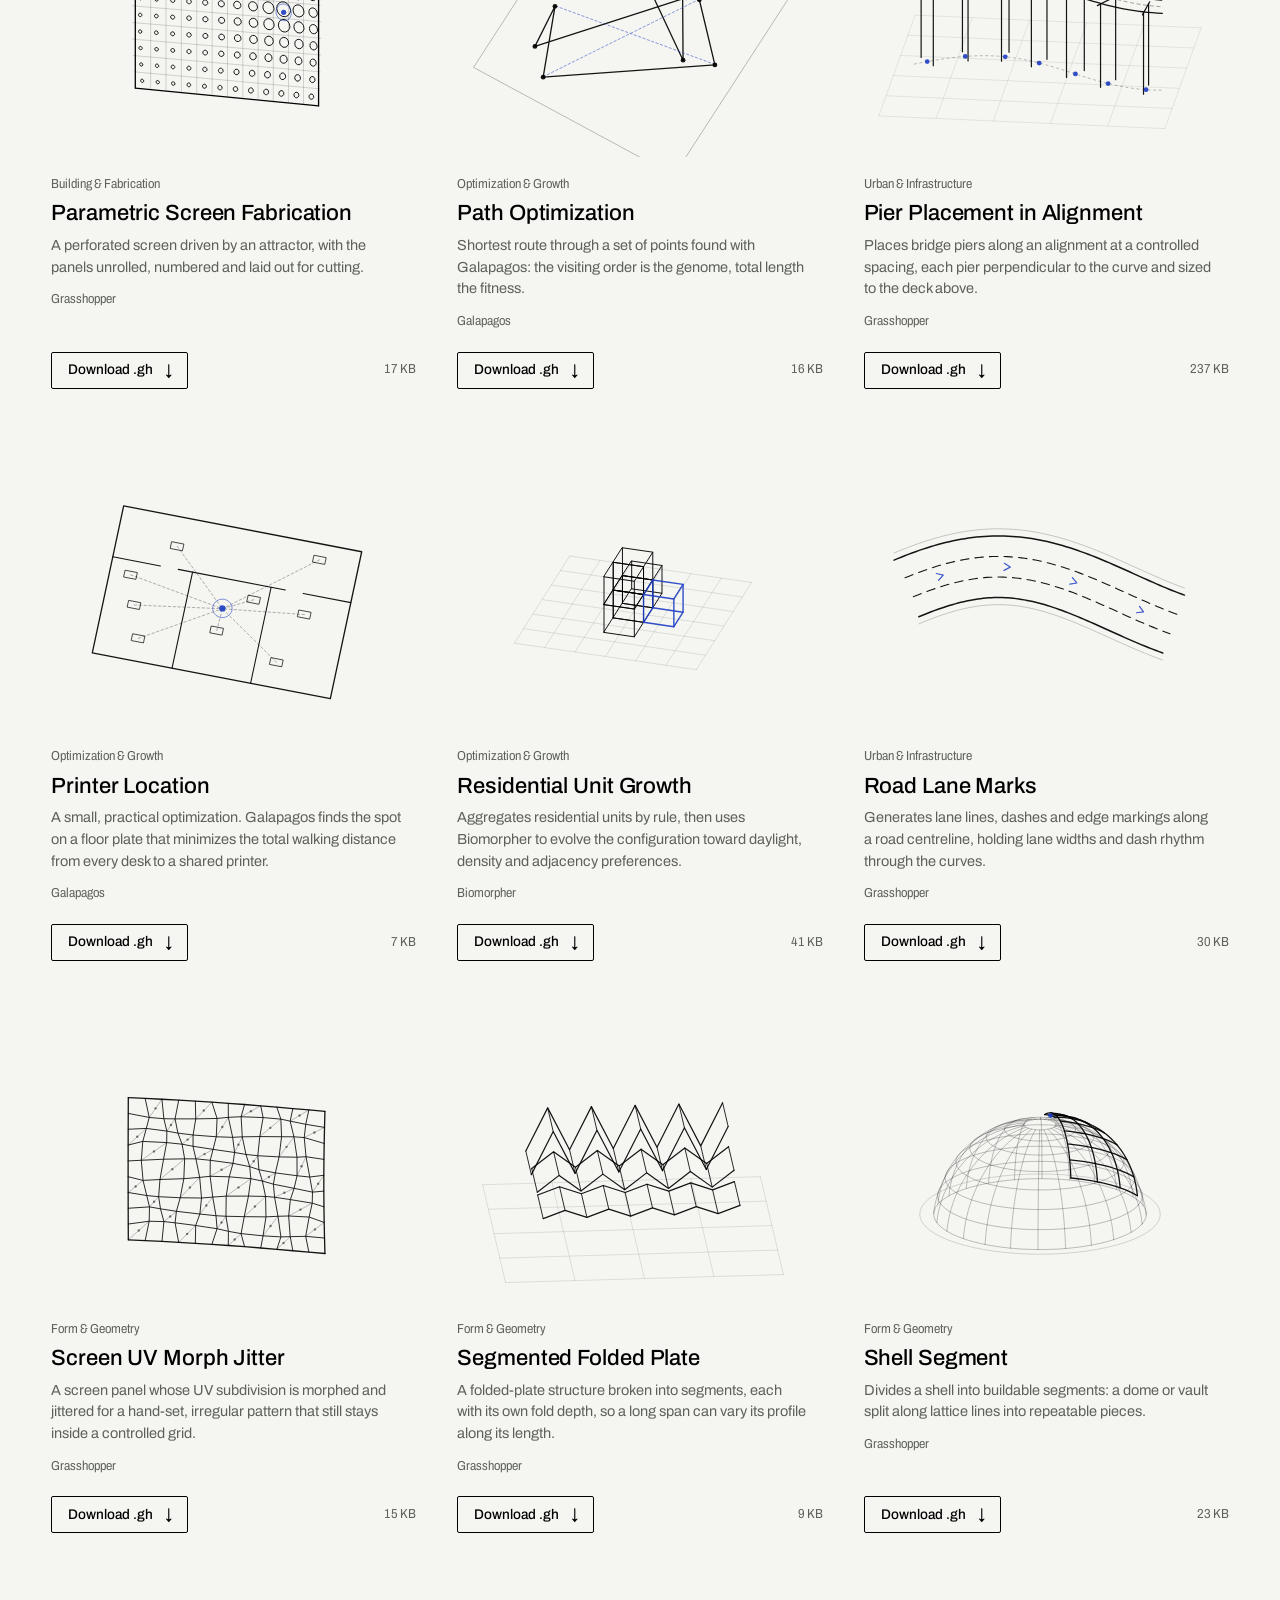
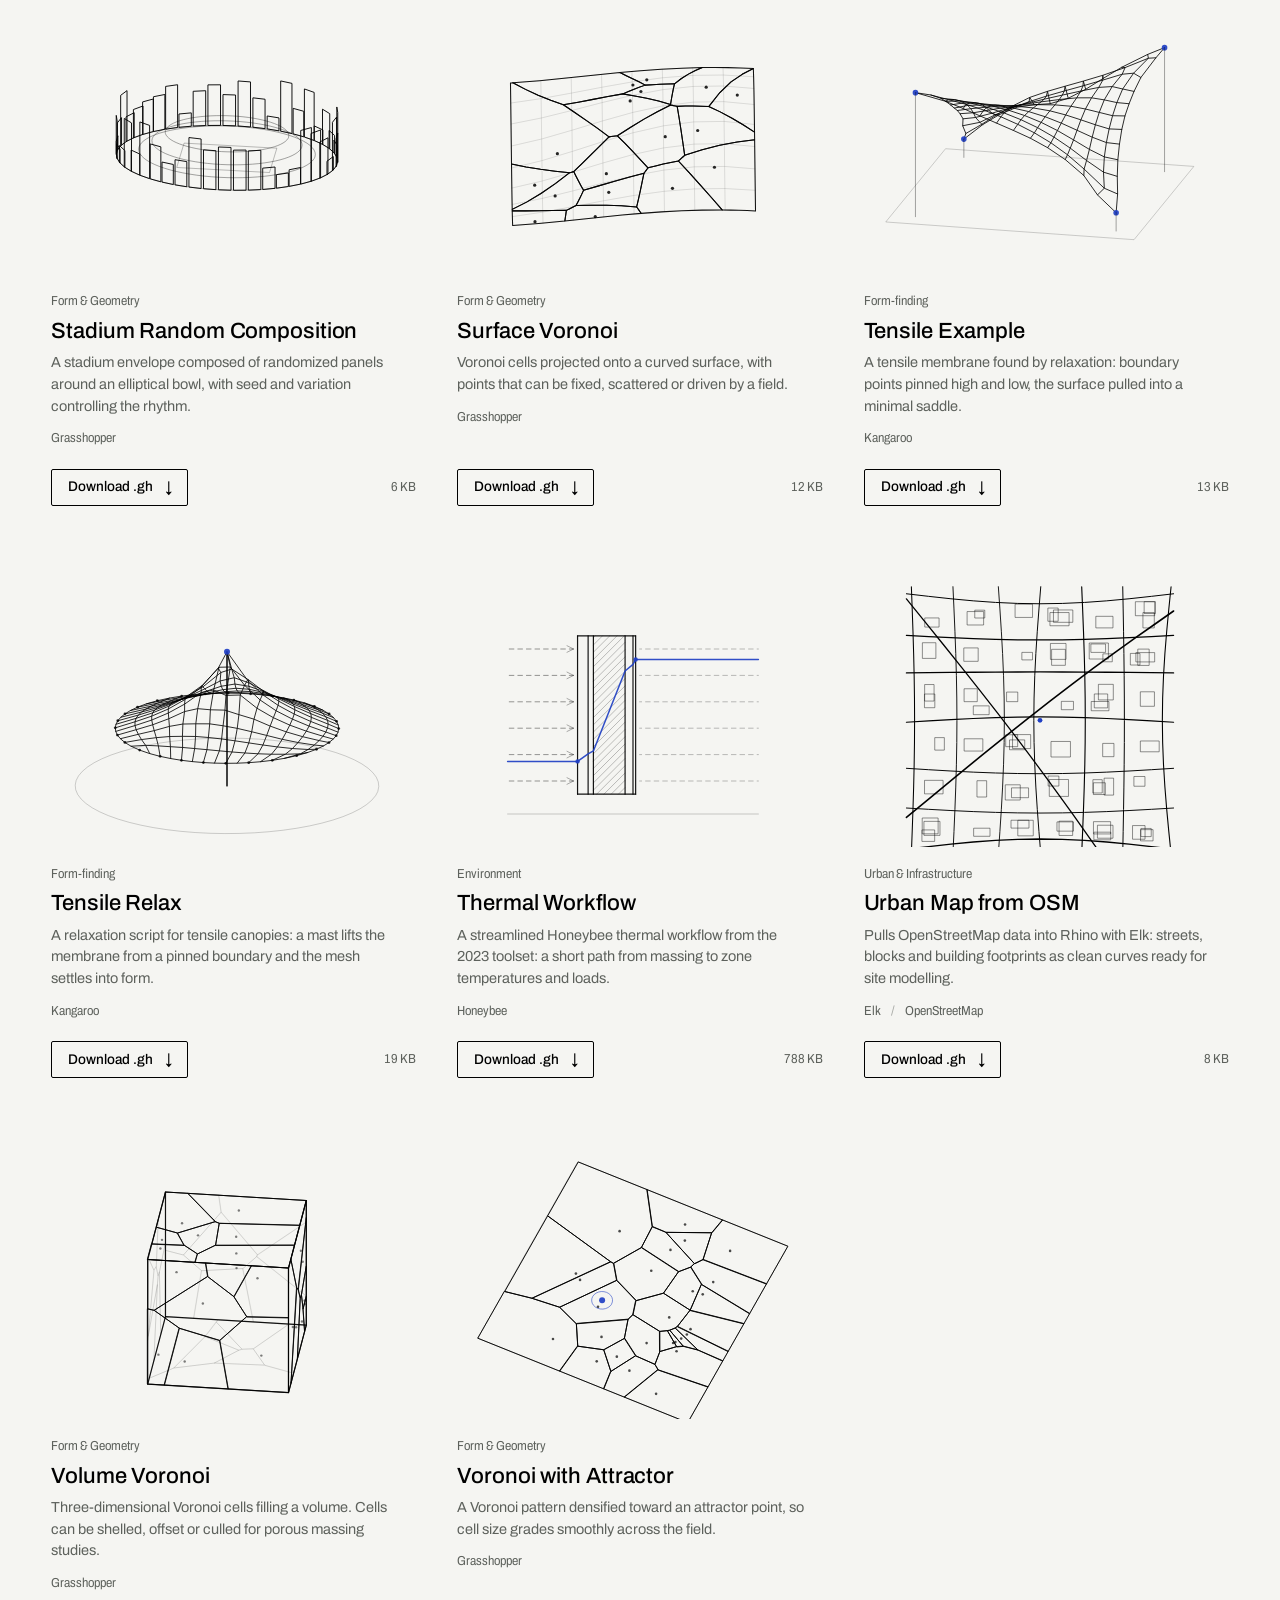
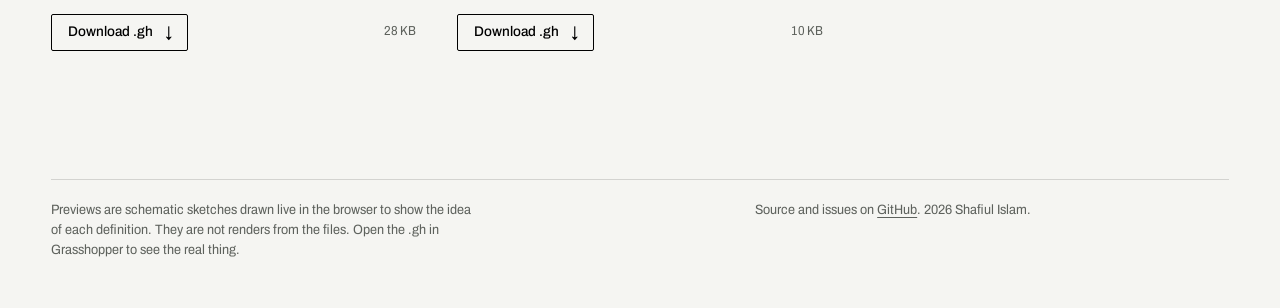
==== commit 1f2a0b37: "Add files via upload" ====
--- a/index.html
+++ b/index.html
@@ -11,7 +11,7 @@
   <link rel="preconnect" href="https://fonts.googleapis.com">
   <link rel="preconnect" href="https://fonts.gstatic.com" crossorigin>
   <link href="https://fonts.googleapis.com/css2?family=Archivo:ital,wdth,wght@0,62..125,100..900;1,62..125,100..900&display=swap" rel="stylesheet">
-  <link rel="stylesheet" href="assets/style.css?v=14">
+  <link rel="stylesheet" href="assets/style.css?v=15">
   <link rel="icon" href="assets/favicon.svg" type="image/svg+xml">
 </head>
 <body>
@@ -42,7 +42,7 @@
     <p>Source and issues on <a href="https://github.com/ShafiArch/Grasshopper" data-repo="" target="_blank" rel="noopener">GitHub</a>. <span id="year"></span> Shafiul Islam.</p>
   </footer>
 
-  <script src="assets/previews.js?v=14"></script>
-  <script src="assets/site.js?v=14"></script>
+  <script src="assets/previews.js?v=15"></script>
+  <script src="assets/site.js?v=15"></script>
 </body>
 </html>
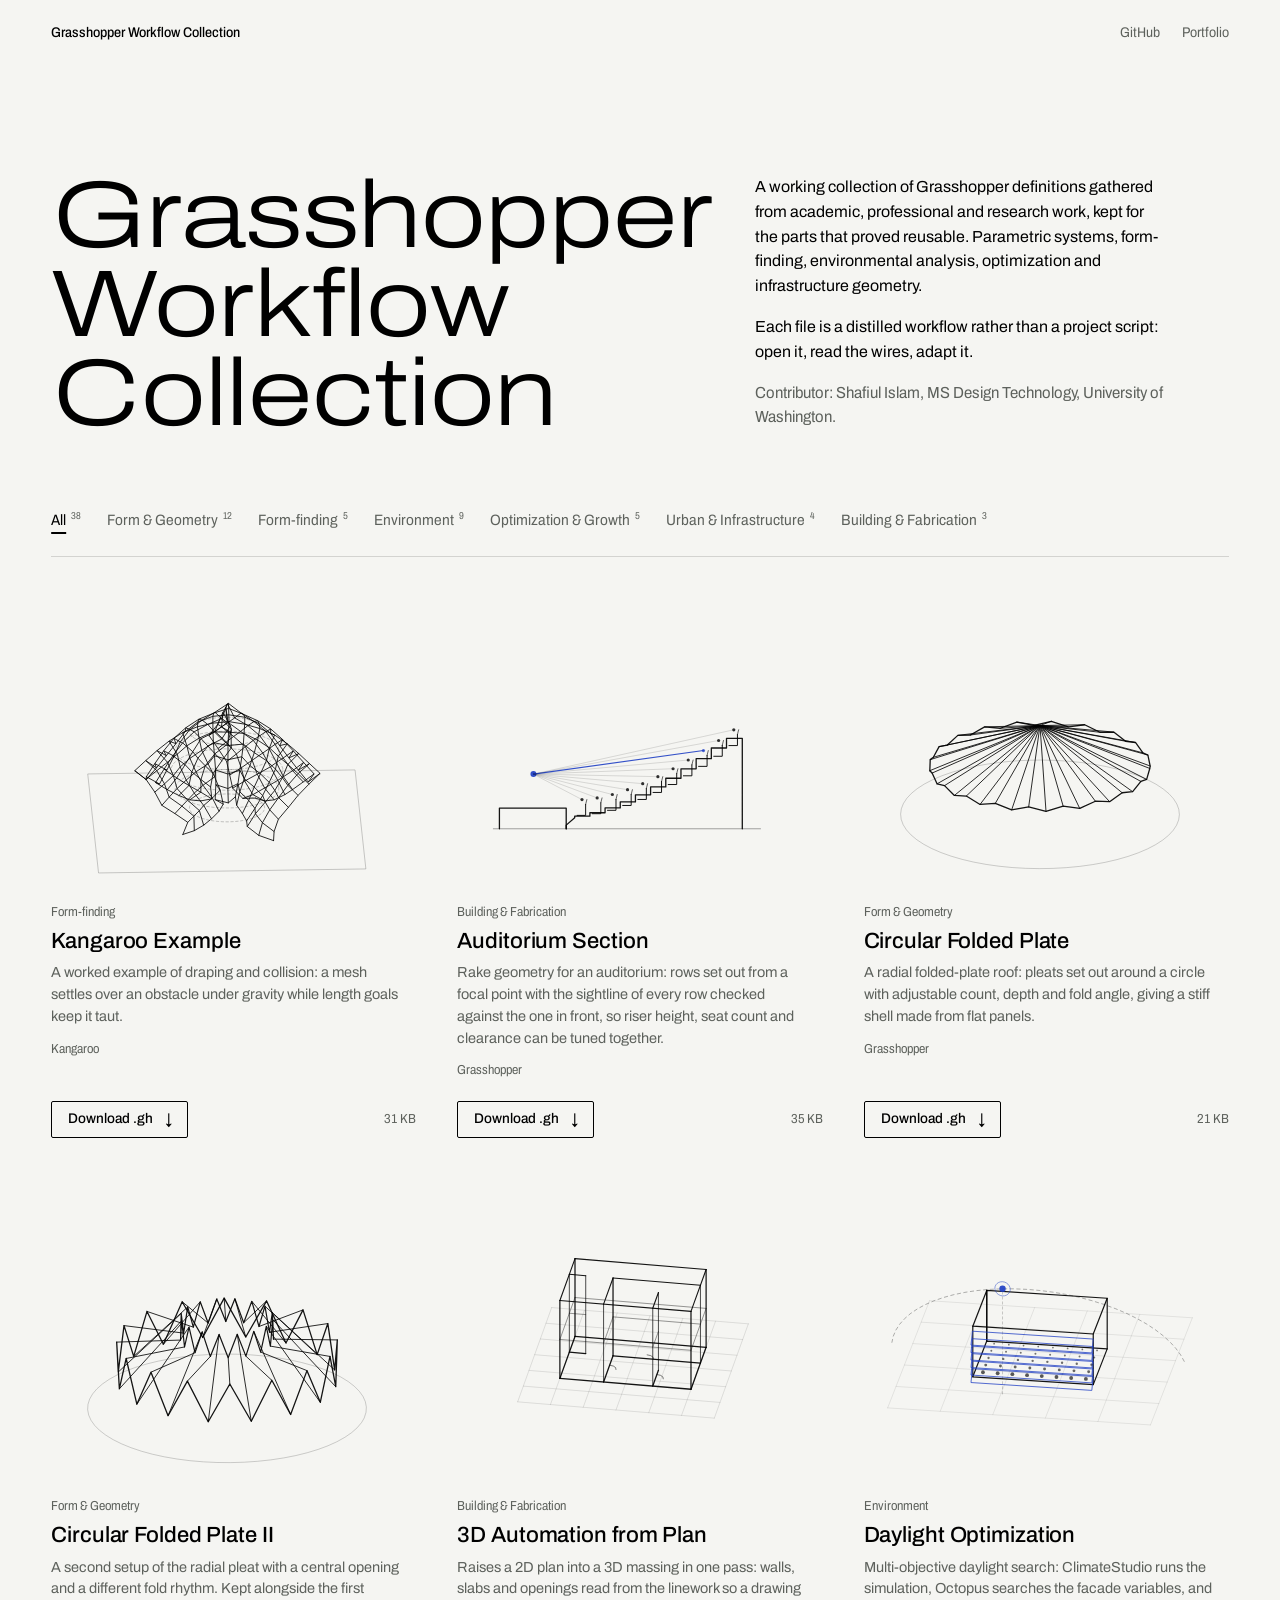
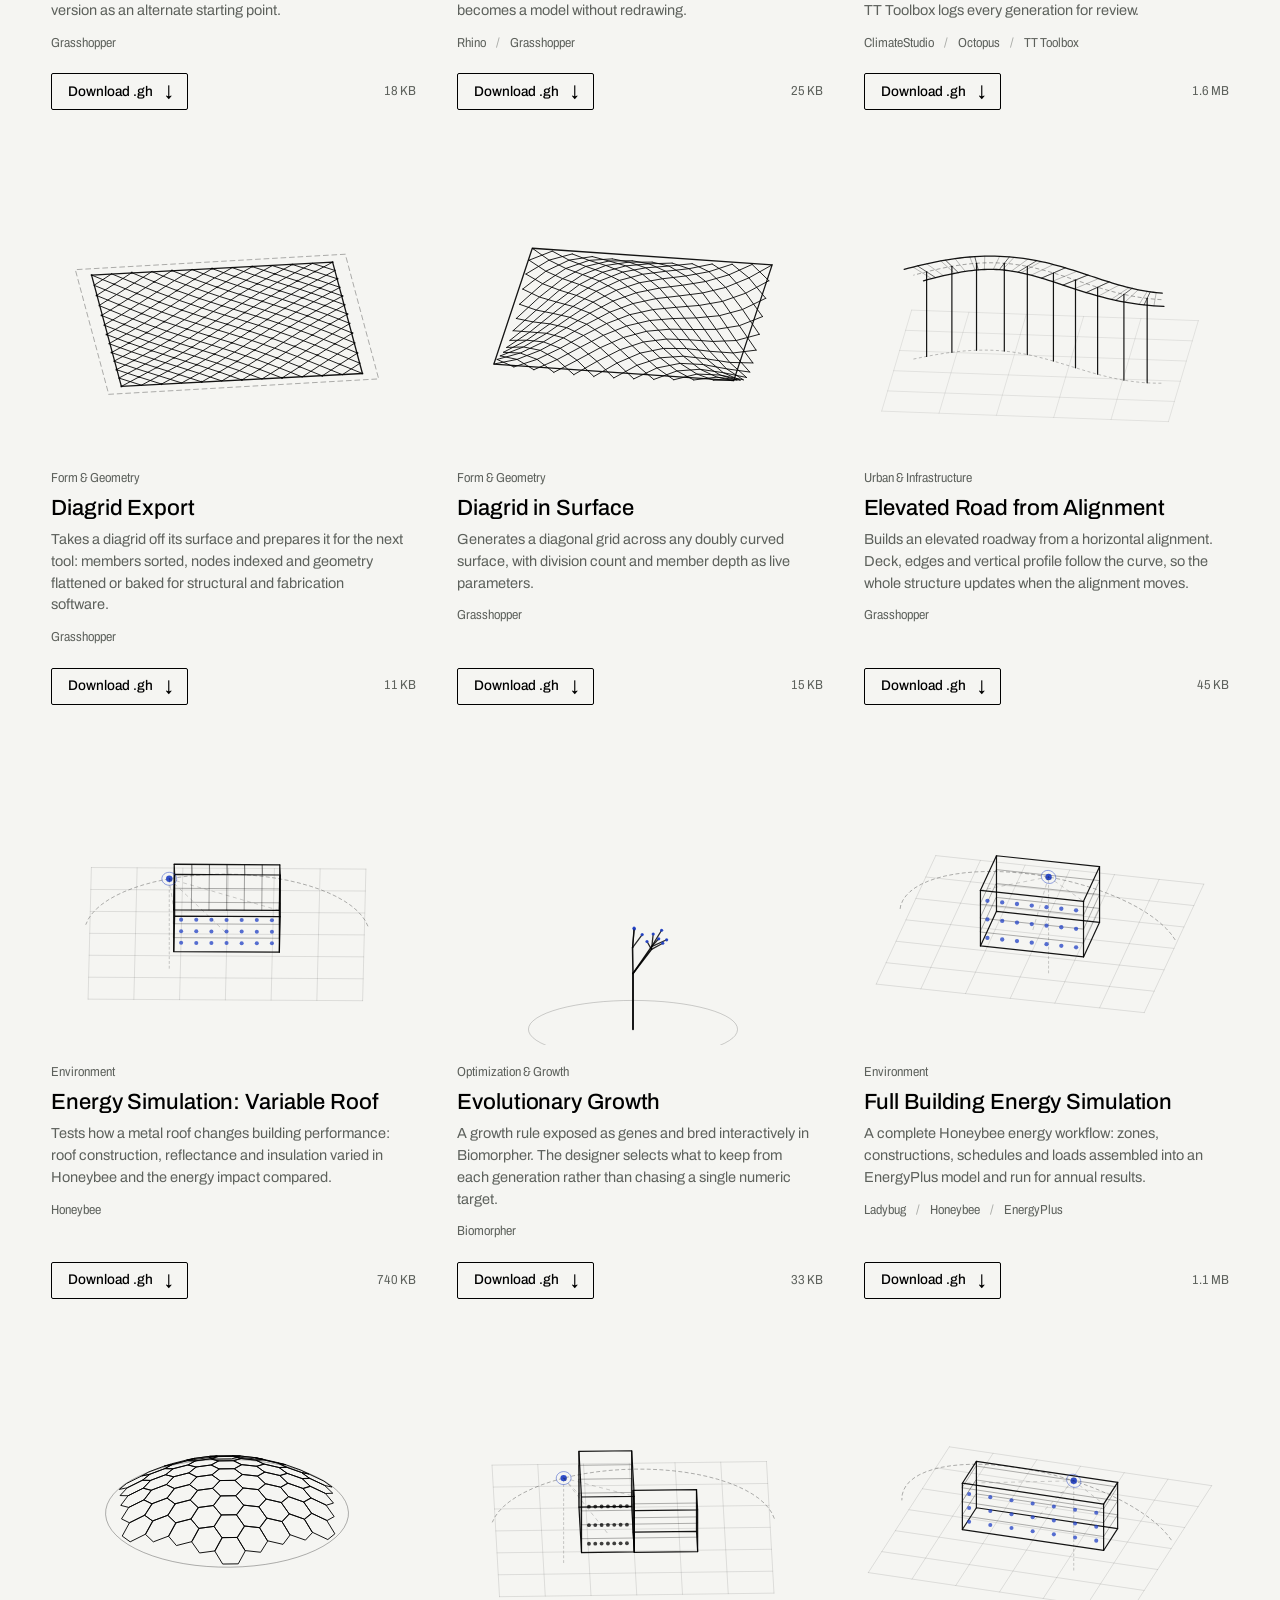
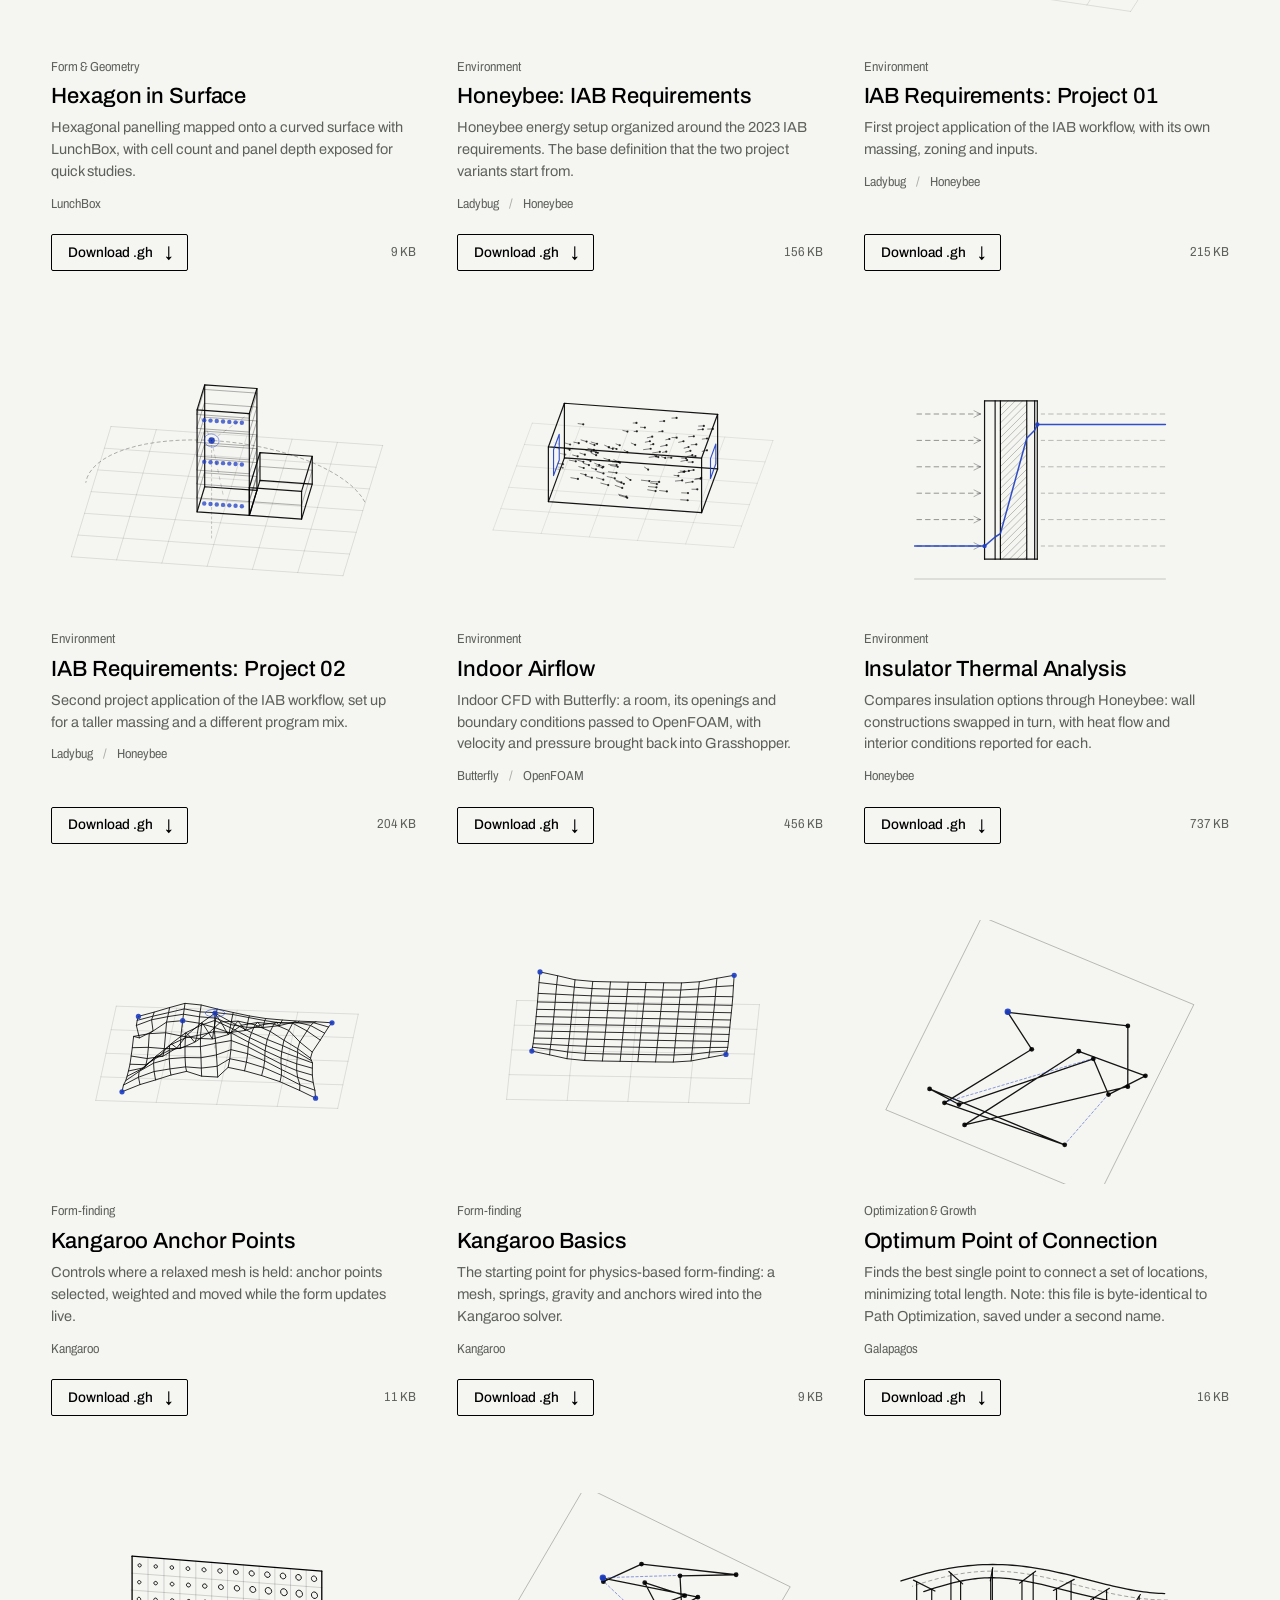
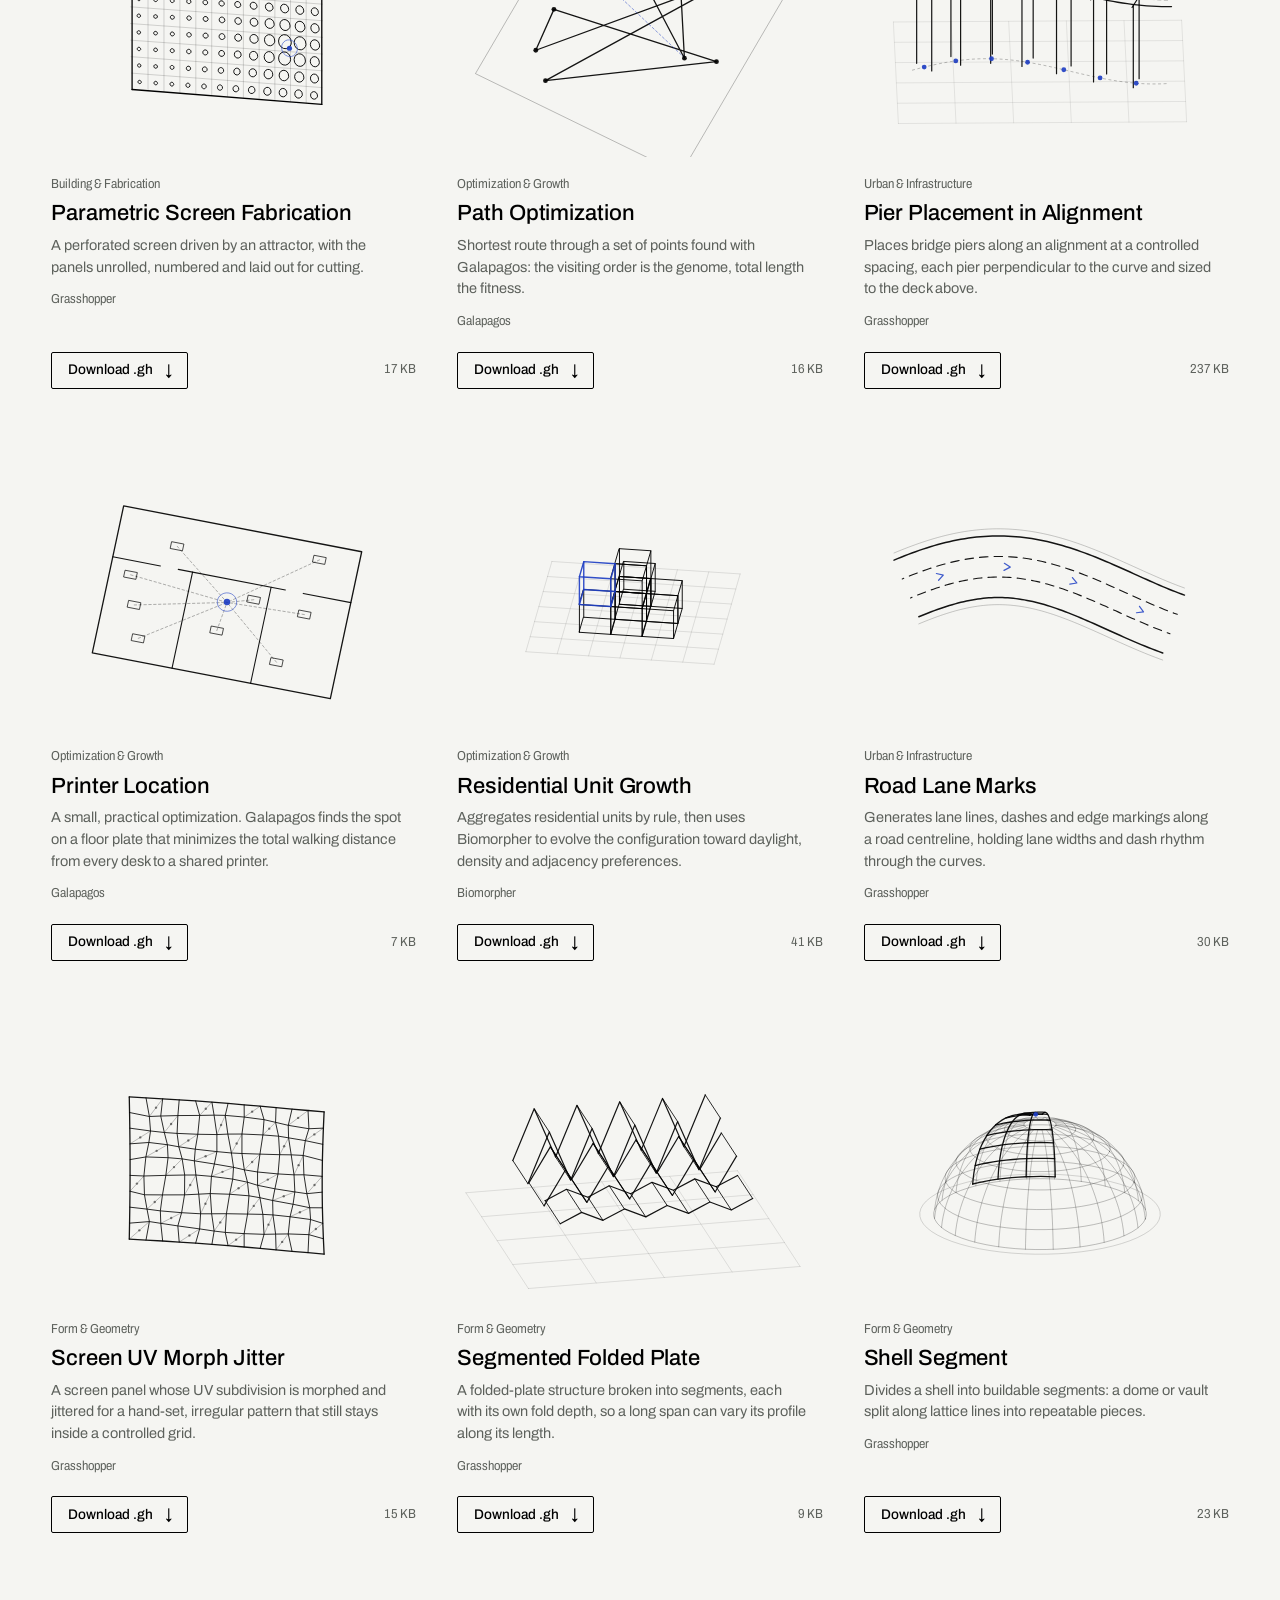
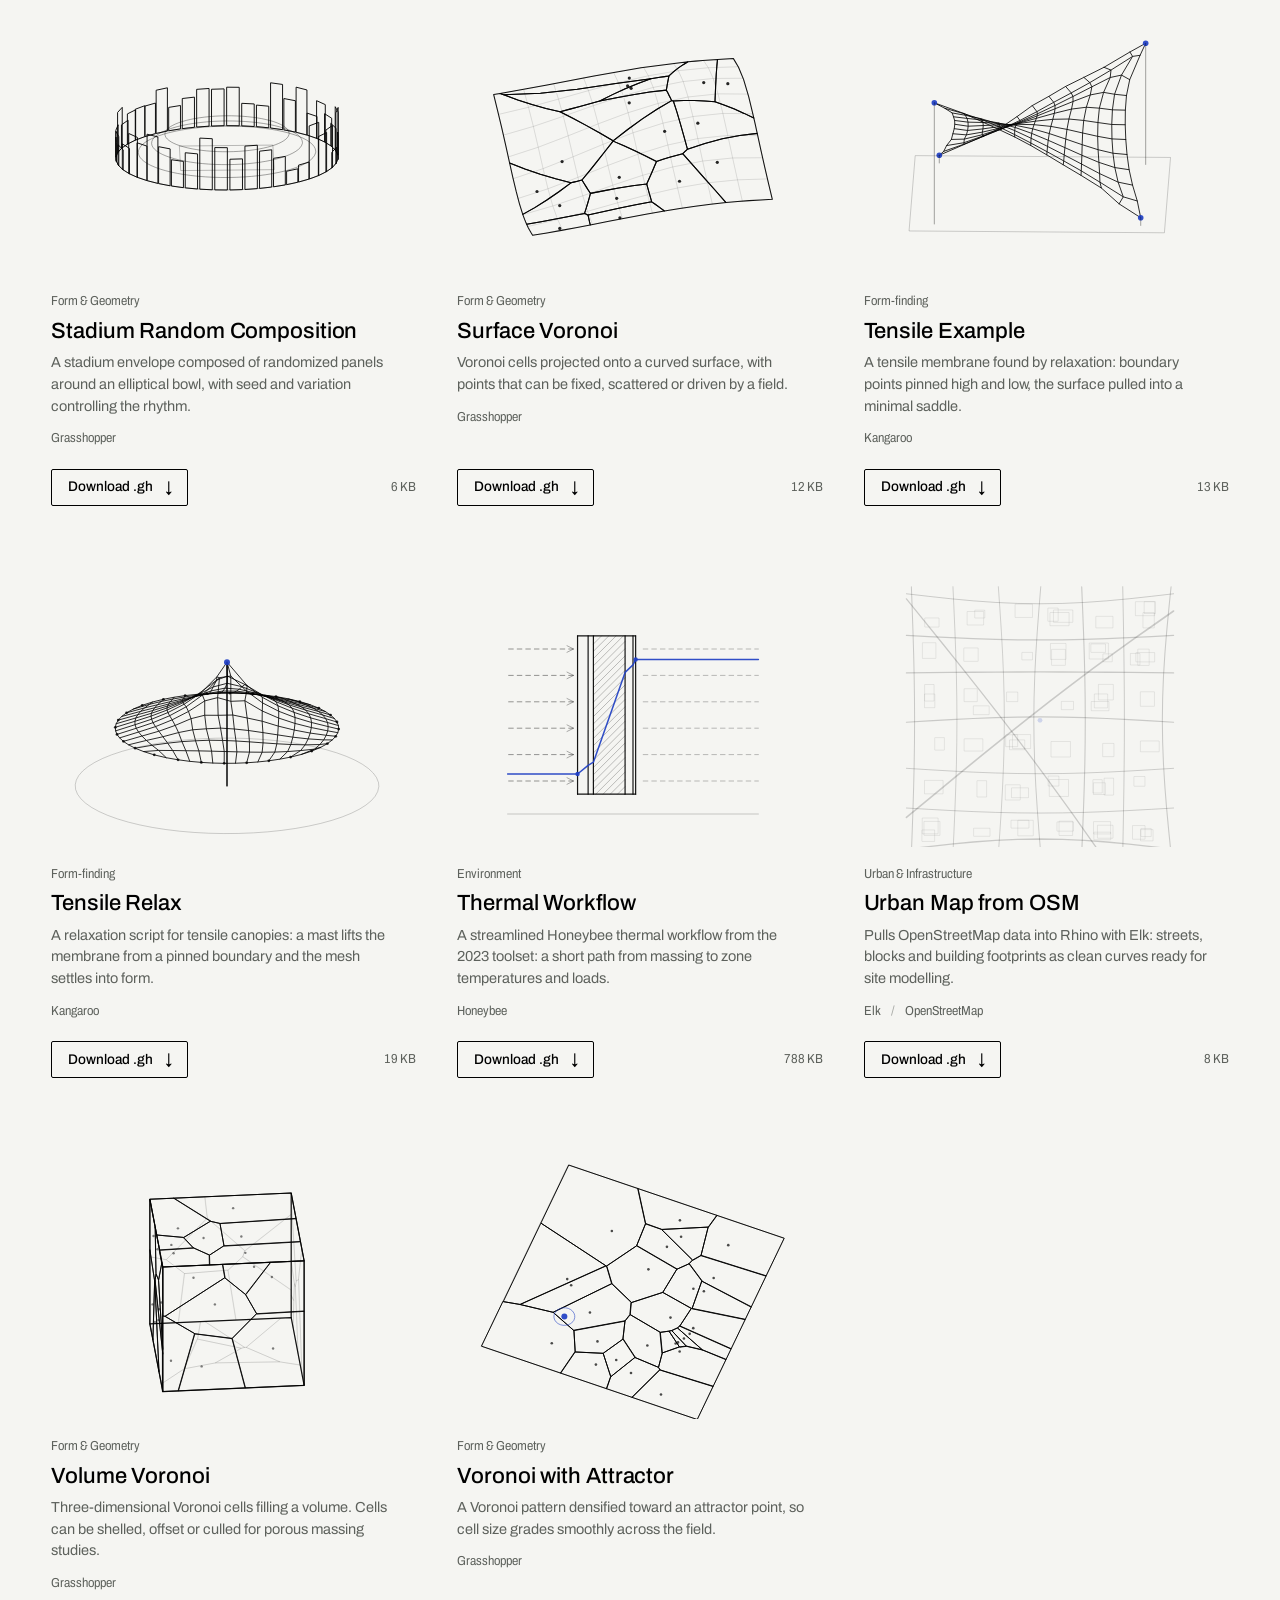
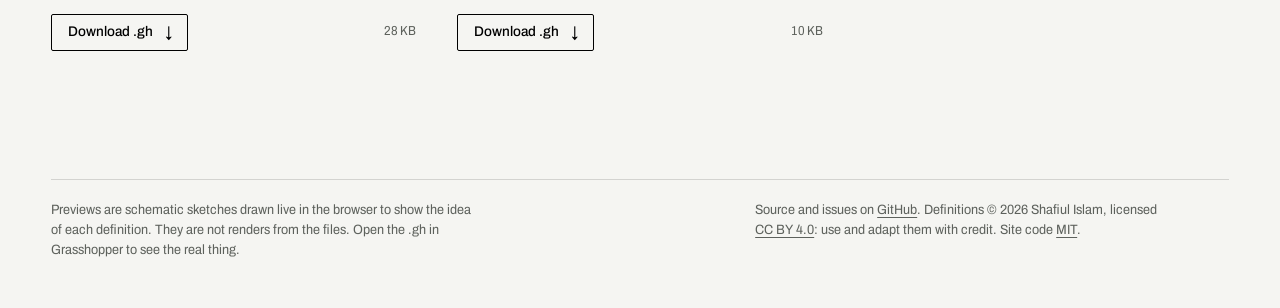
==== commit 68a0a9c9: "Licensing: CC BY 4.0 for the definitions, MIT for the site code; notices in README and footer Co-Aut" ====
--- a/index.html
+++ b/index.html
@@ -39,7 +39,7 @@
 
   <footer class="foot">
     <p>Previews are schematic sketches drawn live in the browser to show the idea of each definition. They are not renders from the files. Open the .gh in Grasshopper to see the real thing.</p>
-    <p>Source and issues on <a href="https://github.com/ShafiArch/Grasshopper" data-repo="" target="_blank" rel="noopener">GitHub</a>. <span id="year"></span> Shafiul Islam.</p>
+    <p>Source and issues on <a href="https://github.com/ShafiArch/Grasshopper" data-repo="" target="_blank" rel="noopener">GitHub</a>. Definitions &copy; <span id="year"></span> Shafiul Islam, licensed <a href="https://creativecommons.org/licenses/by/4.0/" target="_blank" rel="noopener license">CC BY 4.0</a>: use and adapt them with credit. Site code <a href="https://github.com/ShafiArch/Grasshopper/blob/main/LICENSE" target="_blank" rel="noopener license">MIT</a>.</p>
   </footer>
 
   <script src="assets/previews.js?v=15"></script>
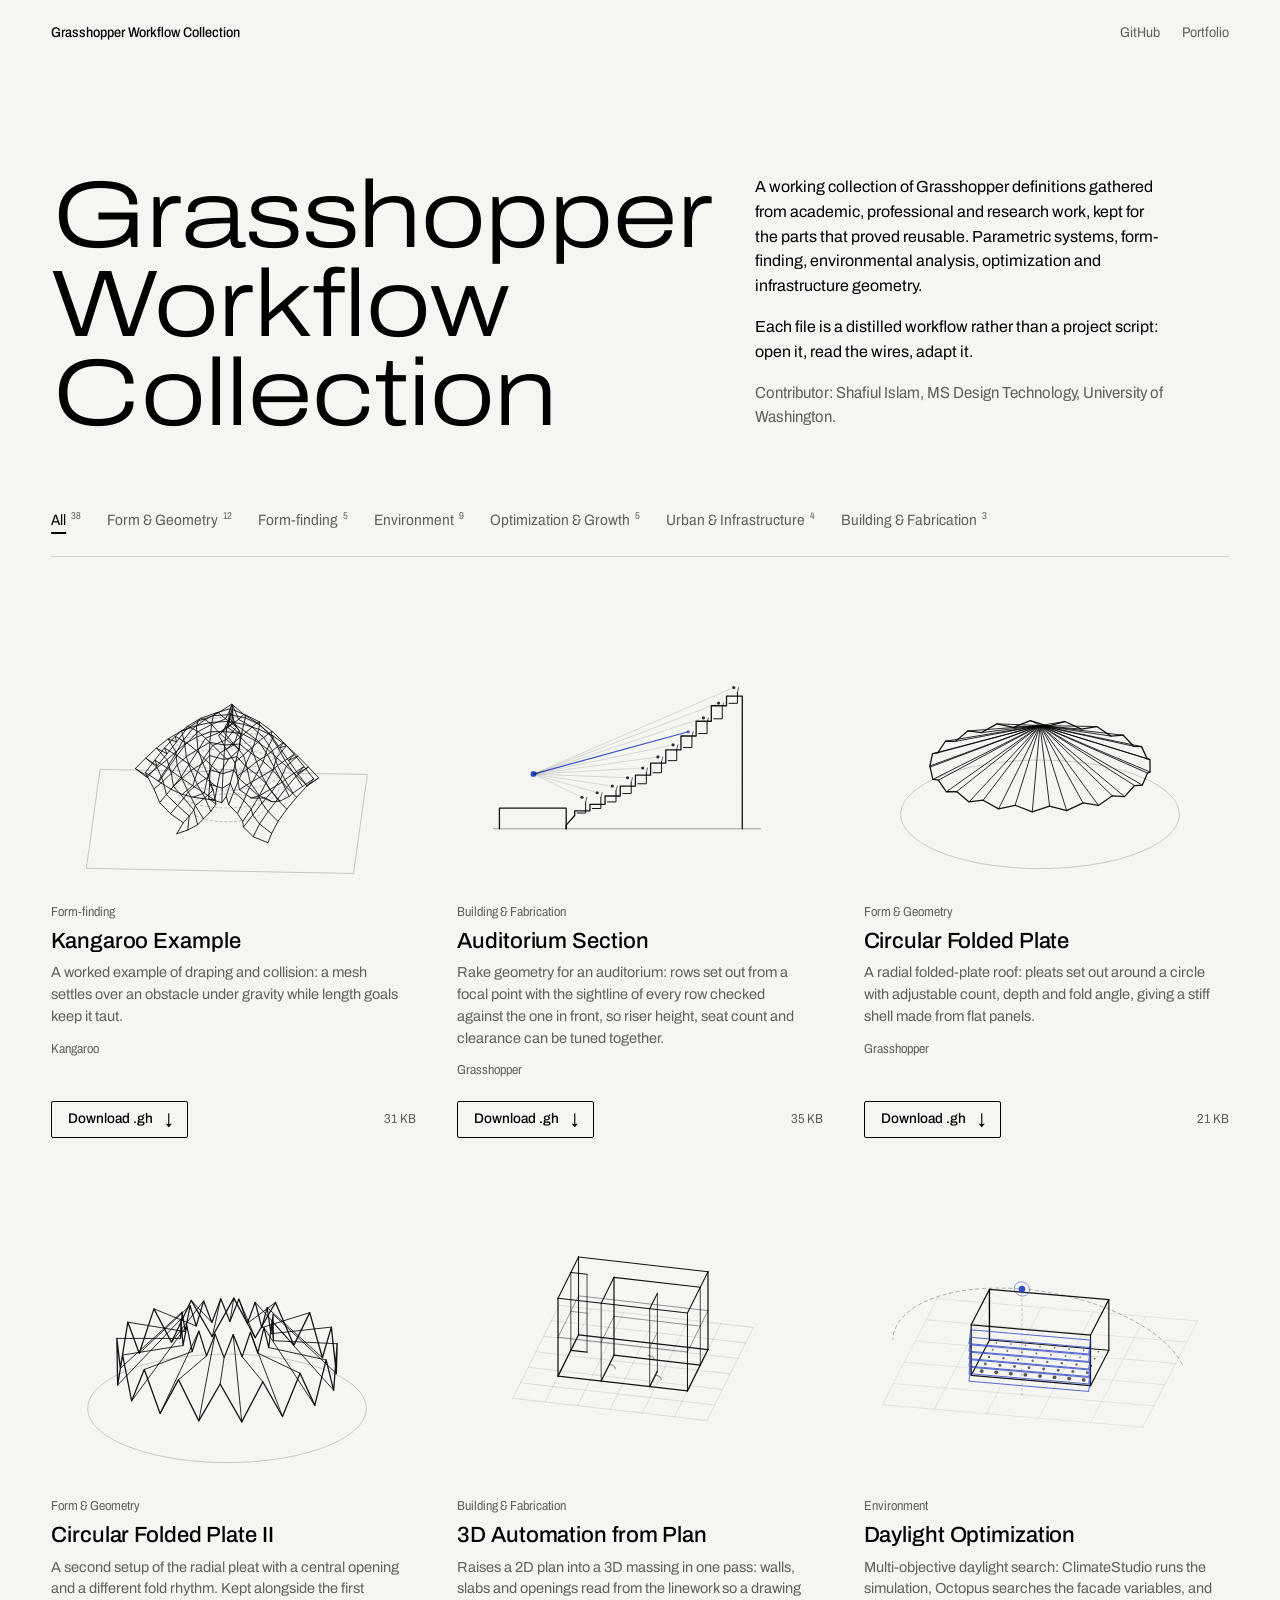
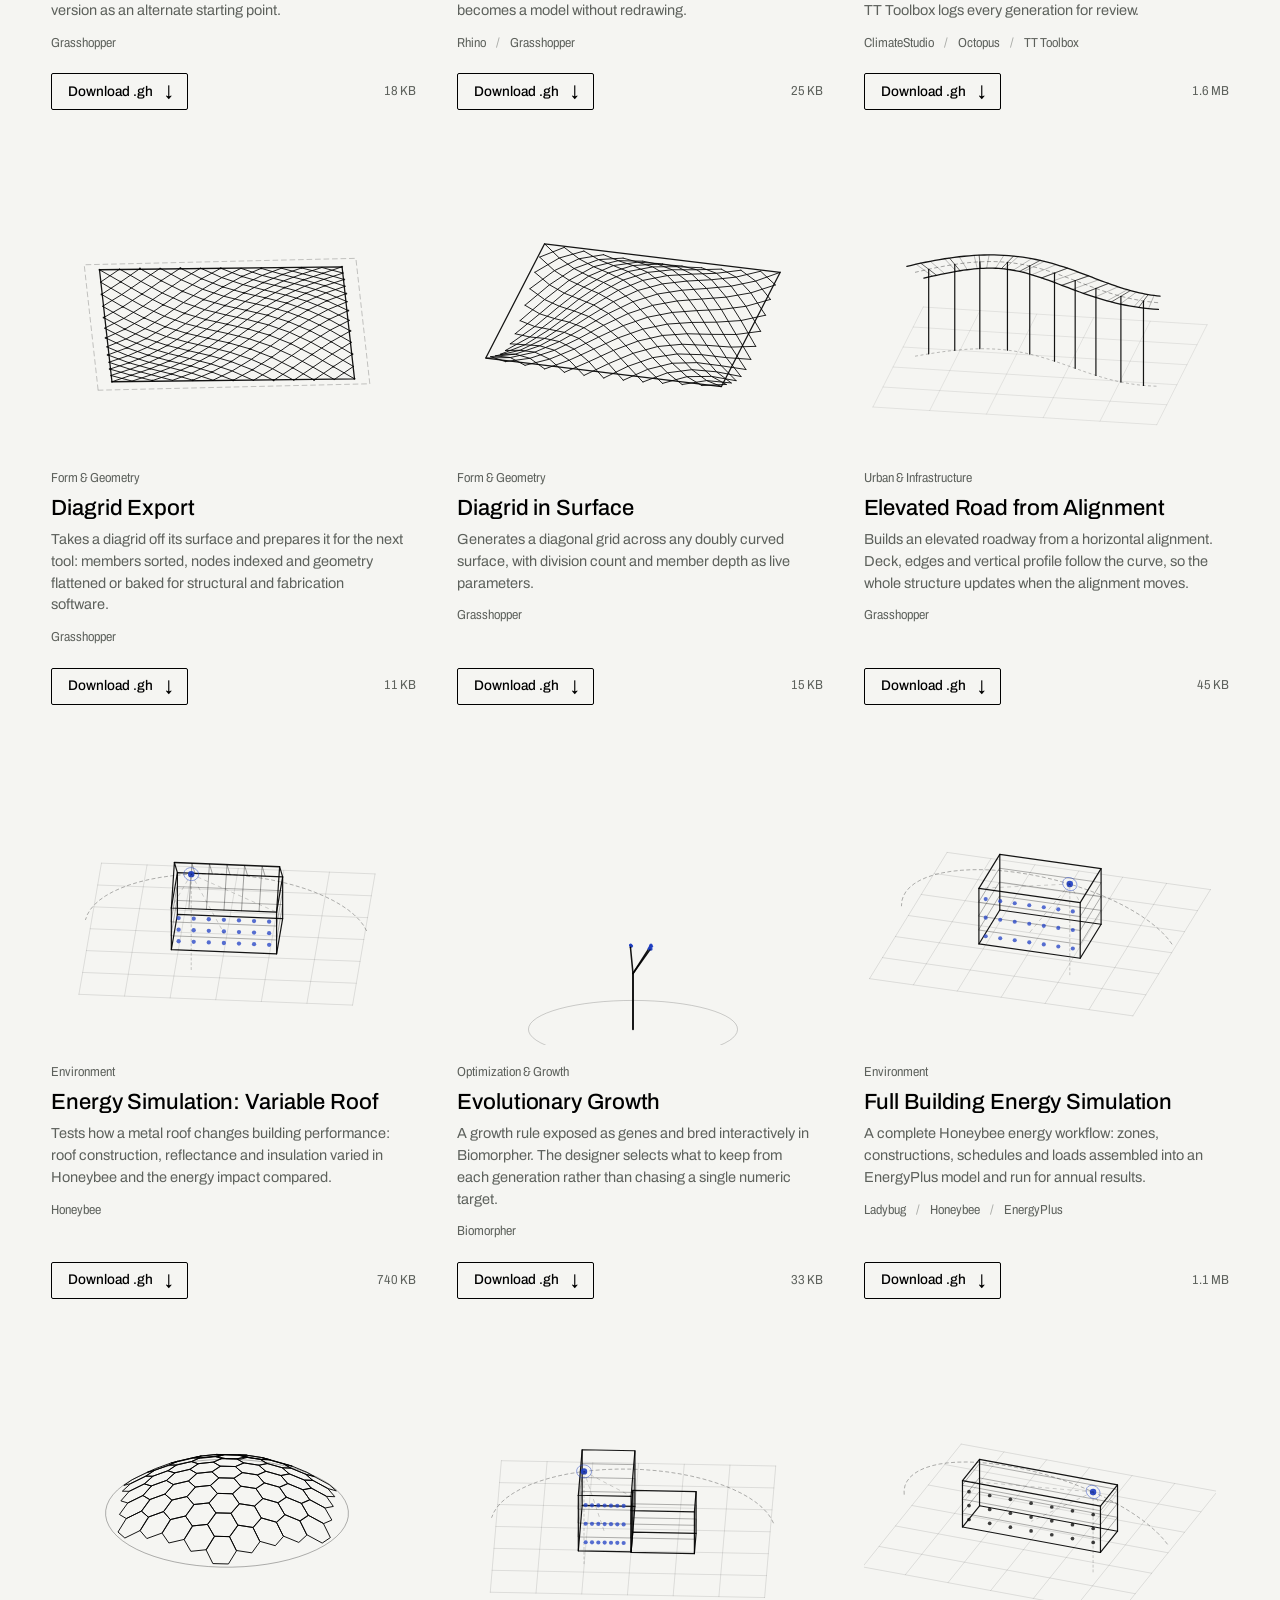
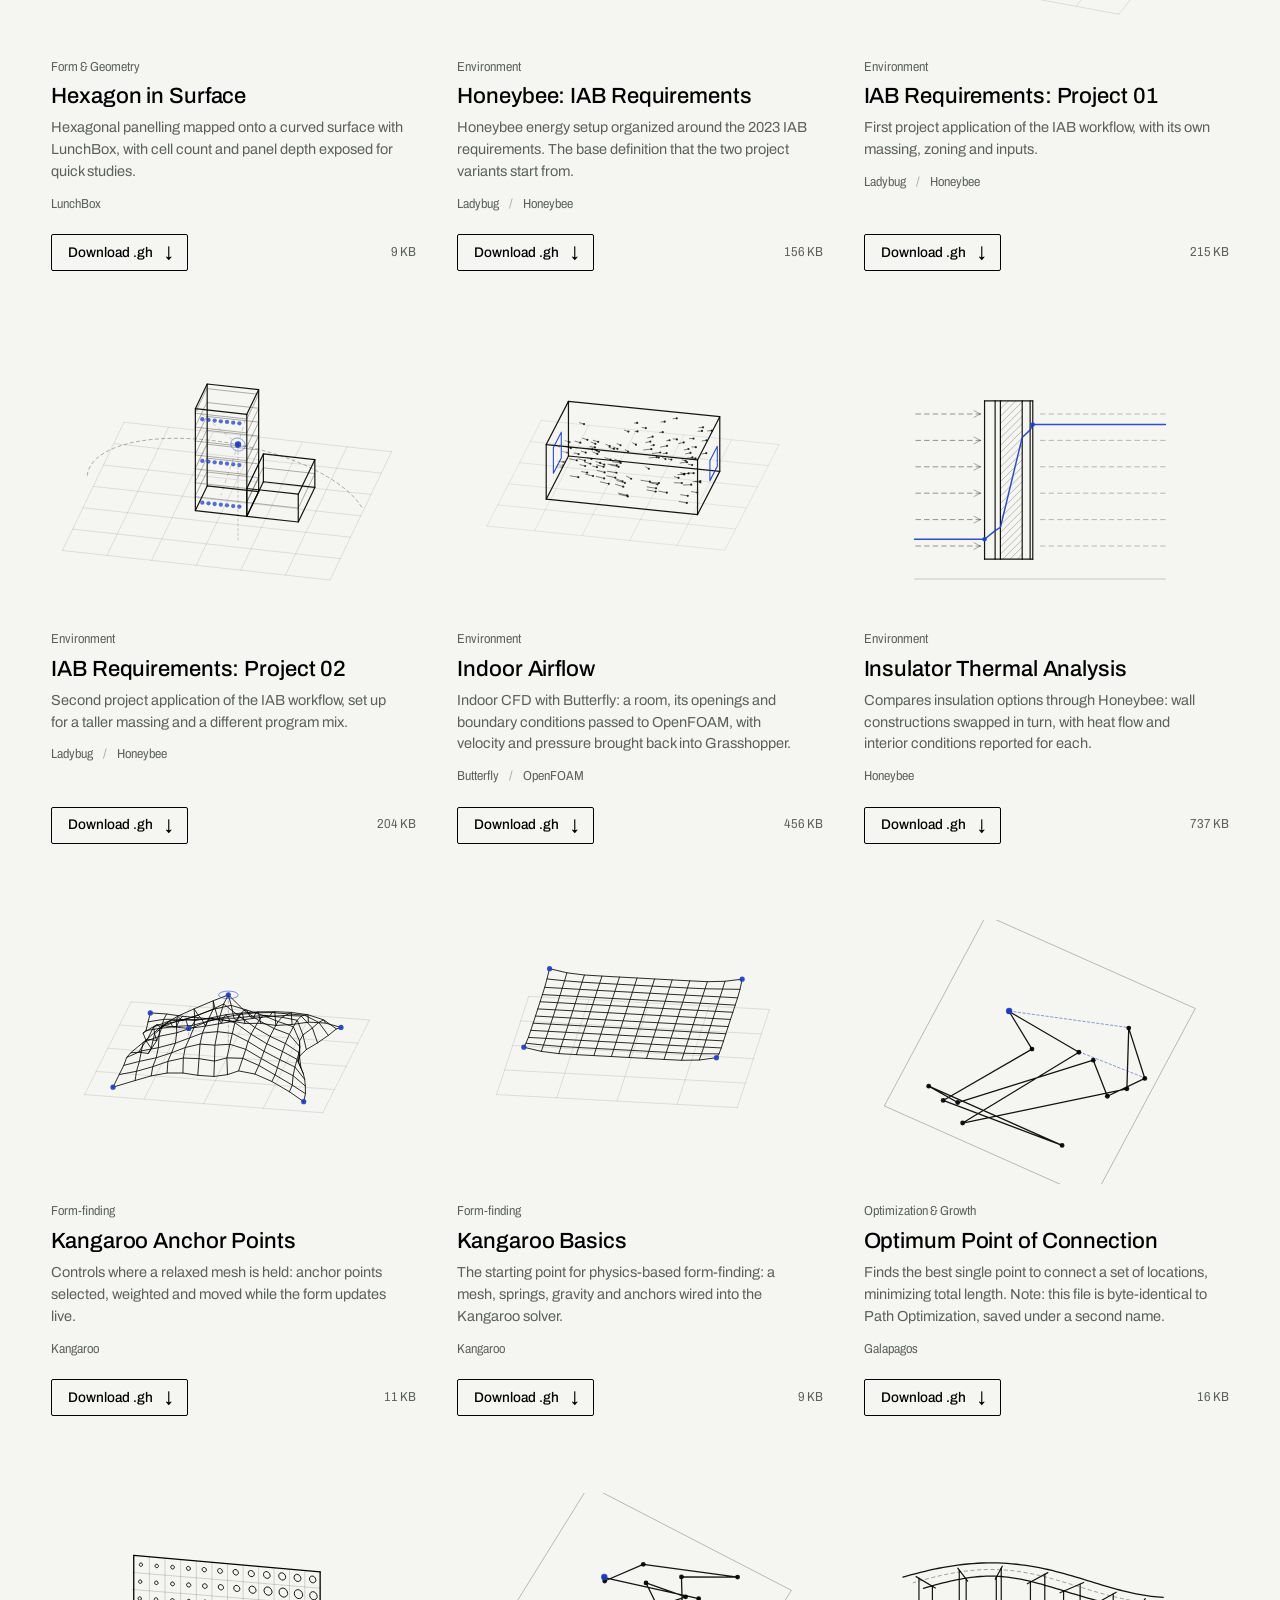
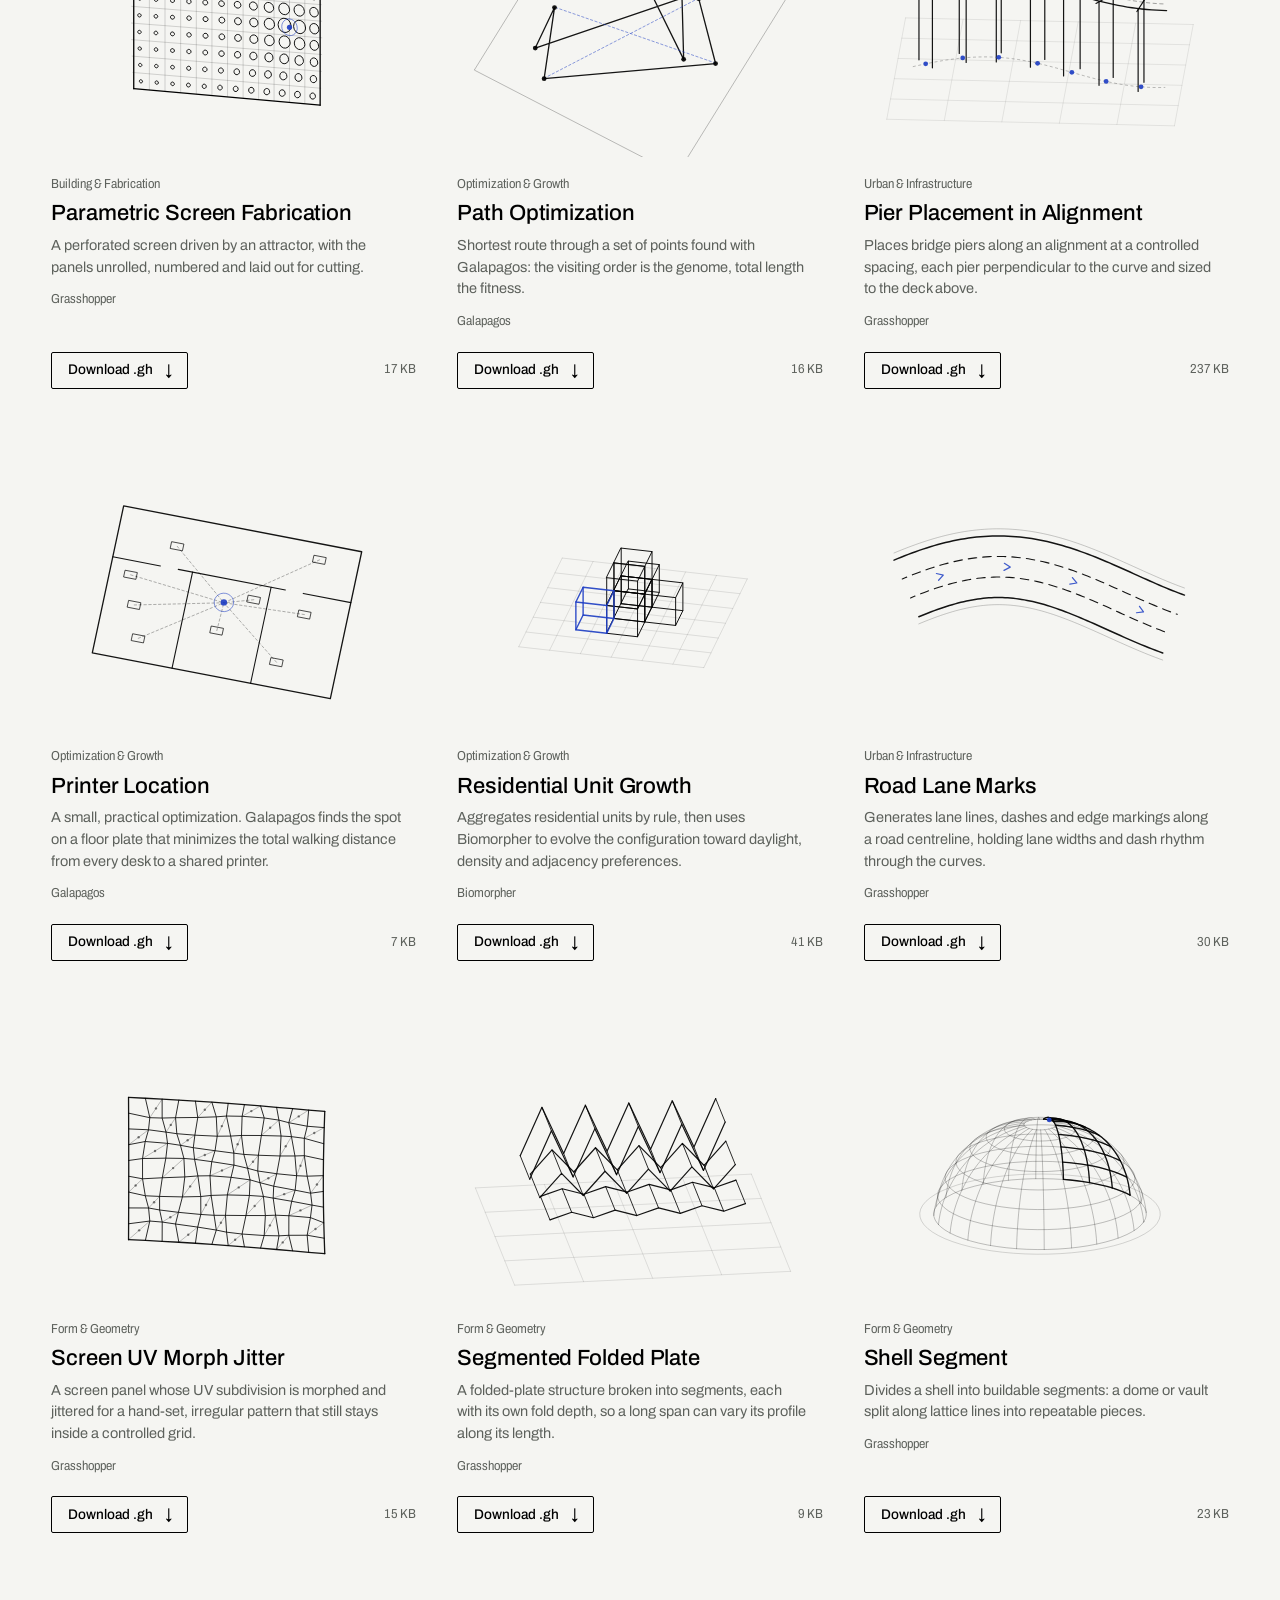
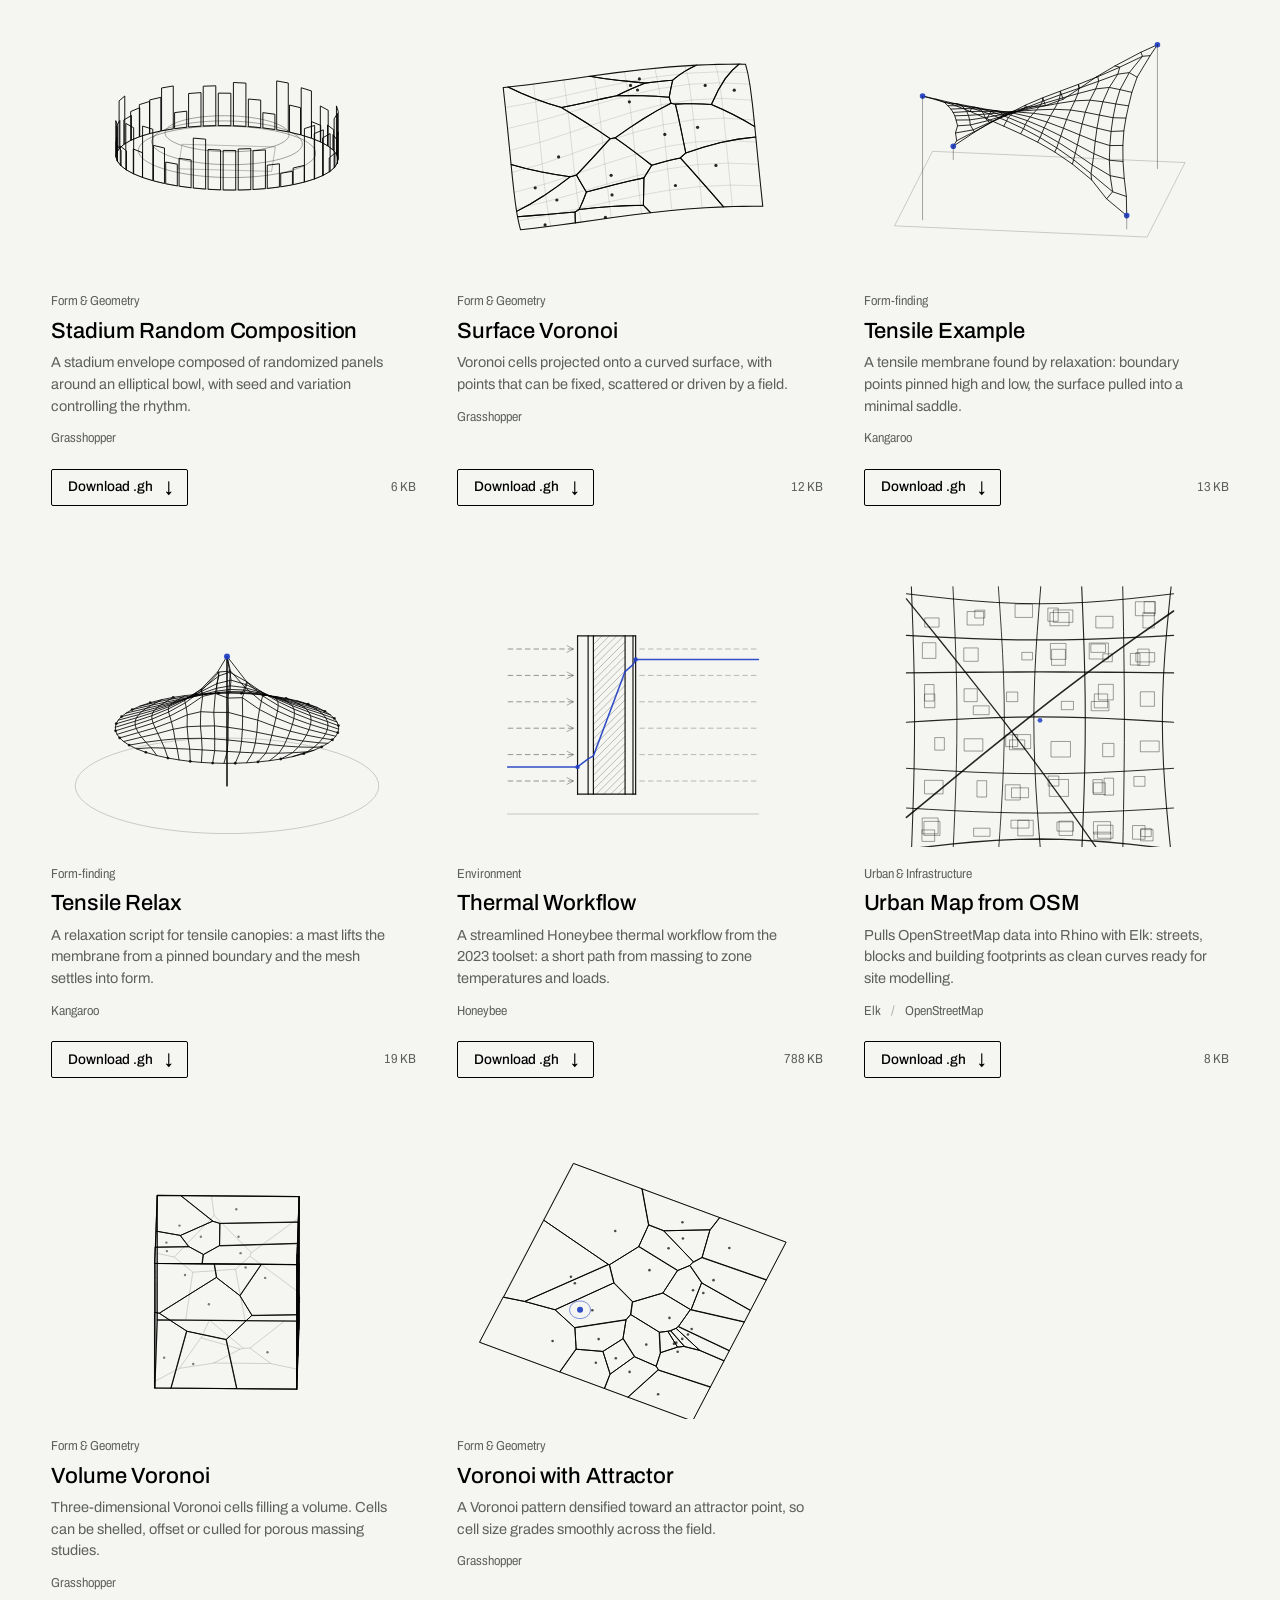
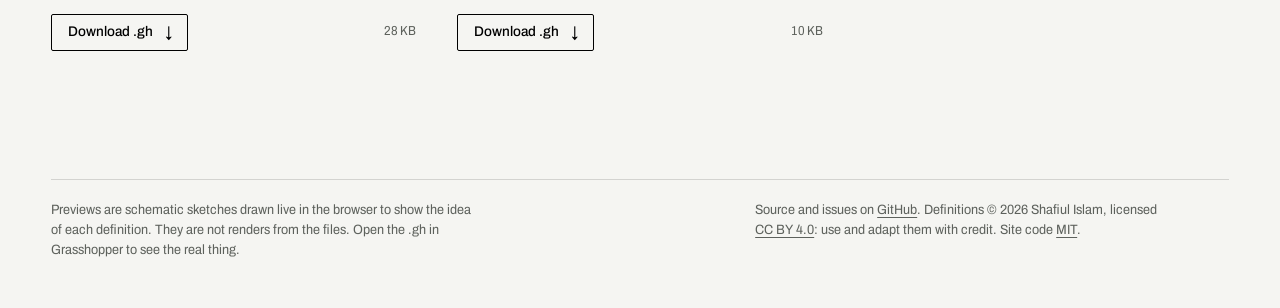
==== commit db823dae: "Link to the new portfolio address, shafiarch.github.io/works_shafi Co-Authored-By: Claude Opus 5.5 <" ====
--- a/index.html
+++ b/index.html
@@ -20,7 +20,7 @@
     <a class="top-name" href="#">Grasshopper Workflow Collection</a>
     <nav class="top-nav">
       <a href="https://github.com/ShafiArch/Grasshopper" data-repo="" target="_blank" rel="noopener">GitHub</a>
-      <a href="https://shafiarch.github.io/shafiul-architecture-portfolio/" target="_blank" rel="noopener">Portfolio</a>
+      <a href="https://shafiarch.github.io/works_shafi/" target="_blank" rel="noopener">Portfolio</a>
     </nav>
   </header>
 
